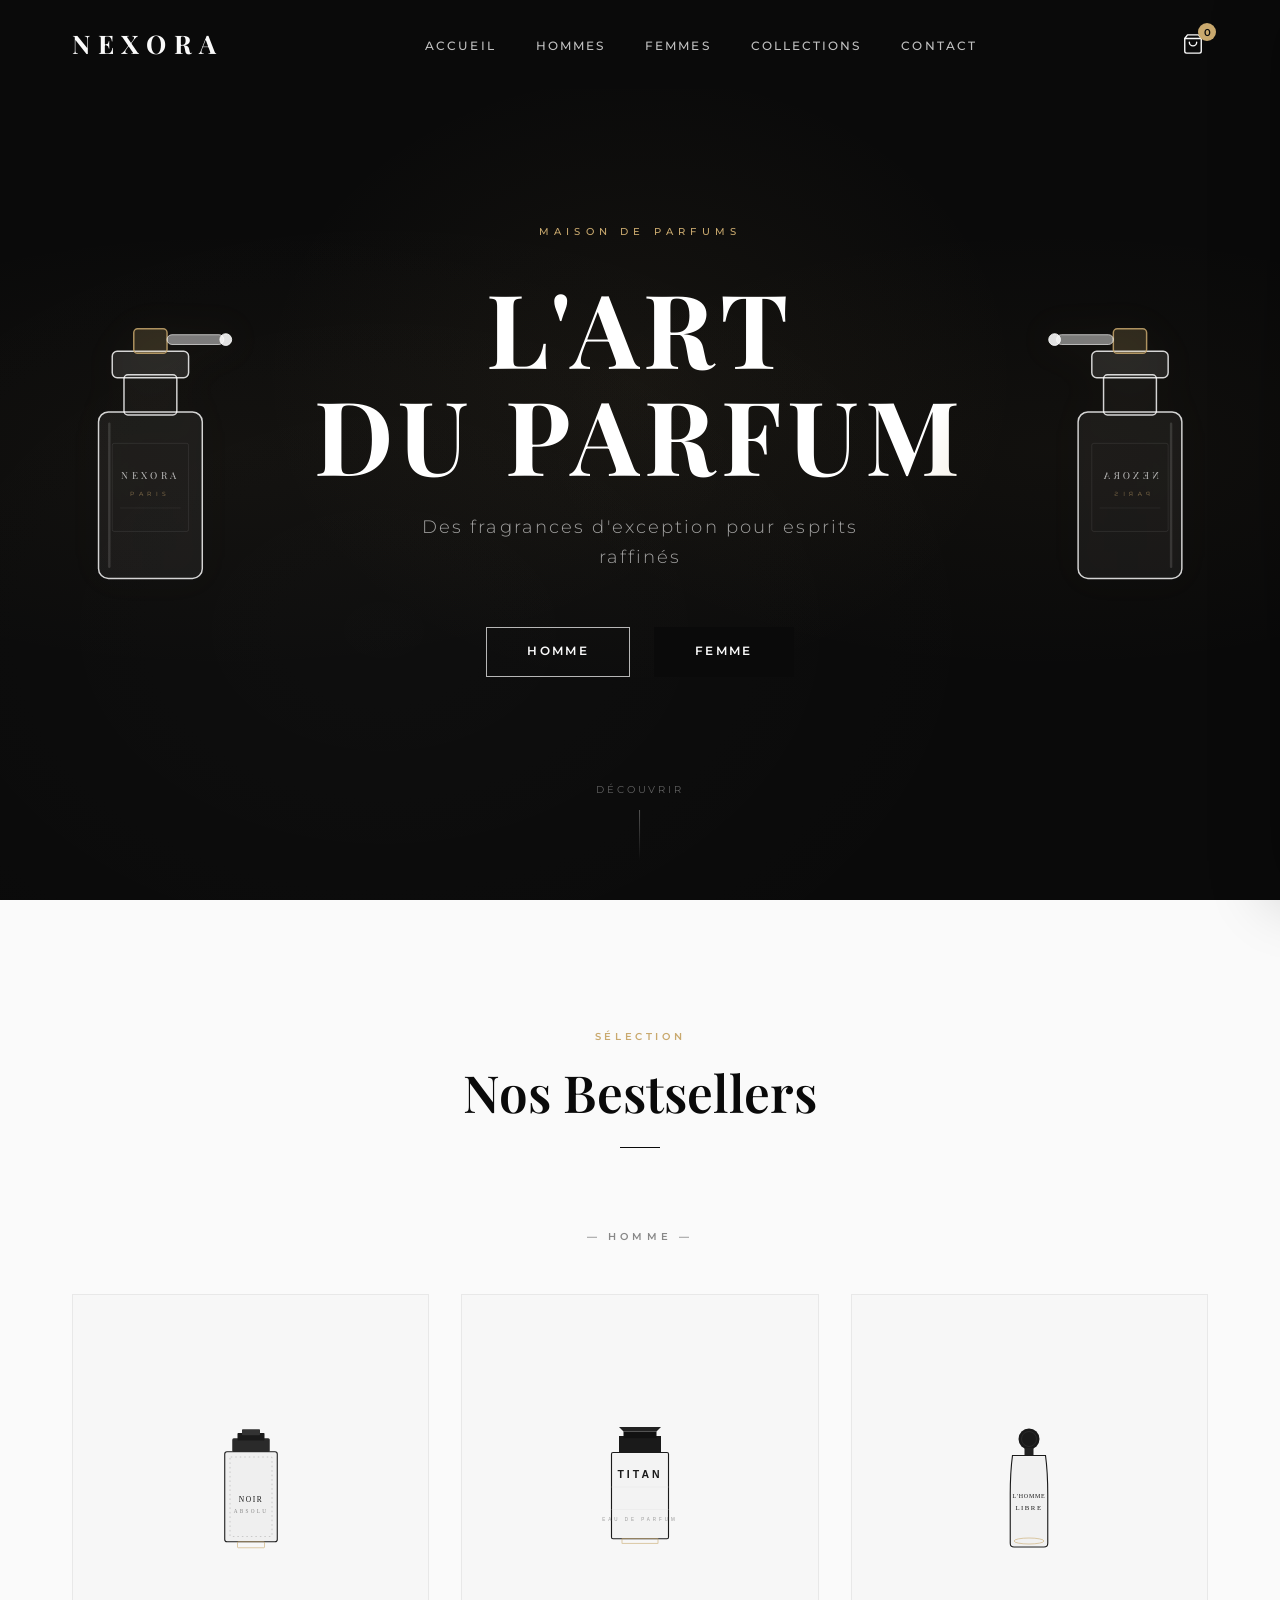
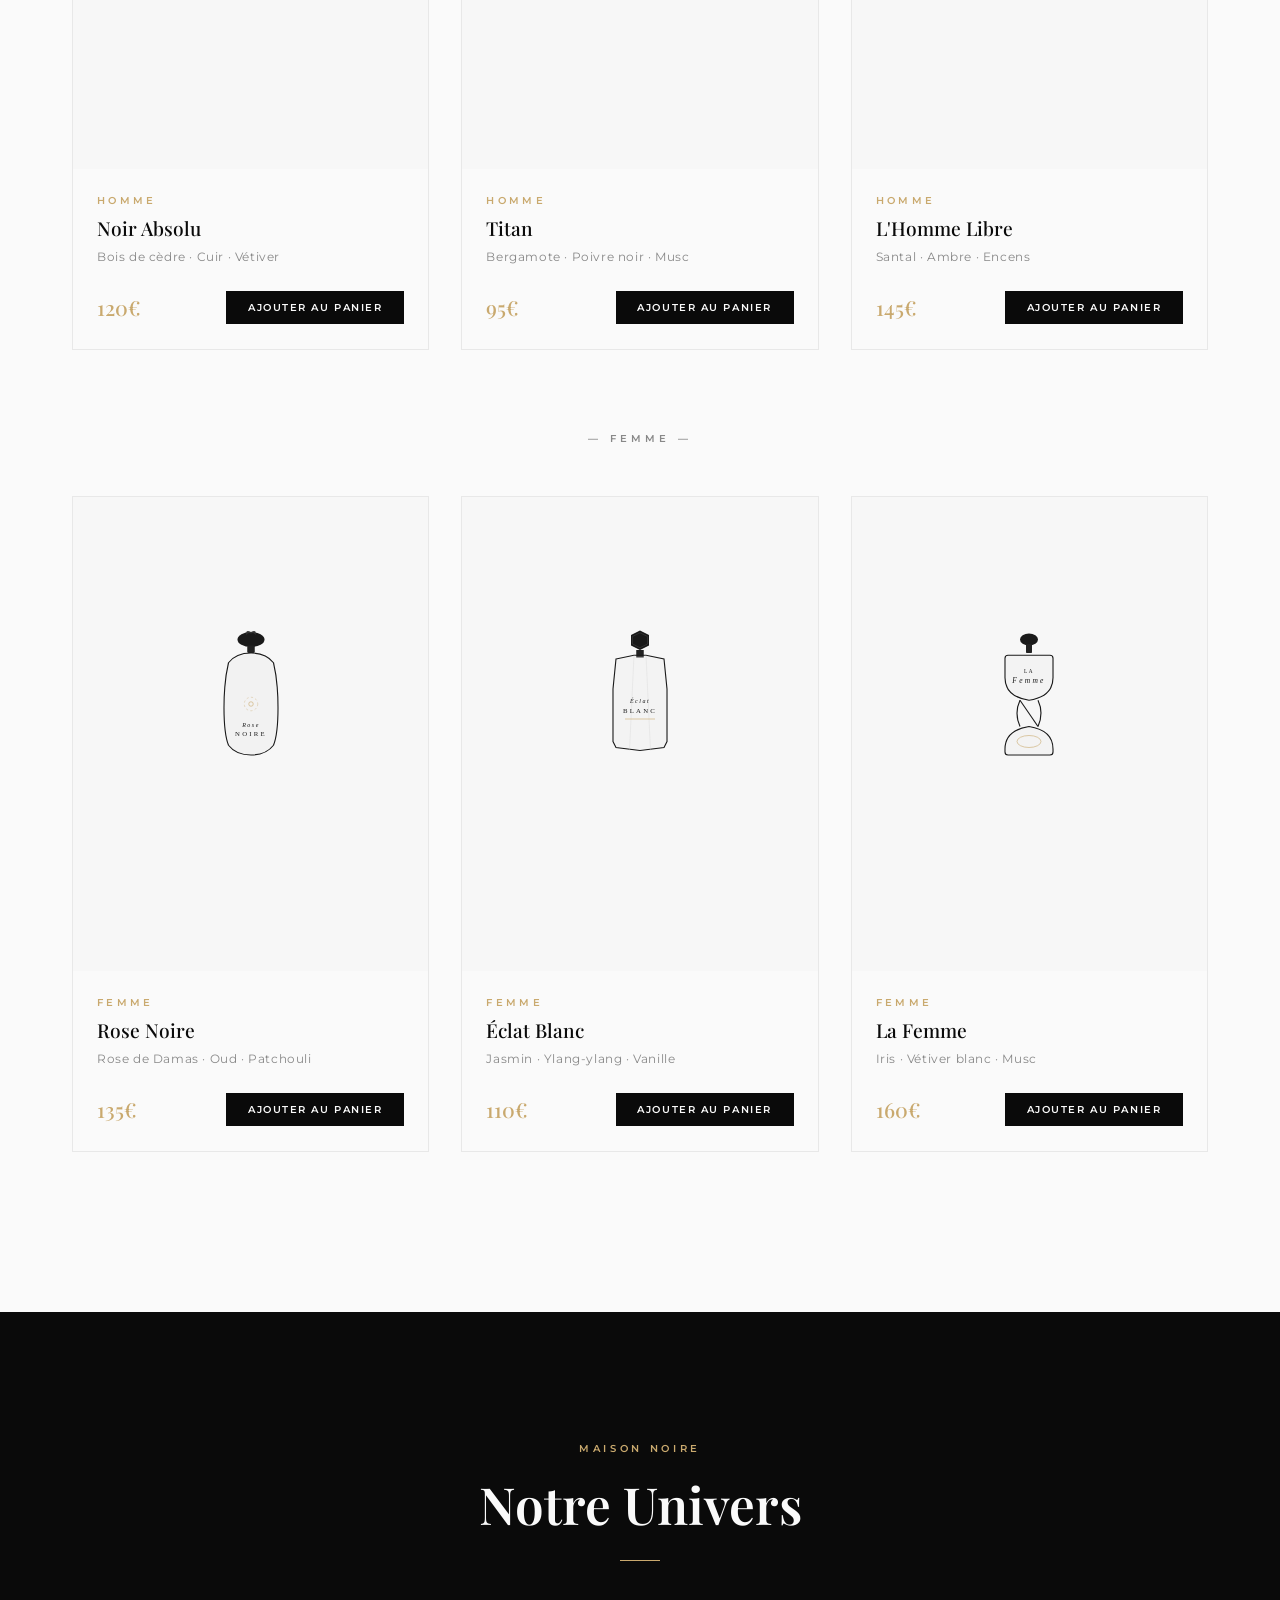
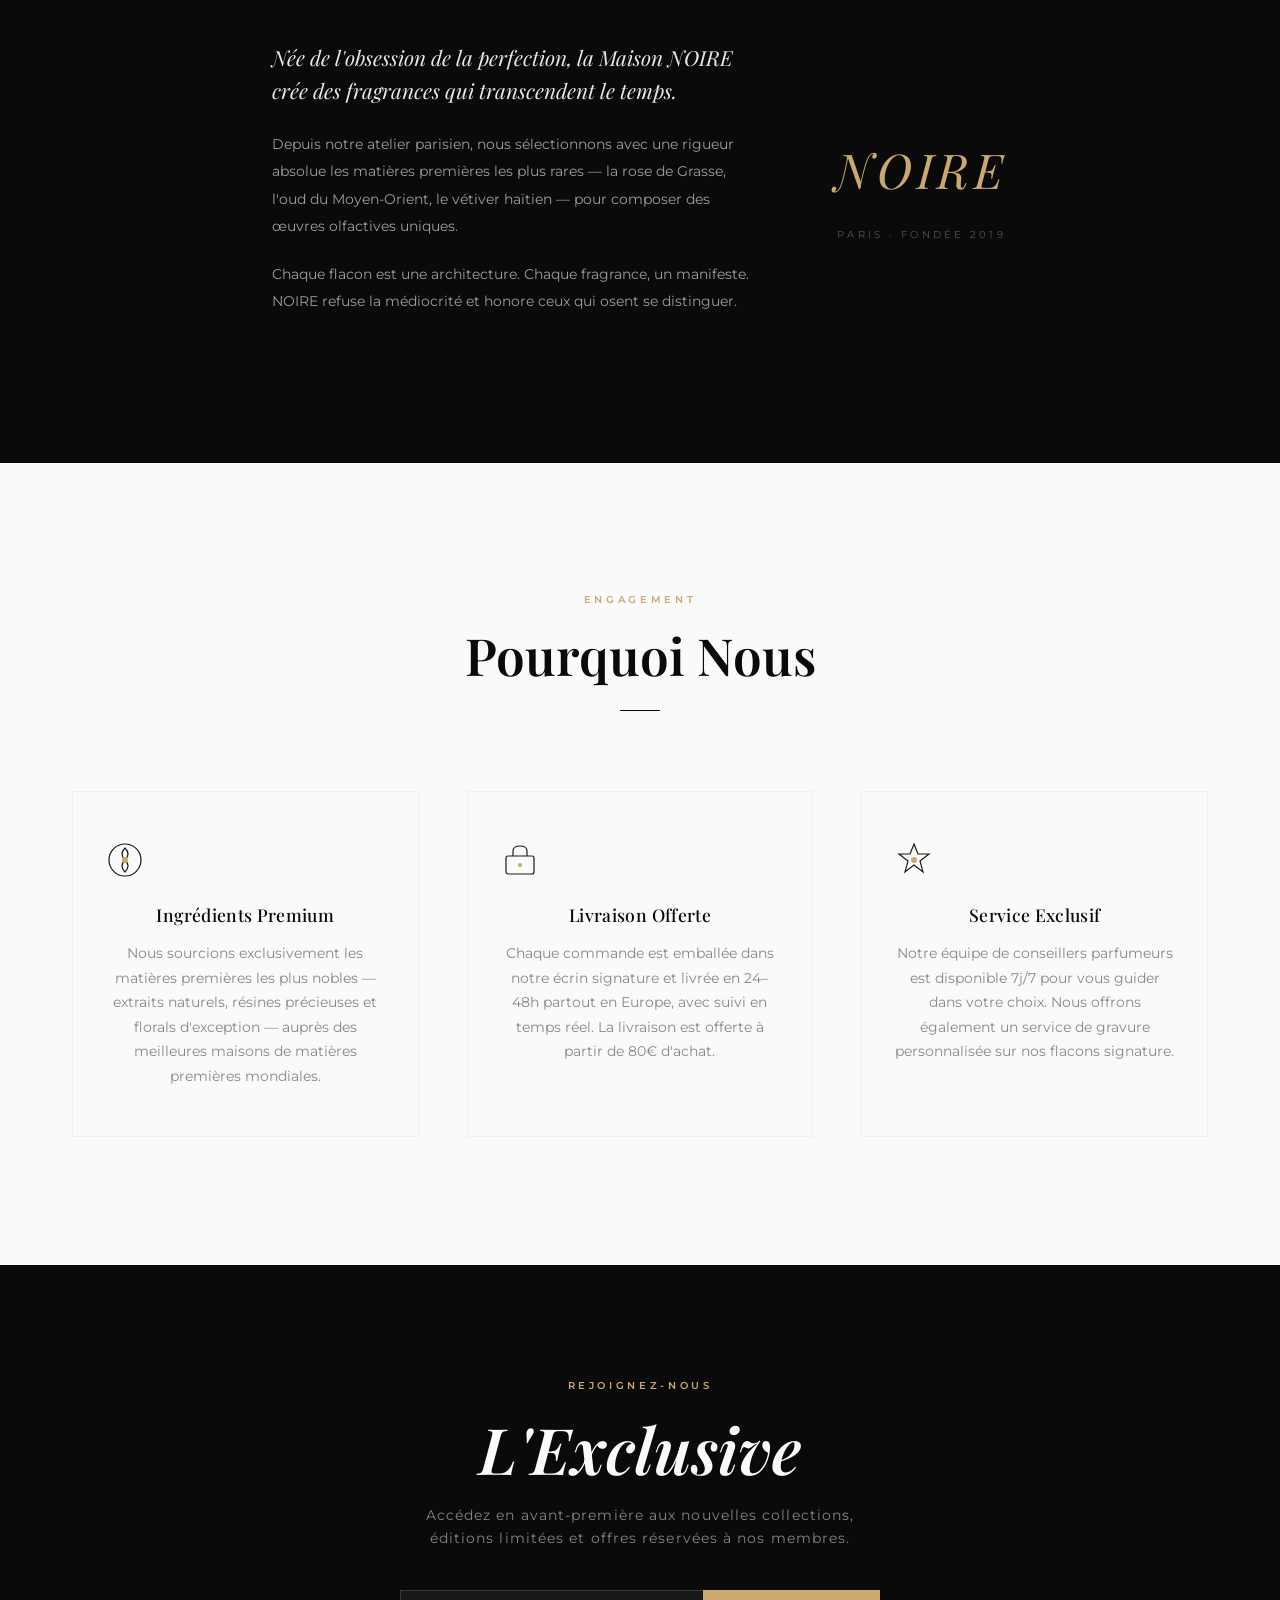
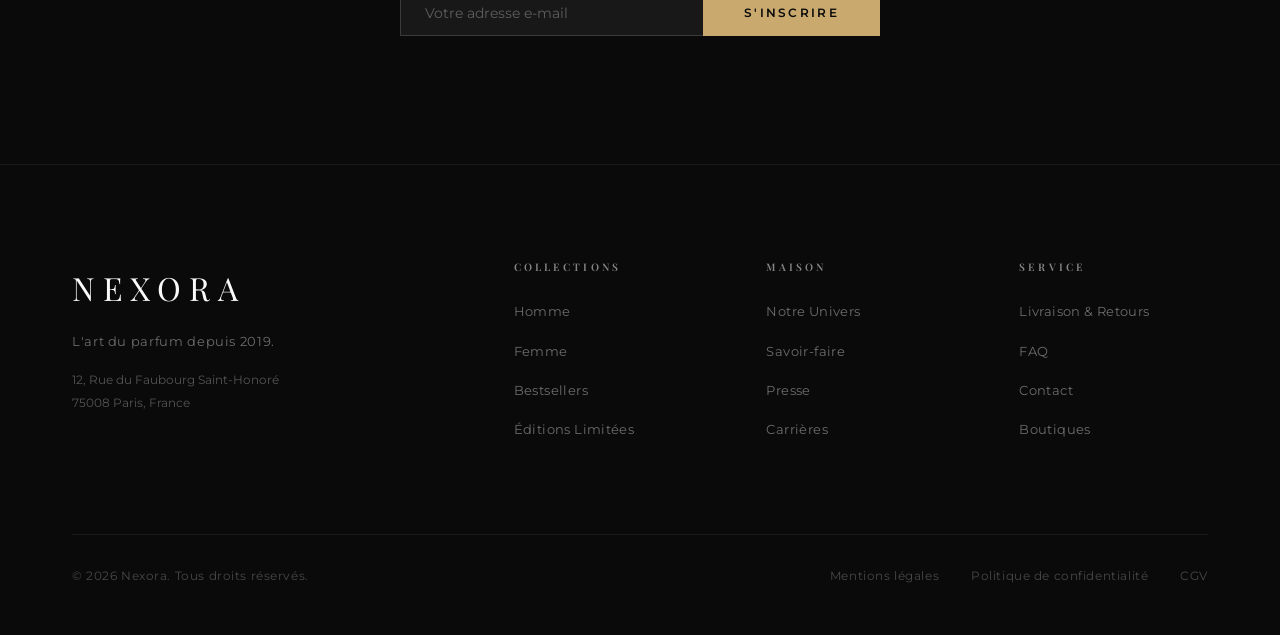
==== index.html @ 9a9c6b97 "feat: rebrand NOIRE → Nexora, hero avec flacons et brume animée Deux flacons SVG positionnés de chaq" ====
<!DOCTYPE html>
<html lang="fr">
<head>
  <meta charset="UTF-8" />
  <meta name="viewport" content="width=device-width, initial-scale=1.0" />
  <meta name="description" content="Nexora – Maison de parfums de luxe. Des fragrances d'exception pour esprits raffinés." />
  <title>Nexora – L'Art du Parfum</title>
  <link rel="stylesheet" href="styles.css" />
  <link rel="preconnect" href="https://fonts.googleapis.com" />
  <link rel="preconnect" href="https://fonts.gstatic.com" crossorigin />
  <link href="https://fonts.googleapis.com/css2?family=Playfair+Display:ital,wght@0,400;0,500;0,600;0,700;1,400;1,500&family=Montserrat:wght@300;400;500;600&display=swap" rel="stylesheet" />
</head>
<body>

  <!-- HEADER -->
  <header class="header" id="header">
    <div class="header__inner">
      <button class="hamburger" id="hamburger" aria-label="Menu">
        <span></span><span></span><span></span>
      </button>
      <a href="#" class="logo">NEXORA</a>
      <nav class="nav" id="nav">
        <ul class="nav__list">
          <li><a href="#hero" class="nav__link">Accueil</a></li>
          <li><a href="#hommes" class="nav__link">Hommes</a></li>
          <li><a href="#femmes" class="nav__link">Femmes</a></li>
          <li><a href="#univers" class="nav__link">Collections</a></li>
          <li><a href="#contact" class="nav__link">Contact</a></li>
        </ul>
      </nav>
      <button class="cart-btn" id="cartBtn" aria-label="Panier">
        <svg width="22" height="22" viewBox="0 0 24 24" fill="none" stroke="currentColor" stroke-width="1.5" stroke-linecap="round" stroke-linejoin="round">
          <path d="M6 2L3 6v14a2 2 0 002 2h14a2 2 0 002-2V6l-3-4z"/><line x1="3" y1="6" x2="21" y2="6"/><path d="M16 10a4 4 0 01-8 0"/>
        </svg>
        <span class="cart-counter" id="cartCounter">0</span>
      </button>
    </div>
  </header>

  <!-- CART SIDEBAR -->
  <div class="cart-overlay" id="cartOverlay"></div>
  <aside class="cart-sidebar" id="cartSidebar">
    <div class="cart-sidebar__header">
      <h2 class="cart-sidebar__title">Mon Panier</h2>
      <button class="cart-close" id="cartClose" aria-label="Fermer">&#10005;</button>
    </div>
    <div class="cart-sidebar__items" id="cartItems">
      <p class="cart-empty">Votre panier est vide.</p>
    </div>
    <div class="cart-sidebar__footer" id="cartFooter" style="display:none">
      <div class="cart-total">
        <span>Total</span>
        <span id="cartTotal">0€</span>
      </div>
      <button class="btn btn--filled btn--full">Commander</button>
    </div>
  </aside>

  <!-- HERO -->
  <section class="hero" id="hero">

    <!-- Flacon gauche -->
    <div class="hero__bottle hero__bottle--left" aria-hidden="true">
      <div class="hero__bottle-inner">
        <svg viewBox="0 0 170 340" xmlns="http://www.w3.org/2000/svg" fill="none" class="bottle-hero-svg">
          <!-- Corps du flacon -->
          <rect x="22" y="138" width="106" height="170" rx="10"
                fill="rgba(255,255,255,0.05)" stroke="rgba(255,255,255,0.82)" stroke-width="1.5"/>
          <!-- Reflet verre -->
          <line x1="33" y1="150" x2="33" y2="296"
                stroke="rgba(255,255,255,0.13)" stroke-width="2.5" stroke-linecap="round"/>
          <!-- Col -->
          <rect x="48" y="100" width="54" height="41" rx="4"
                fill="rgba(255,255,255,0.03)" stroke="rgba(255,255,255,0.82)" stroke-width="1.5"/>
          <!-- Bague/col bas -->
          <rect x="36" y="76" width="78" height="27" rx="5"
                fill="rgba(255,255,255,0.10)" stroke="rgba(255,255,255,0.82)" stroke-width="1.5"/>
          <!-- Pompe -->
          <rect x="58" y="53" width="34" height="25" rx="4"
                fill="rgba(201,169,110,0.18)" stroke="rgba(201,169,110,0.85)" stroke-width="1.5"/>
          <!-- Bras de pulvérisateur -->
          <rect x="92" y="59" width="58" height="10" rx="5"
                fill="rgba(255,255,255,0.45)" stroke="rgba(255,255,255,0.65)" stroke-width="1"/>
          <!-- Embout vaporisateur -->
          <circle cx="152" cy="64" r="6"
                  fill="rgba(255,255,255,0.88)" stroke="rgba(255,255,255,0.9)" stroke-width="1"/>
          <!-- Zone étiquette -->
          <rect x="36" y="170" width="78" height="90" rx="2"
                stroke="rgba(255,255,255,0.10)" stroke-width="0.8"/>
          <!-- Texte marque -->
          <text x="75" y="206" text-anchor="middle"
                font-family="'Playfair Display', serif" font-size="10"
                fill="rgba(255,255,255,0.72)" letter-spacing="3.5">NEXORA</text>
          <text x="75" y="224" text-anchor="middle"
                font-family="Montserrat, sans-serif" font-size="6"
                fill="rgba(201,169,110,0.65)" letter-spacing="4.5">PARIS</text>
          <!-- Ligne décorative -->
          <line x1="44" y1="236" x2="106" y2="236"
                stroke="rgba(255,255,255,0.07)" stroke-width="0.8"/>
        </svg>
        <!-- Particules de brume -->
        <div class="hero__mist" aria-hidden="true">
          <span class="m" style="--s:3px;--dx:95px;--dy:-18px;--d:2.2s;--t:0s;--c:rgba(201,169,110,0.85)"></span>
          <span class="m" style="--s:5px;--dx:75px;--dy:7px;--d:2.5s;--t:0.28s;--c:rgba(255,255,255,0.55)"></span>
          <span class="m" style="--s:2px;--dx:110px;--dy:-5px;--d:2.0s;--t:0.55s;--c:rgba(201,169,110,0.7)"></span>
          <span class="m" style="--s:4px;--dx:68px;--dy:16px;--d:2.6s;--t:0.82s;--c:rgba(255,255,255,0.45)"></span>
          <span class="m" style="--s:3px;--dx:120px;--dy:-12px;--d:2.3s;--t:1.1s;--c:rgba(201,169,110,0.75)"></span>
          <span class="m" style="--s:6px;--dx:82px;--dy:3px;--d:2.9s;--t:1.38s;--c:rgba(255,255,255,0.35)"></span>
          <span class="m" style="--s:2px;--dx:100px;--dy:-24px;--d:2.1s;--t:1.65s;--c:rgba(201,169,110,0.6)"></span>
          <span class="m" style="--s:4px;--dx:78px;--dy:21px;--d:2.7s;--t:1.92s;--c:rgba(255,255,255,0.5)"></span>
          <span class="m" style="--s:3px;--dx:130px;--dy:-8px;--d:2.2s;--t:0.42s;--c:rgba(201,169,110,0.65)"></span>
          <span class="m" style="--s:2px;--dx:60px;--dy:12px;--d:2.4s;--t:2.1s;--c:rgba(255,255,255,0.4)"></span>
        </div>
      </div>
    </div>

    <!-- Contenu central -->
    <div class="hero__content">
      <p class="hero__eyebrow fade-in">Maison de Parfums</p>
      <h1 class="hero__title hero__title--shine fade-in delay-1">L'ART<br>DU PARFUM</h1>
      <p class="hero__subtitle fade-in delay-2">Des fragrances d'exception pour esprits raffinés</p>
      <div class="hero__ctas fade-in delay-3">
        <a href="#hommes" class="btn btn--outlined">Homme</a>
        <a href="#femmes" class="btn btn--filled">Femme</a>
      </div>
    </div>

    <!-- Flacon droit (miroir) -->
    <div class="hero__bottle hero__bottle--right" aria-hidden="true">
      <div class="hero__bottle-inner">
        <svg viewBox="0 0 170 340" xmlns="http://www.w3.org/2000/svg" fill="none" class="bottle-hero-svg">
          <rect x="22" y="138" width="106" height="170" rx="10"
                fill="rgba(255,255,255,0.05)" stroke="rgba(255,255,255,0.82)" stroke-width="1.5"/>
          <line x1="33" y1="150" x2="33" y2="296"
                stroke="rgba(255,255,255,0.13)" stroke-width="2.5" stroke-linecap="round"/>
          <rect x="48" y="100" width="54" height="41" rx="4"
                fill="rgba(255,255,255,0.03)" stroke="rgba(255,255,255,0.82)" stroke-width="1.5"/>
          <rect x="36" y="76" width="78" height="27" rx="5"
                fill="rgba(255,255,255,0.10)" stroke="rgba(255,255,255,0.82)" stroke-width="1.5"/>
          <rect x="58" y="53" width="34" height="25" rx="4"
                fill="rgba(201,169,110,0.18)" stroke="rgba(201,169,110,0.85)" stroke-width="1.5"/>
          <rect x="92" y="59" width="58" height="10" rx="5"
                fill="rgba(255,255,255,0.45)" stroke="rgba(255,255,255,0.65)" stroke-width="1"/>
          <circle cx="152" cy="64" r="6"
                  fill="rgba(255,255,255,0.88)" stroke="rgba(255,255,255,0.9)" stroke-width="1"/>
          <rect x="36" y="170" width="78" height="90" rx="2"
                stroke="rgba(255,255,255,0.10)" stroke-width="0.8"/>
          <text x="75" y="206" text-anchor="middle"
                font-family="'Playfair Display', serif" font-size="10"
                fill="rgba(255,255,255,0.72)" letter-spacing="3.5">NEXORA</text>
          <text x="75" y="224" text-anchor="middle"
                font-family="Montserrat, sans-serif" font-size="6"
                fill="rgba(201,169,110,0.65)" letter-spacing="4.5">PARIS</text>
          <line x1="44" y1="236" x2="106" y2="236"
                stroke="rgba(255,255,255,0.07)" stroke-width="0.8"/>
        </svg>
        <div class="hero__mist" aria-hidden="true">
          <span class="m" style="--s:3px;--dx:95px;--dy:-18px;--d:2.2s;--t:0.14s;--c:rgba(201,169,110,0.85)"></span>
          <span class="m" style="--s:5px;--dx:75px;--dy:7px;--d:2.5s;--t:0.42s;--c:rgba(255,255,255,0.55)"></span>
          <span class="m" style="--s:2px;--dx:110px;--dy:-5px;--d:2.0s;--t:0.69s;--c:rgba(201,169,110,0.7)"></span>
          <span class="m" style="--s:4px;--dx:68px;--dy:16px;--d:2.6s;--t:0.96s;--c:rgba(255,255,255,0.45)"></span>
          <span class="m" style="--s:3px;--dx:120px;--dy:-12px;--d:2.3s;--t:1.23s;--c:rgba(201,169,110,0.75)"></span>
          <span class="m" style="--s:6px;--dx:82px;--dy:3px;--d:2.9s;--t:1.5s;--c:rgba(255,255,255,0.35)"></span>
          <span class="m" style="--s:2px;--dx:100px;--dy:-24px;--d:2.1s;--t:1.78s;--c:rgba(201,169,110,0.6)"></span>
          <span class="m" style="--s:4px;--dx:78px;--dy:21px;--d:2.7s;--t:0.07s;--c:rgba(255,255,255,0.5)"></span>
          <span class="m" style="--s:3px;--dx:130px;--dy:-8px;--d:2.2s;--t:0.56s;--c:rgba(201,169,110,0.65)"></span>
          <span class="m" style="--s:2px;--dx:60px;--dy:12px;--d:2.4s;--t:2.0s;--c:rgba(255,255,255,0.4)"></span>
        </div>
      </div>
    </div>

    <div class="hero__scroll-indicator">
      <span>Découvrir</span>
      <div class="scroll-line"></div>
    </div>
  </section>

  <!-- BESTSELLERS -->
  <section class="section section--white" id="bestsellers">
    <div class="container">
      <div class="section-header animate-on-scroll">
        <p class="section-eyebrow">Sélection</p>
        <h2 class="section-title">Nos Bestsellers</h2>
        <div class="title-divider"></div>
      </div>

      <!-- HOMME -->
      <div class="category-label animate-on-scroll" id="hommes">
        <span>— Homme —</span>
      </div>
      <div class="products-grid">

        <article class="product-card animate-on-scroll" data-id="1">
          <div class="product-card__image">
            <svg viewBox="0 0 160 280" xmlns="http://www.w3.org/2000/svg" class="bottle-svg">
              <!-- Noir Absolu: tall rectangular flacon with angular cap -->
              <rect x="55" y="15" width="50" height="18" rx="2" fill="#2a2a2a"/>
              <rect x="62" y="8" width="36" height="10" rx="1" fill="#1a1a1a"/>
              <rect x="68" y="3" width="24" height="8" rx="1" fill="#333"/>
              <rect x="45" y="33" width="70" height="120" rx="3" fill="none" stroke="#1a1a1a" stroke-width="1.5"/>
              <rect x="46" y="34" width="68" height="118" rx="2" fill="rgba(200,200,200,0.18)"/>
              <rect x="52" y="40" width="56" height="106" rx="1" fill="none" stroke="#888" stroke-width="0.5" stroke-dasharray="2,4"/>
              <text x="80" y="100" text-anchor="middle" font-family="serif" font-size="10" fill="#1a1a1a" letter-spacing="2">NOIR</text>
              <text x="80" y="115" text-anchor="middle" font-family="serif" font-size="7" fill="#888" letter-spacing="3">ABSOLU</text>
              <rect x="62" y="153" width="36" height="8" rx="1" fill="none" stroke="#c9a96e" stroke-width="0.8"/>
            </svg>
          </div>
          <div class="product-card__body">
            <p class="product-card__category">Homme</p>
            <h3 class="product-card__name">Noir Absolu</h3>
            <p class="product-card__notes">Bois de cèdre · Cuir · Vétiver</p>
            <div class="product-card__footer">
              <span class="product-card__price">120€</span>
              <button class="btn btn--filled btn--sm add-to-cart" data-id="1" data-name="Noir Absolu" data-price="120" data-category="Homme">Ajouter au panier</button>
            </div>
          </div>
        </article>

        <article class="product-card animate-on-scroll" data-id="2">
          <div class="product-card__image">
            <svg viewBox="0 0 160 280" xmlns="http://www.w3.org/2000/svg" class="bottle-svg">
              <!-- Titan: wider, more architectural bottle with thick cap -->
              <rect x="52" y="12" width="56" height="22" rx="0" fill="#1a1a1a"/>
              <rect x="58" y="6" width="44" height="9" rx="0" fill="#111"/>
              <polygon points="58,6 102,6 108,0 52,0" fill="#222"/>
              <rect x="42" y="34" width="76" height="115" rx="2" fill="none" stroke="#1a1a1a" stroke-width="1.5"/>
              <rect x="43" y="35" width="74" height="113" rx="1" fill="rgba(220,220,220,0.15)"/>
              <line x1="42" y1="80" x2="118" y2="80" stroke="#e0e0e0" stroke-width="0.5"/>
              <line x1="42" y1="110" x2="118" y2="110" stroke="#e0e0e0" stroke-width="0.5"/>
              <text x="80" y="68" text-anchor="middle" font-family="sans-serif" font-size="14" fill="#1a1a1a" letter-spacing="4" font-weight="600">TITAN</text>
              <text x="80" y="125" text-anchor="middle" font-family="sans-serif" font-size="6" fill="#999" letter-spacing="4">EAU DE PARFUM</text>
              <rect x="56" y="149" width="48" height="6" rx="0" fill="none" stroke="#c9a96e" stroke-width="0.8"/>
            </svg>
          </div>
          <div class="product-card__body">
            <p class="product-card__category">Homme</p>
            <h3 class="product-card__name">Titan</h3>
            <p class="product-card__notes">Bergamote · Poivre noir · Musc</p>
            <div class="product-card__footer">
              <span class="product-card__price">95€</span>
              <button class="btn btn--filled btn--sm add-to-cart" data-id="2" data-name="Titan" data-price="95" data-category="Homme">Ajouter au panier</button>
            </div>
          </div>
        </article>

        <article class="product-card animate-on-scroll" data-id="3">
          <div class="product-card__image">
            <svg viewBox="0 0 160 280" xmlns="http://www.w3.org/2000/svg" class="bottle-svg">
              <!-- L'Homme Libre: tall slender bottle with spherical cap -->
              <circle cx="80" cy="16" r="14" fill="#1a1a1a"/>
              <circle cx="80" cy="16" r="10" fill="none" stroke="#333" stroke-width="0.8"/>
              <rect x="74" y="28" width="12" height="10" rx="0" fill="#222"/>
              <path d="M58 38 Q55 60 55 90 L55 155 Q55 160 60 160 L100 160 Q105 160 105 155 L105 90 Q105 60 102 38 Z" fill="none" stroke="#1a1a1a" stroke-width="1.5"/>
              <path d="M59 39 Q56 61 56 90 L56 154 Q56 159 61 159 L99 159 Q104 159 104 154 L104 90 Q104 61 101 39 Z" fill="rgba(210,210,210,0.16)"/>
              <text x="80" y="95" text-anchor="middle" font-family="serif" font-size="8" fill="#1a1a1a" letter-spacing="1">L'HOMME</text>
              <text x="80" y="110" text-anchor="middle" font-family="serif" font-size="9" fill="#1a1a1a" letter-spacing="2">LIBRE</text>
              <ellipse cx="80" cy="152" rx="20" ry="4" fill="none" stroke="#c9a96e" stroke-width="0.8"/>
            </svg>
          </div>
          <div class="product-card__body">
            <p class="product-card__category">Homme</p>
            <h3 class="product-card__name">L'Homme Libre</h3>
            <p class="product-card__notes">Santal · Ambre · Encens</p>
            <div class="product-card__footer">
              <span class="product-card__price">145€</span>
              <button class="btn btn--filled btn--sm add-to-cart" data-id="3" data-name="L'Homme Libre" data-price="145" data-category="Homme">Ajouter au panier</button>
            </div>
          </div>
        </article>
      </div>

      <!-- FEMME -->
      <div class="category-label animate-on-scroll" id="femmes">
        <span>— Femme —</span>
      </div>
      <div class="products-grid">

        <article class="product-card animate-on-scroll" data-id="4">
          <div class="product-card__image">
            <svg viewBox="0 0 160 280" xmlns="http://www.w3.org/2000/svg" class="bottle-svg">
              <!-- Rose Noire: rounded feminine flacon with floral cap motif -->
              <ellipse cx="80" cy="14" rx="18" ry="10" fill="#1a1a1a"/>
              <path d="M80 4 Q88 0 86 8 Q84 4 80 6 Q76 4 74 8 Q72 0 80 4Z" fill="#333"/>
              <rect x="75" y="22" width="10" height="10" rx="2" fill="#222"/>
              <path d="M50 45 Q44 70 44 105 Q44 140 50 155 Q60 168 80 168 Q100 168 110 155 Q116 140 116 105 Q116 70 110 45 Q100 32 80 32 Q60 32 50 45Z" fill="none" stroke="#1a1a1a" stroke-width="1.5"/>
              <path d="M51 46 Q45 71 45 105 Q45 139 51 154 Q61 167 80 167 Q99 167 109 154 Q115 139 115 105 Q115 71 109 46 Q99 33 80 33 Q61 33 51 46Z" fill="rgba(215,215,215,0.15)"/>
              <!-- floral motif -->
              <circle cx="80" cy="100" r="3" fill="none" stroke="#c9a96e" stroke-width="0.8"/>
              <circle cx="80" cy="100" r="9" fill="none" stroke="#c9a96e" stroke-width="0.5" stroke-dasharray="3,3"/>
              <text x="80" y="130" text-anchor="middle" font-family="serif" font-size="8" fill="#1a1a1a" letter-spacing="2" font-style="italic">Rose</text>
              <text x="80" y="143" text-anchor="middle" font-family="serif" font-size="9" fill="#1a1a1a" letter-spacing="3">NOIRE</text>
            </svg>
          </div>
          <div class="product-card__body">
            <p class="product-card__category">Femme</p>
            <h3 class="product-card__name">Rose Noire</h3>
            <p class="product-card__notes">Rose de Damas · Oud · Patchouli</p>
            <div class="product-card__footer">
              <span class="product-card__price">135€</span>
              <button class="btn btn--filled btn--sm add-to-cart" data-id="4" data-name="Rose Noire" data-price="135" data-category="Femme">Ajouter au panier</button>
            </div>
          </div>
        </article>

        <article class="product-card animate-on-scroll" data-id="5">
          <div class="product-card__image">
            <svg viewBox="0 0 160 280" xmlns="http://www.w3.org/2000/svg" class="bottle-svg">
              <!-- Éclat Blanc: hexagonal/faceted bottle, art deco -->
              <polygon points="80,2 92,8 92,22 80,28 68,22 68,8" fill="#1a1a1a"/>
              <polygon points="80,5 90,10 90,20 80,25 70,20 70,10" fill="none" stroke="#555" stroke-width="0.5"/>
              <rect x="75" y="28" width="10" height="10" rx="0" fill="#222"/>
              <!-- faceted body -->
              <polygon points="48,40 72,35 88,35 112,40 116,80 116,150 112,158 80,162 48,158 44,150 44,80" fill="none" stroke="#1a1a1a" stroke-width="1.5"/>
              <polygon points="49,41 72,36 88,36 111,41 115,81 115,149 111,157 80,161 49,157 45,149 45,81" fill="rgba(215,215,215,0.14)"/>
              <!-- facet lines -->
              <line x1="72" y1="35" x2="66" y2="162" stroke="#ccc" stroke-width="0.4"/>
              <line x1="88" y1="35" x2="94" y2="162" stroke="#ccc" stroke-width="0.4"/>
              <text x="80" y="98" text-anchor="middle" font-family="serif" font-size="8" fill="#1a1a1a" letter-spacing="2" font-style="italic">Éclat</text>
              <text x="80" y="112" text-anchor="middle" font-family="serif" font-size="9" fill="#1a1a1a" letter-spacing="3">BLANC</text>
              <line x1="60" y1="120" x2="100" y2="120" stroke="#c9a96e" stroke-width="0.8"/>
            </svg>
          </div>
          <div class="product-card__body">
            <p class="product-card__category">Femme</p>
            <h3 class="product-card__name">Éclat Blanc</h3>
            <p class="product-card__notes">Jasmin · Ylang-ylang · Vanille</p>
            <div class="product-card__footer">
              <span class="product-card__price">110€</span>
              <button class="btn btn--filled btn--sm add-to-cart" data-id="5" data-name="Éclat Blanc" data-price="110" data-category="Femme">Ajouter au panier</button>
            </div>
          </div>
        </article>

        <article class="product-card animate-on-scroll" data-id="6">
          <div class="product-card__image">
            <svg viewBox="0 0 160 280" xmlns="http://www.w3.org/2000/svg" class="bottle-svg">
              <!-- La Femme: hourglass silhouette, very elegant -->
              <ellipse cx="80" cy="14" rx="12" ry="8" fill="#1a1a1a"/>
              <rect x="76" y="20" width="8" height="12" rx="1" fill="#222"/>
              <!-- hourglass shape -->
              <path d="M52 35 L108 35 Q112 35 112 39 L112 65 Q112 90 80 95 Q48 90 48 65 L48 39 Q48 35 52 35Z" fill="none" stroke="#1a1a1a" stroke-width="1.5"/>
              <path d="M48 160 Q48 135 80 130 Q112 135 112 160 L112 164 Q112 168 108 168 L52 168 Q48 168 48 164Z" fill="none" stroke="#1a1a1a" stroke-width="1.5"/>
              <path d="M53 36 L107 36 Q111 36 111 40 L111 65 Q111 89 80 94 Q49 89 49 65 L49 40 Q49 36 53 36Z" fill="rgba(215,215,215,0.14)"/>
              <path d="M49 161 Q49 136 80 131 Q111 136 111 161 L111 163 Q111 167 107 167 L53 167 Q49 167 49 163Z" fill="rgba(215,215,215,0.14)"/>
              <!-- waist connecting line -->
              <line x1="68" y1="95" x2="92" y2="130" stroke="#1a1a1a" stroke-width="1.5"/>
              <line x1="68" y1="95" x2="62" y2="130" stroke="none"/>
              <path d="M68 95 Q60 112 68 130" fill="none" stroke="#1a1a1a" stroke-width="1.5"/>
              <path d="M92 95 Q100 112 92 130" fill="none" stroke="#1a1a1a" stroke-width="1.5"/>
              <text x="80" y="58" text-anchor="middle" font-family="serif" font-size="7" fill="#1a1a1a" letter-spacing="2">LA</text>
              <text x="80" y="72" text-anchor="middle" font-family="serif" font-size="10" fill="#1a1a1a" letter-spacing="3" font-style="italic">Femme</text>
              <ellipse cx="80" cy="150" rx="16" ry="8" fill="none" stroke="#c9a96e" stroke-width="0.8"/>
            </svg>
          </div>
          <div class="product-card__body">
            <p class="product-card__category">Femme</p>
            <h3 class="product-card__name">La Femme</h3>
            <p class="product-card__notes">Iris · Vétiver blanc · Musc</p>
            <div class="product-card__footer">
              <span class="product-card__price">160€</span>
              <button class="btn btn--filled btn--sm add-to-cart" data-id="6" data-name="La Femme" data-price="160" data-category="Femme">Ajouter au panier</button>
            </div>
          </div>
        </article>

      </div>
    </div>
  </section>

  <!-- NOTRE UNIVERS -->
  <section class="section section--dark" id="univers">
    <div class="container container--narrow">
      <div class="section-header animate-on-scroll">
        <p class="section-eyebrow section-eyebrow--light">Maison NOIRE</p>
        <h2 class="section-title section-title--light">Notre Univers</h2>
        <div class="title-divider title-divider--gold"></div>
      </div>
      <div class="univers-content animate-on-scroll">
        <div class="univers-text">
          <p class="lead-text">Née de l'obsession de la perfection, la Maison NOIRE crée des fragrances qui transcendent le temps.</p>
          <p>Depuis notre atelier parisien, nous sélectionnons avec une rigueur absolue les matières premières les plus rares — la rose de Grasse, l'oud du Moyen-Orient, le vétiver haïtien — pour composer des œuvres olfactives uniques.</p>
          <p>Chaque flacon est une architecture. Chaque fragrance, un manifeste. NOIRE refuse la médiocrité et honore ceux qui osent se distinguer.</p>
        </div>
        <div class="univers-signature">
          <span class="signature-text">NOIRE</span>
          <span class="signature-sub">Paris · Fondée 2019</span>
        </div>
      </div>
    </div>
  </section>

  <!-- POURQUOI NOUS -->
  <section class="section section--white" id="pourquoi">
    <div class="container">
      <div class="section-header animate-on-scroll">
        <p class="section-eyebrow">Engagement</p>
        <h2 class="section-title">Pourquoi Nous</h2>
        <div class="title-divider"></div>
      </div>
      <div class="features-grid">
        <div class="feature-card animate-on-scroll">
          <div class="feature-icon">
            <svg width="40" height="40" viewBox="0 0 40 40" fill="none" stroke="#1a1a1a" stroke-width="1.2">
              <circle cx="20" cy="20" r="16"/>
              <path d="M20 8 Q26 14 20 20 Q14 14 20 8Z"/>
              <path d="M20 20 Q26 26 20 32 Q14 26 20 20Z"/>
              <circle cx="20" cy="20" r="3" fill="#c9a96e" stroke="none"/>
            </svg>
          </div>
          <h3 class="feature-title">Ingrédients Premium</h3>
          <p class="feature-text">Nous sourcions exclusivement les matières premières les plus nobles — extraits naturels, résines précieuses et florals d'exception — auprès des meilleures maisons de matières premières mondiales.</p>
        </div>
        <div class="feature-card animate-on-scroll">
          <div class="feature-icon">
            <svg width="40" height="40" viewBox="0 0 40 40" fill="none" stroke="#1a1a1a" stroke-width="1.2">
              <rect x="6" y="16" width="28" height="18" rx="2"/>
              <path d="M13 16 L13 11 Q13 6 20 6 Q27 6 27 11 L27 16"/>
              <circle cx="20" cy="25" r="2" fill="#c9a96e" stroke="none"/>
            </svg>
          </div>
          <h3 class="feature-title">Livraison Offerte</h3>
          <p class="feature-text">Chaque commande est emballée dans notre écrin signature et livrée en 24–48h partout en Europe, avec suivi en temps réel. La livraison est offerte à partir de 80€ d'achat.</p>
        </div>
        <div class="feature-card animate-on-scroll">
          <div class="feature-icon">
            <svg width="40" height="40" viewBox="0 0 40 40" fill="none" stroke="#1a1a1a" stroke-width="1.2">
              <path d="M20 4 L24 14 L35 14 L26 21 L29 32 L20 25 L11 32 L14 21 L5 14 L16 14 Z"/>
              <circle cx="20" cy="20" r="3" fill="#c9a96e" stroke="none"/>
            </svg>
          </div>
          <h3 class="feature-title">Service Exclusif</h3>
          <p class="feature-text">Notre équipe de conseillers parfumeurs est disponible 7j/7 pour vous guider dans votre choix. Nous offrons également un service de gravure personnalisée sur nos flacons signature.</p>
        </div>
      </div>
    </div>
  </section>

  <!-- NEWSLETTER -->
  <section class="newsletter" id="newsletter">
    <div class="container container--narrow">
      <div class="newsletter__inner animate-on-scroll">
        <p class="section-eyebrow section-eyebrow--light">Rejoignez-nous</p>
        <h2 class="newsletter__title">L'Exclusive</h2>
        <p class="newsletter__subtitle">Accédez en avant-première aux nouvelles collections, éditions limitées et offres réservées à nos membres.</p>
        <form class="newsletter__form" id="newsletterForm">
          <input type="email" class="newsletter__input" placeholder="Votre adresse e-mail" required aria-label="Email"/>
          <button type="submit" class="btn btn--gold">S'inscrire</button>
        </form>
        <p class="newsletter__success" id="newsletterSuccess">Merci ! Vous faites désormais partie de l'Exclusive.</p>
      </div>
    </div>
  </section>

  <!-- FOOTER -->
  <footer class="footer" id="contact">
    <div class="container">
      <div class="footer__grid">
        <div class="footer__brand">
          <span class="footer__logo">NEXORA</span>
          <p class="footer__tagline">L'art du parfum depuis 2019.</p>
          <p class="footer__address">12, Rue du Faubourg Saint-Honoré<br/>75008 Paris, France</p>
        </div>
        <div class="footer__col">
          <h4 class="footer__heading">Collections</h4>
          <ul class="footer__list">
            <li><a href="#hommes">Homme</a></li>
            <li><a href="#femmes">Femme</a></li>
            <li><a href="#bestsellers">Bestsellers</a></li>
            <li><a href="#">Éditions Limitées</a></li>
          </ul>
        </div>
        <div class="footer__col">
          <h4 class="footer__heading">Maison</h4>
          <ul class="footer__list">
            <li><a href="#univers">Notre Univers</a></li>
            <li><a href="#">Savoir-faire</a></li>
            <li><a href="#">Presse</a></li>
            <li><a href="#">Carrières</a></li>
          </ul>
        </div>
        <div class="footer__col">
          <h4 class="footer__heading">Service</h4>
          <ul class="footer__list">
            <li><a href="#">Livraison &amp; Retours</a></li>
            <li><a href="#">FAQ</a></li>
            <li><a href="#">Contact</a></li>
            <li><a href="#">Boutiques</a></li>
          </ul>
        </div>
      </div>
      <div class="footer__bottom">
        <p>&copy; 2026 Nexora. Tous droits réservés.</p>
        <div class="footer__legal">
          <a href="#">Mentions légales</a>
          <a href="#">Politique de confidentialité</a>
          <a href="#">CGV</a>
        </div>
      </div>
    </div>
  </footer>

  <!-- TOAST -->
  <div class="toast" id="toast"></div>

  <script src="script.js"></script>
</body>
</html>
---- styles.css ----
@import url('https://fonts.googleapis.com/css2?family=Playfair+Display:ital,wght@0,400;0,500;0,600;0,700;1,400;1,500&family=Montserrat:wght@300;400;500;600&display=swap');

:root {
  --black: #0a0a0a;
  --white: #fafafa;
  --gray-light: #f0f0f0;
  --gray-mid: #888;
  --gold: #c9a96e;
  --gold-dark: #a8834a;
  --transition: 0.35s cubic-bezier(0.4, 0, 0.2, 1);
  --shadow-card: 0 8px 40px rgba(0,0,0,0.10);
  --shadow-card-hover: 0 20px 60px rgba(0,0,0,0.18);
}

*, *::before, *::after { box-sizing: border-box; margin: 0; padding: 0; }

html { scroll-behavior: smooth; font-size: 16px; }

body {
  font-family: 'Montserrat', sans-serif;
  font-weight: 400;
  background: var(--white);
  color: var(--black);
  line-height: 1.7;
  overflow-x: hidden;
}

img, svg { display: block; max-width: 100%; }
a { text-decoration: none; color: inherit; }
ul { list-style: none; }
button { cursor: pointer; border: none; background: none; font-family: inherit; }

/* ── TYPOGRAPHY ─────────────────────────────────────────── */
h1,h2,h3,h4 { font-family: 'Playfair Display', serif; line-height: 1.2; }
h1 { font-size: clamp(3rem, 8vw, 7rem); font-weight: 700; letter-spacing: 0.06em; }
h2 { font-size: clamp(2rem, 4vw, 3.2rem); font-weight: 600; }
h3 { font-size: 1.25rem; font-weight: 500; }

/* ── LAYOUT ─────────────────────────────────────────────── */
.container { max-width: 1200px; margin: 0 auto; padding: 0 2rem; }
.container--narrow { max-width: 800px; }

/* ── HEADER ─────────────────────────────────────────────── */
.header {
  position: fixed; top: 0; left: 0; right: 0; z-index: 1000;
  background: var(--black);
  backdrop-filter: blur(10px);
  -webkit-backdrop-filter: blur(10px);
  transition: background var(--transition), border-bottom var(--transition);
  border-bottom: 1px solid transparent;
}
.header.scrolled { border-bottom-color: rgba(255,255,255,0.1); }

.header__inner {
  display: flex; align-items: center; justify-content: space-between;
  max-width: 1200px; margin: 0 auto; padding: 1.4rem 2rem;
}

.logo {
  font-family: 'Playfair Display', serif;
  font-size: 1.6rem; font-weight: 700; letter-spacing: 0.3em;
  color: var(--white); text-transform: uppercase;
  transition: color var(--transition);
}
.logo:hover { color: var(--gold); }

.nav__list { display: flex; gap: 2.5rem; }
.nav__link {
  font-size: 0.72rem; font-weight: 500; letter-spacing: 0.18em;
  text-transform: uppercase; color: rgba(255,255,255,0.75);
  transition: color var(--transition);
  position: relative;
}
.nav__link::after {
  content: ''; position: absolute; bottom: -3px; left: 0; right: 100%;
  height: 1px; background: var(--gold); transition: right var(--transition);
}
.nav__link:hover { color: var(--white); }
.nav__link:hover::after { right: 0; }

.cart-btn {
  position: relative; color: var(--white);
  transition: color var(--transition);
  padding: 4px;
}
.cart-btn:hover { color: var(--gold); }
.cart-counter {
  position: absolute; top: -6px; right: -8px;
  background: var(--gold); color: var(--black);
  font-size: 0.6rem; font-weight: 600; letter-spacing: 0;
  width: 18px; height: 18px; border-radius: 50%;
  display: flex; align-items: center; justify-content: center;
  transition: transform 0.2s;
}
.cart-counter.bump { transform: scale(1.4); }

.hamburger {
  display: none; flex-direction: column; gap: 5px;
  padding: 4px; z-index: 1100;
}
.hamburger span {
  display: block; width: 22px; height: 1.5px; background: var(--white);
  transition: var(--transition);
}
.hamburger.active span:nth-child(1) { transform: rotate(45deg) translate(4.5px, 4.5px); }
.hamburger.active span:nth-child(2) { opacity: 0; }
.hamburger.active span:nth-child(3) { transform: rotate(-45deg) translate(4.5px, -4.5px); }

/* ── CART SIDEBAR ───────────────────────────────────────── */
.cart-overlay {
  position: fixed; inset: 0; background: rgba(0,0,0,0.55);
  z-index: 1200; opacity: 0; pointer-events: none;
  transition: opacity var(--transition);
  backdrop-filter: blur(2px);
}
.cart-overlay.active { opacity: 1; pointer-events: all; }

.cart-sidebar {
  position: fixed; top: 0; right: 0; bottom: 0;
  width: 420px; max-width: 95vw;
  background: var(--white); z-index: 1300;
  transform: translateX(100%); transition: transform 0.45s cubic-bezier(0.4,0,0.2,1);
  display: flex; flex-direction: column;
  box-shadow: -10px 0 60px rgba(0,0,0,0.2);
}
.cart-sidebar.open { transform: translateX(0); }

.cart-sidebar__header {
  display: flex; align-items: center; justify-content: space-between;
  padding: 2rem 2rem 1.5rem; border-bottom: 1px solid var(--gray-light);
}
.cart-sidebar__title { font-family: 'Playfair Display', serif; font-size: 1.5rem; letter-spacing: 0.05em; }
.cart-close { font-size: 1.1rem; color: var(--gray-mid); transition: color var(--transition); padding: 4px; }
.cart-close:hover { color: var(--black); }

.cart-sidebar__items { flex: 1; overflow-y: auto; padding: 1.5rem 2rem; }
.cart-empty { color: var(--gray-mid); font-size: 0.875rem; text-align: center; padding: 3rem 0; letter-spacing: 0.05em; }

.cart-item {
  display: flex; align-items: flex-start; gap: 1rem;
  padding: 1.25rem 0; border-bottom: 1px solid var(--gray-light);
}
.cart-item__info { flex: 1; }
.cart-item__name { font-family: 'Playfair Display', serif; font-size: 1rem; margin-bottom: 0.2rem; }
.cart-item__cat { font-size: 0.7rem; letter-spacing: 0.12em; text-transform: uppercase; color: var(--gray-mid); margin-bottom: 0.4rem; }
.cart-item__price { font-size: 0.9rem; font-weight: 600; color: var(--gold); }
.cart-item__remove { font-size: 0.75rem; color: var(--gray-mid); letter-spacing: 0.08em; text-transform: uppercase; margin-top: 0.6rem; transition: color var(--transition); background: none; border: none; cursor: pointer; padding: 0; font-family: inherit; }
.cart-item__remove:hover { color: var(--black); }

.cart-sidebar__footer { padding: 1.5rem 2rem 2rem; border-top: 1px solid var(--gray-light); }
.cart-total { display: flex; justify-content: space-between; align-items: center; margin-bottom: 1.25rem; }
.cart-total span:first-child { font-size: 0.8rem; letter-spacing: 0.15em; text-transform: uppercase; color: var(--gray-mid); }
.cart-total span:last-child { font-family: 'Playfair Display', serif; font-size: 1.5rem; color: var(--gold); }

/* ── BUTTONS ─────────────────────────────────────────────── */
.btn {
  display: inline-flex; align-items: center; justify-content: center;
  padding: 0.875rem 2.5rem;
  font-family: 'Montserrat', sans-serif; font-size: 0.72rem; font-weight: 600;
  letter-spacing: 0.2em; text-transform: uppercase;
  transition: background var(--transition), color var(--transition), border-color var(--transition), transform 0.2s;
  border: 1px solid transparent;
  white-space: nowrap;
}
.btn:hover { transform: translateY(-1px); }
.btn:active { transform: translateY(0); }

.btn--filled { background: var(--black); color: var(--white); border-color: var(--black); }
.btn--filled:hover { background: var(--white); color: var(--black); }

.btn--outlined { background: transparent; color: var(--white); border-color: rgba(255,255,255,0.7); }
.btn--outlined:hover { background: var(--white); color: var(--black); border-color: var(--white); }

.btn--gold { background: var(--gold); color: var(--black); border-color: var(--gold); font-weight: 600; }
.btn--gold:hover { background: var(--gold-dark); border-color: var(--gold-dark); }

.btn--sm { padding: 0.55rem 1.3rem; font-size: 0.65rem; letter-spacing: 0.15em; }
.btn--full { width: 100%; }

/* ── SECTIONS ────────────────────────────────────────────── */
.section { padding: 8rem 0; }
.section--white { background: var(--white); color: var(--black); }
.section--dark { background: var(--black); color: var(--white); }

.section-header { text-align: center; margin-bottom: 5rem; }
.section-eyebrow {
  font-size: 0.65rem; font-weight: 600; letter-spacing: 0.35em; text-transform: uppercase;
  color: var(--gold); margin-bottom: 1rem; display: block;
}
.section-eyebrow--light { color: var(--gold); }
.section-title { margin-bottom: 1.5rem; }
.section-title--light { color: var(--white); }
.title-divider {
  width: 40px; height: 1px; background: var(--black); margin: 0 auto;
}
.title-divider--gold { background: var(--gold); }

/* ── HERO ─────────────────────────────────────────────────── */
.hero {
  min-height: 100vh; background: var(--black);
  display: flex; flex-direction: column;
  align-items: center; justify-content: center;
  text-align: center; position: relative;
  overflow: hidden;
  padding: 0 2rem;
}
.hero::before {
  content: '';
  position: absolute; inset: 0;
  background:
    radial-gradient(ellipse at 50% 42%, rgba(201,169,110,0.06) 0%, transparent 42%),
    radial-gradient(ellipse at 18% 50%, rgba(201,169,110,0.04) 0%, transparent 35%),
    radial-gradient(ellipse at 82% 50%, rgba(201,169,110,0.04) 0%, transparent 35%),
    radial-gradient(ellipse at 30% 70%, rgba(255,255,255,0.02) 0%, transparent 50%);
  pointer-events: none;
}

/* ── HERO BOTTLES ─────────────────────────────────────────── */
.hero__bottle {
  position: absolute;
  top: 50%;
  width: clamp(120px, 13vw, 195px);
  z-index: 1;
  pointer-events: none;
  opacity: 0;
  animation: bottleFadeIn 1.4s cubic-bezier(0.4,0,0.2,1) 0.8s forwards;
}
.hero__bottle--left  { left: clamp(1.5rem, 6%, 90px);  transform: translateY(-52%); }
.hero__bottle--right { right: clamp(1.5rem, 6%, 90px); transform: translateY(-52%) scaleX(-1); }

@keyframes bottleFadeIn {
  from { opacity: 0; transform: translateY(-48%); }
  to   { opacity: 1; transform: translateY(-52%); }
}
.hero__bottle--right { animation-name: bottleFadeInRight; }
@keyframes bottleFadeInRight {
  from { opacity: 0; transform: translateY(-48%) scaleX(-1); }
  to   { opacity: 1; transform: translateY(-52%) scaleX(-1); }
}

.hero__bottle-inner { position: relative; }
.bottle-hero-svg    { width: 100%; height: auto; filter: drop-shadow(0 0 18px rgba(201,169,110,0.12)); }

/* ── SPRAY MIST ──────────────────────────────────────────── */
.hero__mist {
  position: absolute;
  /* nozzle tip: cx=152,cy=64 in viewBox 0 0 170 340 → ~89.4% / 18.8% */
  top: 18.5%;
  left: 89%;
  pointer-events: none;
}

.m {
  position: absolute;
  top: 0; left: 0;
  width: var(--s, 4px);
  height: var(--s, 4px);
  border-radius: 50%;
  background: var(--c, rgba(201,169,110,0.8));
  animation: sprayMist var(--d, 2.3s) var(--t, 0s) ease-out infinite;
  opacity: 0;
}

@keyframes sprayMist {
  0%   { transform: translate(0, 0) scale(1);    opacity: 0.9; }
  12%  { opacity: 0.85; }
  100% { transform: translate(var(--dx, 85px), var(--dy, 0px)) scale(0.08); opacity: 0; }
}

/* ── HERO CONTENT ─────────────────────────────────────────── */
.hero__content { position: relative; z-index: 2; max-width: 820px; }

.hero__eyebrow {
  font-size: 0.65rem; font-weight: 500; letter-spacing: 0.5em; text-transform: uppercase;
  color: var(--gold); margin-bottom: 2rem; display: block;
}

/* Title with shimmer sweep */
.hero__title {
  color: var(--white);
  margin-bottom: 1.5rem;
  line-height: 1.05;
}
.hero__title--shine {
  background: linear-gradient(
    112deg,
    #ffffff 0%, #ffffff 32%,
    #c9a96e 50%,
    #ffffff 68%, #ffffff 100%
  );
  background-size: 280% 100%;
  background-position: 150% 0;
  -webkit-background-clip: text;
  background-clip: text;
  -webkit-text-fill-color: transparent;
  color: transparent;
  /* chain: initial fade-up + periodic shimmer */
  animation:
    fadeUp   1s   cubic-bezier(0.4,0,0.2,1) 0.25s forwards,
    shimmerSweep 5.5s ease-in-out 3.2s infinite;
}
@keyframes shimmerSweep {
  0%, 100% { background-position: 150% 0; }
  48%, 52% { background-position: -50% 0; }
}

.hero__subtitle {
  font-size: clamp(0.9rem, 2vw, 1.1rem); font-weight: 300; letter-spacing: 0.12em;
  color: rgba(255,255,255,0.6); margin-bottom: 3.5rem; max-width: 500px; margin-left: auto; margin-right: auto;
}
.hero__ctas { display: flex; gap: 1.5rem; justify-content: center; flex-wrap: wrap; }

.hero__scroll-indicator {
  position: absolute; bottom: 2.5rem; left: 50%; transform: translateX(-50%);
  display: flex; flex-direction: column; align-items: center; gap: 0.75rem;
  color: rgba(255,255,255,0.35); font-size: 0.6rem; letter-spacing: 0.3em; text-transform: uppercase;
}
.scroll-line {
  width: 1px; height: 50px;
  background: linear-gradient(to bottom, rgba(255,255,255,0.3), transparent);
  animation: scrollPulse 2s ease-in-out infinite;
}
@keyframes scrollPulse { 0%,100% { opacity: 0.3; transform: scaleY(1); } 50% { opacity: 1; transform: scaleY(1.2); } }

/* HERO ANIMATIONS */
.fade-in { opacity: 0; transform: translateY(30px); animation: fadeUp 1s cubic-bezier(0.4,0,0.2,1) forwards; }
.delay-1 { animation-delay: 0.25s; }
.delay-2 { animation-delay: 0.5s; }
.delay-3 { animation-delay: 0.75s; }
@keyframes fadeUp { to { opacity: 1; transform: translateY(0); } }

/* ── CATEGORY LABEL ──────────────────────────────────────── */
.category-label {
  text-align: center; margin: 0 0 3rem;
  font-size: 0.65rem; font-weight: 600; letter-spacing: 0.4em; text-transform: uppercase;
  color: var(--gray-mid);
}
.category-label + .category-label, .products-grid + .category-label { margin-top: 5rem; }

/* ── PRODUCTS GRID ───────────────────────────────────────── */
.products-grid {
  display: grid; grid-template-columns: repeat(3, 1fr); gap: 2rem;
  margin-bottom: 2rem;
}

.product-card {
  background: var(--white); border: 1px solid #e8e8e8;
  transition: transform var(--transition), box-shadow var(--transition), border-color var(--transition);
  overflow: hidden;
}
.product-card:hover {
  transform: translateY(-6px);
  box-shadow: var(--shadow-card-hover);
  border-color: #ccc;
}

.product-card__image {
  background: #f7f7f7; aspect-ratio: 3/4;
  display: flex; align-items: center; justify-content: center;
  overflow: hidden; padding: 2rem;
  transition: background var(--transition);
}
.product-card:hover .product-card__image { background: #f0f0f0; }
.bottle-svg { width: 100%; max-width: 120px; height: auto; }

.product-card__body { padding: 1.5rem; }
.product-card__category {
  font-size: 0.6rem; font-weight: 600; letter-spacing: 0.35em; text-transform: uppercase;
  color: var(--gold); margin-bottom: 0.5rem;
}
.product-card__name { font-family: 'Playfair Display', serif; font-size: 1.2rem; margin-bottom: 0.5rem; }
.product-card__notes {
  font-size: 0.75rem; color: var(--gray-mid); letter-spacing: 0.05em;
  margin-bottom: 1.5rem; line-height: 1.5;
}
.product-card__footer { display: flex; align-items: center; justify-content: space-between; gap: 1rem; }
.product-card__price { font-family: 'Playfair Display', serif; font-size: 1.3rem; color: var(--gold); font-weight: 500; }

/* ── NOTRE UNIVERS ───────────────────────────────────────── */
.univers-content { display: grid; grid-template-columns: 1fr auto; gap: 5rem; align-items: center; }
.univers-text { }
.univers-text .lead-text {
  font-family: 'Playfair Display', serif; font-size: 1.3rem; font-style: italic;
  color: rgba(255,255,255,0.9); margin-bottom: 1.5rem; line-height: 1.6;
}
.univers-text p { color: rgba(255,255,255,0.6); margin-bottom: 1.25rem; font-size: 0.9rem; line-height: 1.9; }
.univers-signature { text-align: center; }
.signature-text {
  display: block; font-family: 'Playfair Display', serif; font-size: 3rem; font-style: italic;
  color: var(--gold); letter-spacing: 0.1em; margin-bottom: 0.5rem;
}
.signature-sub { font-size: 0.65rem; letter-spacing: 0.3em; text-transform: uppercase; color: rgba(255,255,255,0.3); }

/* ── FEATURES ────────────────────────────────────────────── */
.features-grid { display: grid; grid-template-columns: repeat(3, 1fr); gap: 3rem; }
.feature-card { text-align: center; padding: 3rem 2rem; border: 1px solid var(--gray-light); transition: border-color var(--transition), transform var(--transition); }
.feature-card:hover { border-color: var(--gold); transform: translateY(-4px); }
.feature-icon { margin: 0 auto 1.5rem; }
.feature-title { font-family: 'Playfair Display', serif; font-size: 1.1rem; margin-bottom: 1rem; letter-spacing: 0.02em; }
.feature-text { font-size: 0.85rem; color: var(--gray-mid); line-height: 1.8; }

/* ── NEWSLETTER ──────────────────────────────────────────── */
.newsletter { background: var(--black); padding: 7rem 0; }
.newsletter__inner { text-align: center; }
.newsletter__title { font-family: 'Playfair Display', serif; font-size: clamp(2.5rem, 5vw, 4rem); color: var(--white); margin-bottom: 1rem; font-style: italic; }
.newsletter__subtitle { color: rgba(255,255,255,0.5); font-size: 0.85rem; letter-spacing: 0.08em; margin-bottom: 2.5rem; max-width: 480px; margin-left: auto; margin-right: auto; }
.newsletter__form { display: flex; gap: 0; max-width: 480px; margin: 0 auto 1rem; }
.newsletter__input {
  flex: 1; padding: 0.875rem 1.5rem; background: rgba(255,255,255,0.06);
  border: 1px solid rgba(255,255,255,0.15); border-right: none;
  color: var(--white); font-family: 'Montserrat', sans-serif; font-size: 0.85rem;
  outline: none; transition: border-color var(--transition);
}
.newsletter__input::placeholder { color: rgba(255,255,255,0.3); }
.newsletter__input:focus { border-color: var(--gold); }
.newsletter__success { color: var(--gold); font-size: 0.8rem; letter-spacing: 0.1em; display: none; }
.newsletter__success.visible { display: block; }

/* ── FOOTER ──────────────────────────────────────────────── */
.footer { background: var(--black); border-top: 1px solid rgba(255,255,255,0.07); padding: 6rem 0 3rem; }
.footer__grid { display: grid; grid-template-columns: 2fr 1fr 1fr 1fr; gap: 4rem; margin-bottom: 5rem; }
.footer__logo { font-family: 'Playfair Display', serif; font-size: 2rem; letter-spacing: 0.25em; color: var(--white); display: block; margin-bottom: 1rem; }
.footer__tagline { font-size: 0.8rem; color: rgba(255,255,255,0.4); letter-spacing: 0.05em; margin-bottom: 1rem; }
.footer__address { font-size: 0.78rem; color: rgba(255,255,255,0.3); line-height: 1.8; font-style: normal; }
.footer__heading { font-size: 0.65rem; font-weight: 600; letter-spacing: 0.3em; text-transform: uppercase; color: rgba(255,255,255,0.5); margin-bottom: 1.5rem; }
.footer__list li { margin-bottom: 0.75rem; }
.footer__list a { font-size: 0.82rem; color: rgba(255,255,255,0.4); transition: color var(--transition); letter-spacing: 0.03em; }
.footer__list a:hover { color: var(--gold); }
.footer__bottom {
  display: flex; align-items: center; justify-content: space-between;
  padding-top: 2rem; border-top: 1px solid rgba(255,255,255,0.07);
  font-size: 0.72rem; color: rgba(255,255,255,0.25); letter-spacing: 0.05em;
}
.footer__legal { display: flex; gap: 2rem; }
.footer__legal a { color: rgba(255,255,255,0.25); transition: color var(--transition); }
.footer__legal a:hover { color: rgba(255,255,255,0.6); }

/* ── TOAST ───────────────────────────────────────────────── */
.toast {
  position: fixed; bottom: 2rem; right: 2rem; z-index: 9999;
  background: var(--black); color: var(--white);
  padding: 1rem 1.5rem; font-size: 0.8rem; letter-spacing: 0.08em;
  border-left: 3px solid var(--gold);
  transform: translateY(120%); opacity: 0;
  transition: transform 0.4s cubic-bezier(0.4,0,0.2,1), opacity 0.4s;
  max-width: 320px;
}
.toast.show { transform: translateY(0); opacity: 1; }

/* ── SCROLL ANIMATIONS ───────────────────────────────────── */
.animate-on-scroll {
  opacity: 0; transform: translateY(28px);
  transition: opacity 0.7s cubic-bezier(0.4,0,0.2,1), transform 0.7s cubic-bezier(0.4,0,0.2,1);
}
.animate-on-scroll.visible { opacity: 1; transform: translateY(0); }
.animate-on-scroll:nth-child(2) { transition-delay: 0.1s; }
.animate-on-scroll:nth-child(3) { transition-delay: 0.2s; }
.animate-on-scroll:nth-child(4) { transition-delay: 0.05s; }

/* ── RESPONSIVE ──────────────────────────────────────────── */
@media (max-width: 1024px) {
  .footer__grid { grid-template-columns: 1fr 1fr; gap: 3rem; }
  .univers-content { grid-template-columns: 1fr; gap: 3rem; text-align: center; }
  .univers-signature { order: -1; }
}

@media (max-width: 768px) {
  .hamburger { display: flex; }
  .nav {
    position: fixed; top: 0; left: 0; right: 0; bottom: 0;
    background: var(--black); z-index: 1050;
    display: flex; align-items: center; justify-content: center;
    transform: translateX(-100%); transition: transform var(--transition);
  }
  .nav.open { transform: translateX(0); }
  .nav__list { flex-direction: column; gap: 2.5rem; text-align: center; }
  .nav__link { font-size: 1rem; letter-spacing: 0.2em; }
  .products-grid { grid-template-columns: 1fr 1fr; }
  .features-grid { grid-template-columns: 1fr; gap: 1.5rem; }
  .footer__grid { grid-template-columns: 1fr 1fr; }
  .newsletter__form { flex-direction: column; }
  .newsletter__input { border-right: 1px solid rgba(255,255,255,0.15); border-bottom: none; }
  .hero__ctas { flex-direction: column; align-items: center; }
  .footer__bottom { flex-direction: column; gap: 1rem; text-align: center; }
  .footer__legal { flex-wrap: wrap; justify-content: center; gap: 1rem; }
  /* Réduire les flacons sur tablette */
  .hero__bottle { width: clamp(90px, 11vw, 140px); opacity: 0.7; }
}

@media (max-width: 640px) {
  /* Cacher les flacons sur mobile */
  .hero__bottle { display: none; }
}

@media (max-width: 480px) {
  .products-grid { grid-template-columns: 1fr; }
  .footer__grid { grid-template-columns: 1fr; }
  .section { padding: 5rem 0; }
  .header__inner { padding: 1.2rem 1.25rem; }
  .container { padding: 0 1.25rem; }
}
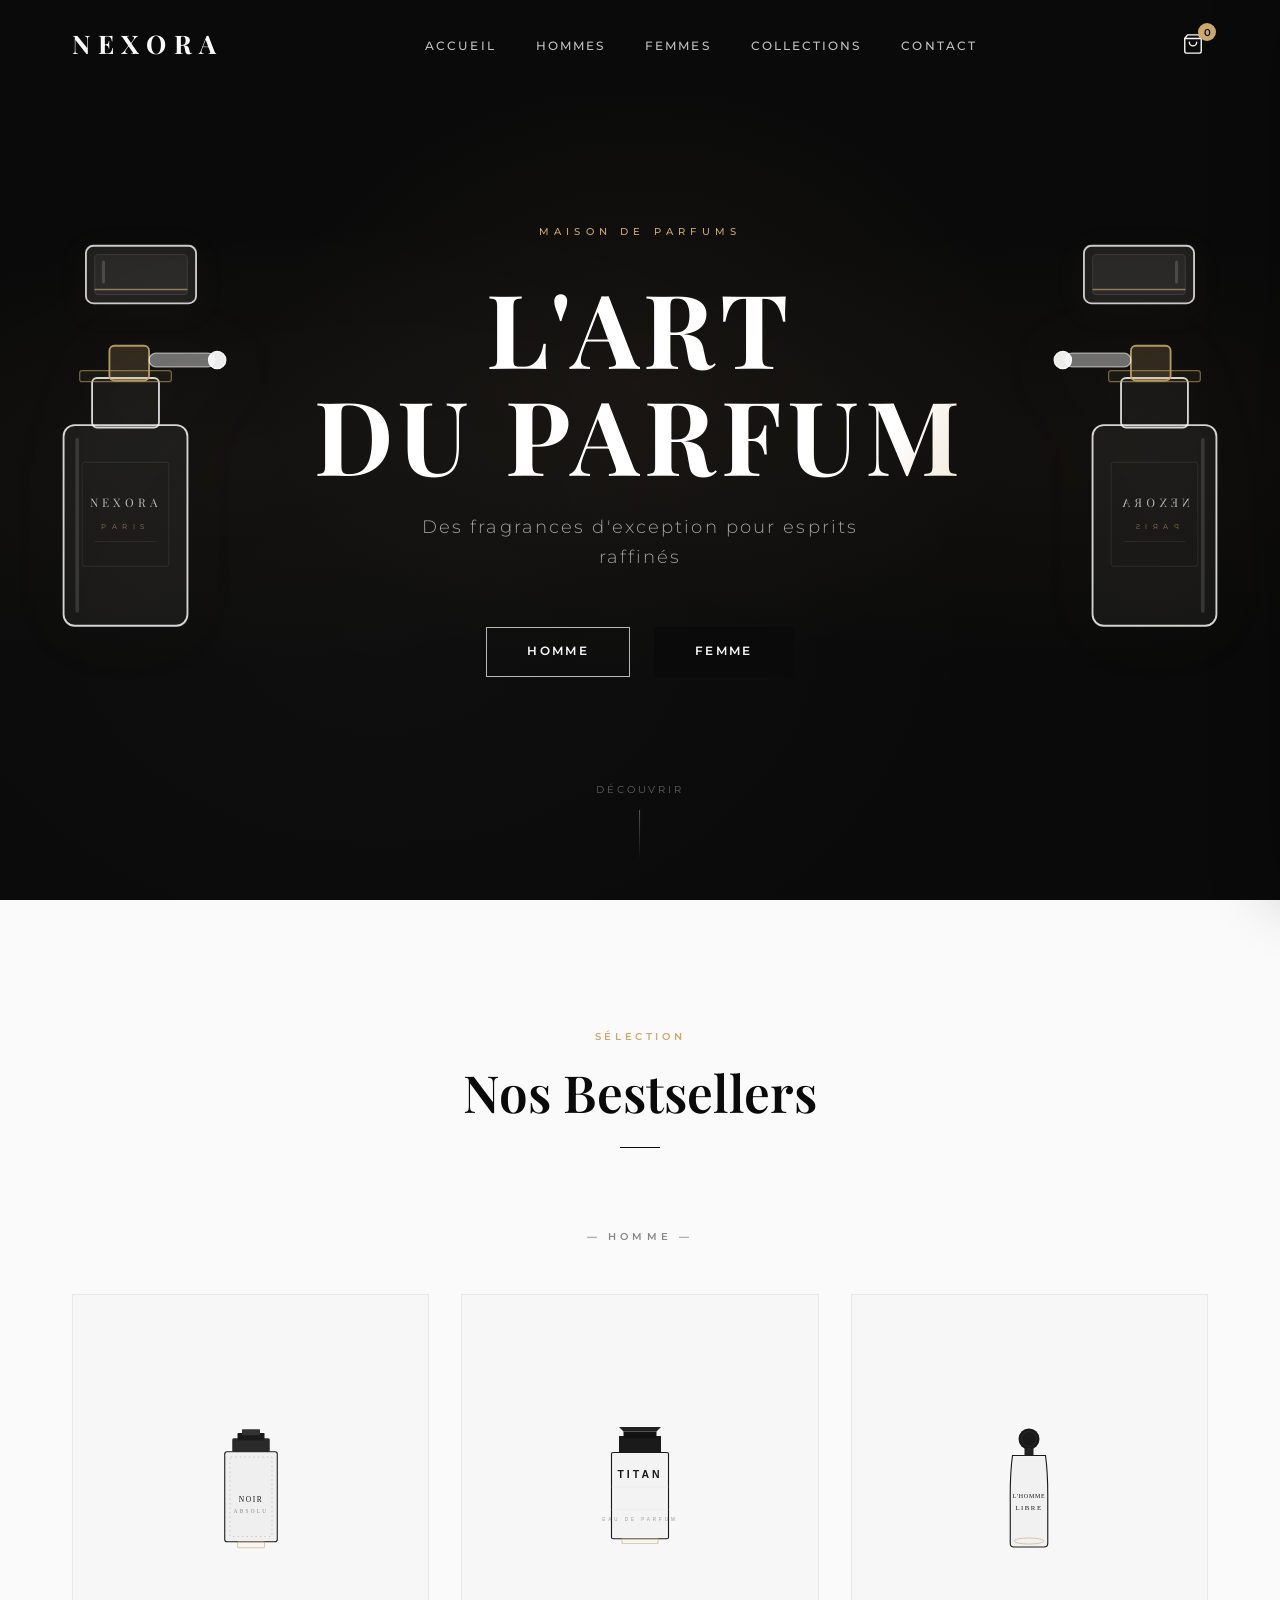
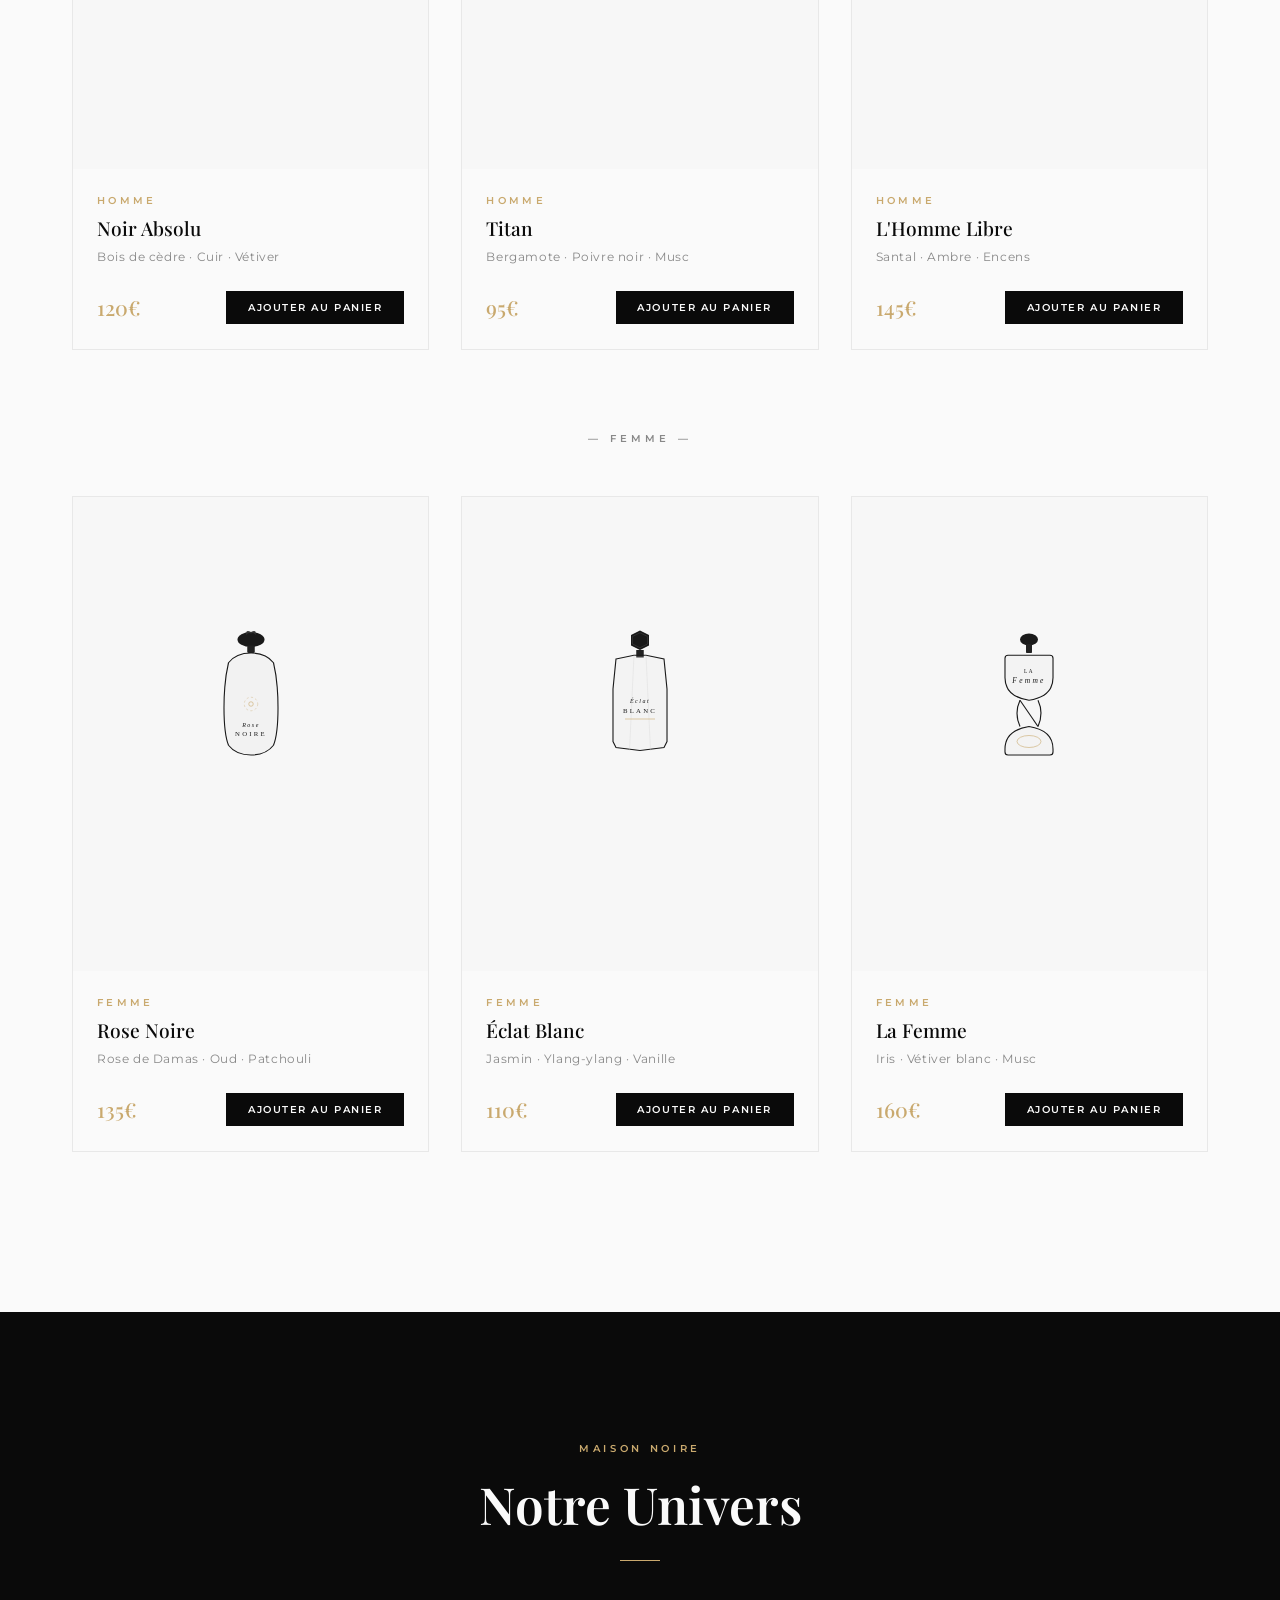
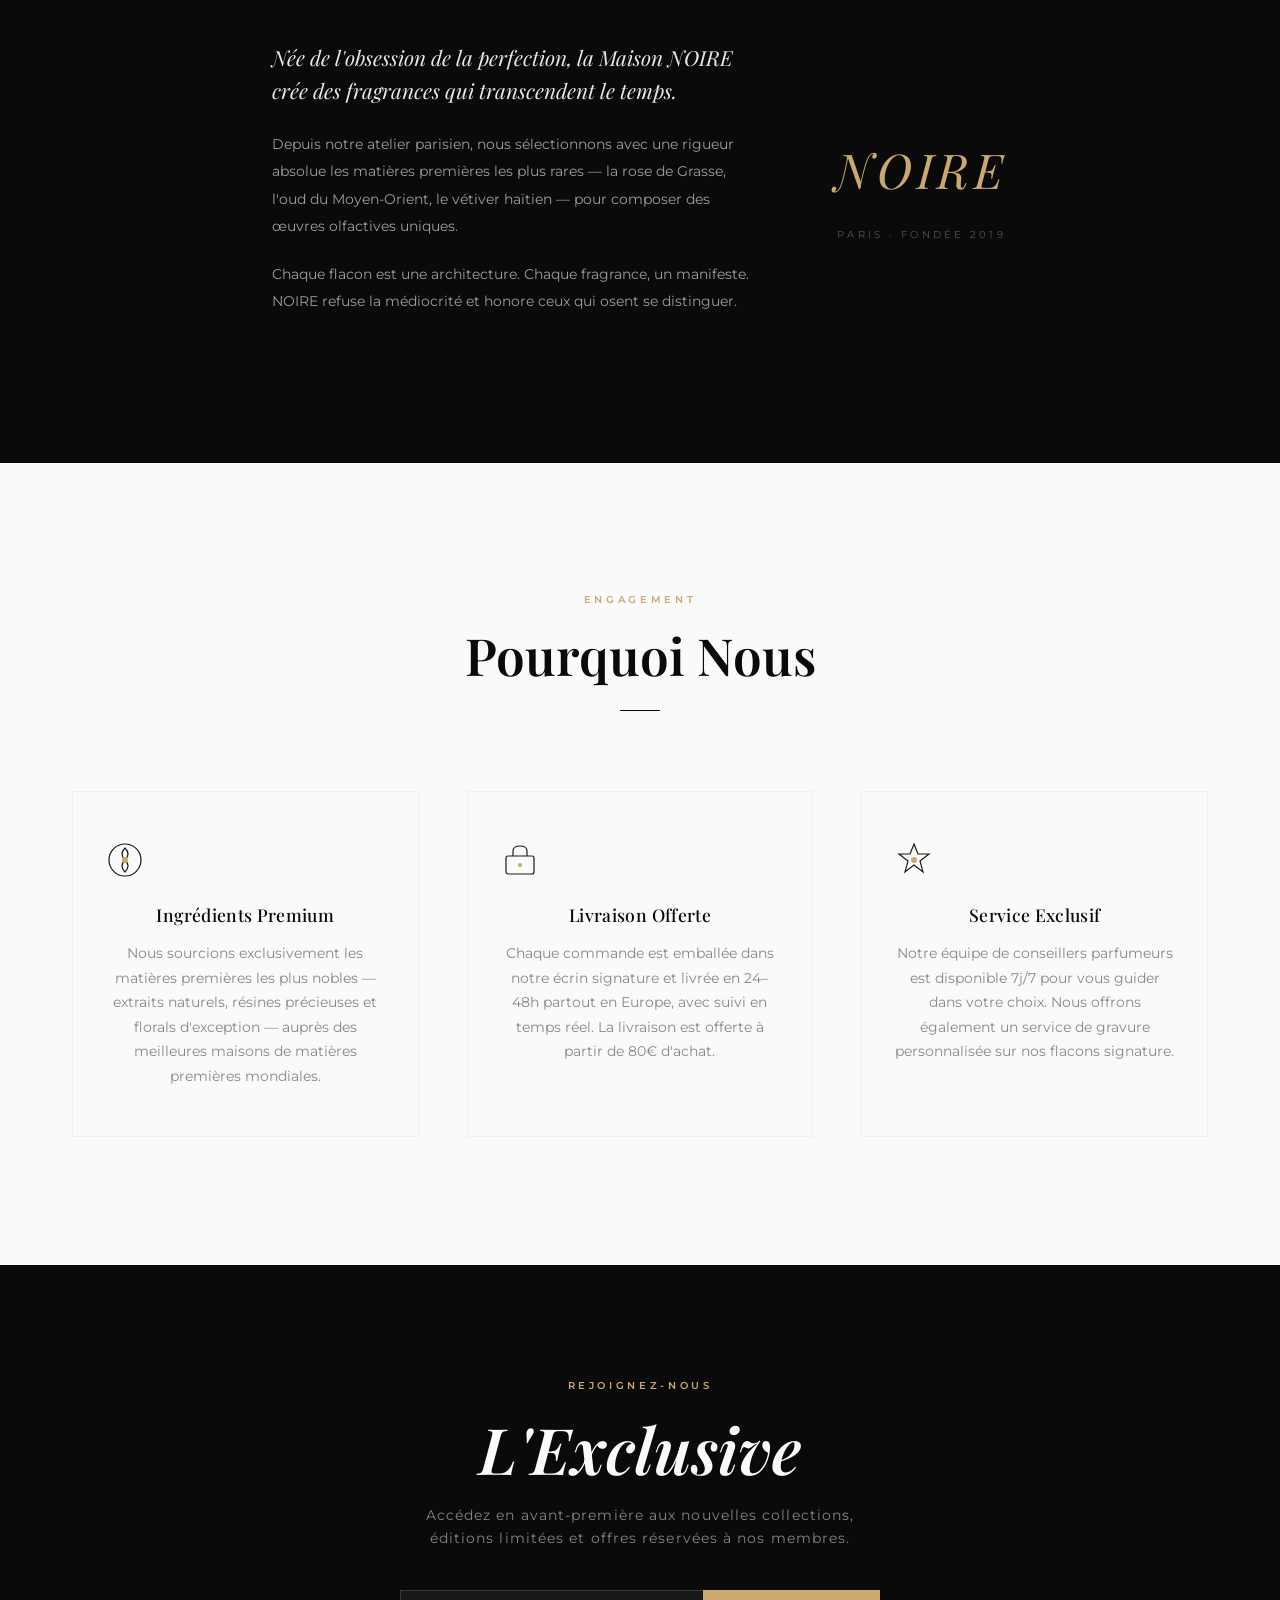
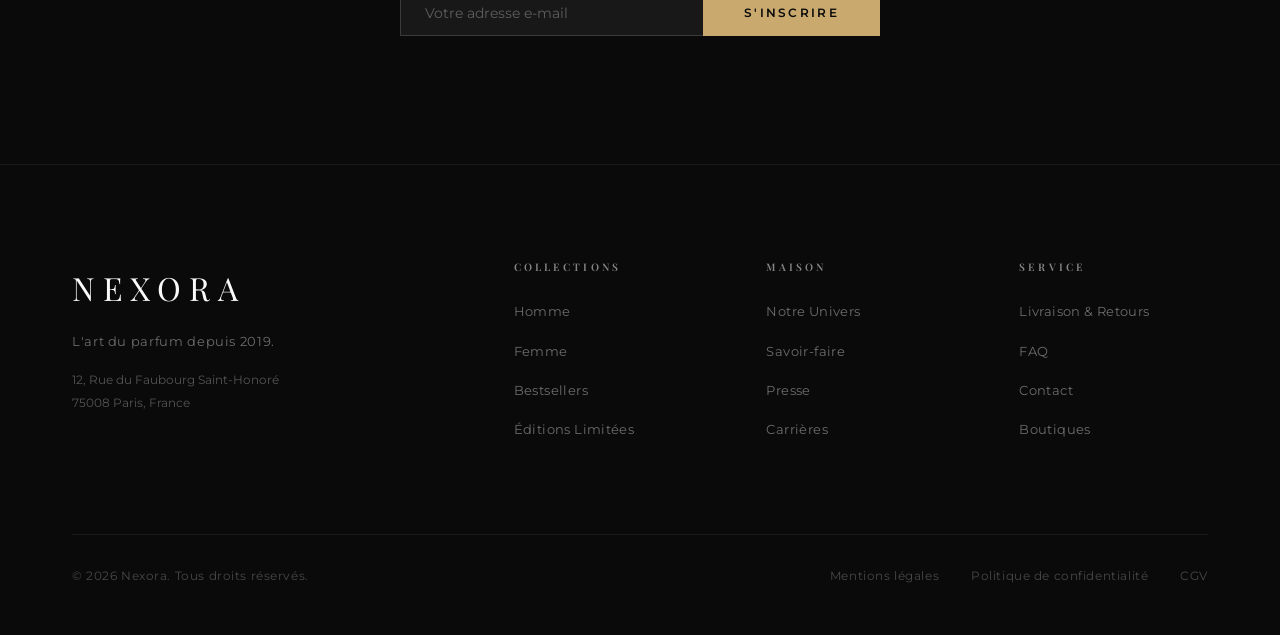
==== commit dd088591: "feat: hero redesign — flacons décomposés + spray en éventail + mistTouch Bouchon séparé du corps ave" ====
--- a/index.html
+++ b/index.html
@@ -59,62 +59,99 @@
   <!-- HERO -->
   <section class="hero" id="hero">
 
-    <!-- Flacon gauche -->
-    <div class="hero__bottle hero__bottle--left" aria-hidden="true">
-      <div class="hero__bottle-inner">
-        <svg viewBox="0 0 170 340" xmlns="http://www.w3.org/2000/svg" fill="none" class="bottle-hero-svg">
-          <!-- Corps du flacon -->
-          <rect x="22" y="138" width="106" height="170" rx="10"
-                fill="rgba(255,255,255,0.05)" stroke="rgba(255,255,255,0.82)" stroke-width="1.5"/>
-          <!-- Reflet verre -->
-          <line x1="33" y1="150" x2="33" y2="296"
-                stroke="rgba(255,255,255,0.13)" stroke-width="2.5" stroke-linecap="round"/>
-          <!-- Col -->
-          <rect x="48" y="100" width="54" height="41" rx="4"
-                fill="rgba(255,255,255,0.03)" stroke="rgba(255,255,255,0.82)" stroke-width="1.5"/>
-          <!-- Bague/col bas -->
-          <rect x="36" y="76" width="78" height="27" rx="5"
-                fill="rgba(255,255,255,0.10)" stroke="rgba(255,255,255,0.82)" stroke-width="1.5"/>
-          <!-- Pompe -->
-          <rect x="58" y="53" width="34" height="25" rx="4"
-                fill="rgba(201,169,110,0.18)" stroke="rgba(201,169,110,0.85)" stroke-width="1.5"/>
-          <!-- Bras de pulvérisateur -->
-          <rect x="92" y="59" width="58" height="10" rx="5"
-                fill="rgba(255,255,255,0.45)" stroke="rgba(255,255,255,0.65)" stroke-width="1"/>
-          <!-- Embout vaporisateur -->
-          <circle cx="152" cy="64" r="6"
-                  fill="rgba(255,255,255,0.88)" stroke="rgba(255,255,255,0.9)" stroke-width="1"/>
-          <!-- Zone étiquette -->
-          <rect x="36" y="170" width="78" height="90" rx="2"
-                stroke="rgba(255,255,255,0.10)" stroke-width="0.8"/>
-          <!-- Texte marque -->
-          <text x="75" y="206" text-anchor="middle"
-                font-family="'Playfair Display', serif" font-size="10"
-                fill="rgba(255,255,255,0.72)" letter-spacing="3.5">NEXORA</text>
-          <text x="75" y="224" text-anchor="middle"
-                font-family="Montserrat, sans-serif" font-size="6"
-                fill="rgba(201,169,110,0.65)" letter-spacing="4.5">PARIS</text>
-          <!-- Ligne décorative -->
-          <line x1="44" y1="236" x2="106" y2="236"
-                stroke="rgba(255,255,255,0.07)" stroke-width="0.8"/>
-        </svg>
-        <!-- Particules de brume -->
-        <div class="hero__mist" aria-hidden="true">
-          <span class="m" style="--s:3px;--dx:95px;--dy:-18px;--d:2.2s;--t:0s;--c:rgba(201,169,110,0.85)"></span>
-          <span class="m" style="--s:5px;--dx:75px;--dy:7px;--d:2.5s;--t:0.28s;--c:rgba(255,255,255,0.55)"></span>
-          <span class="m" style="--s:2px;--dx:110px;--dy:-5px;--d:2.0s;--t:0.55s;--c:rgba(201,169,110,0.7)"></span>
-          <span class="m" style="--s:4px;--dx:68px;--dy:16px;--d:2.6s;--t:0.82s;--c:rgba(255,255,255,0.45)"></span>
-          <span class="m" style="--s:3px;--dx:120px;--dy:-12px;--d:2.3s;--t:1.1s;--c:rgba(201,169,110,0.75)"></span>
-          <span class="m" style="--s:6px;--dx:82px;--dy:3px;--d:2.9s;--t:1.38s;--c:rgba(255,255,255,0.35)"></span>
-          <span class="m" style="--s:2px;--dx:100px;--dy:-24px;--d:2.1s;--t:1.65s;--c:rgba(201,169,110,0.6)"></span>
-          <span class="m" style="--s:4px;--dx:78px;--dy:21px;--d:2.7s;--t:1.92s;--c:rgba(255,255,255,0.5)"></span>
-          <span class="m" style="--s:3px;--dx:130px;--dy:-8px;--d:2.2s;--t:0.42s;--c:rgba(201,169,110,0.65)"></span>
-          <span class="m" style="--s:2px;--dx:60px;--dy:12px;--d:2.4s;--t:2.1s;--c:rgba(255,255,255,0.4)"></span>
-        </div>
-      </div>
-    </div>
-
-    <!-- Contenu central -->
+    <!-- ══ CLUSTER GAUCHE — flacon décomposé ══ -->
+    <div class="hero__cluster hero__cluster--left" aria-hidden="true">
+      <div class="cluster__scene">
+
+        <!-- Bouchon flottant (séparé du corps) -->
+        <div class="cluster__cap">
+          <svg viewBox="0 0 92 50" fill="none" xmlns="http://www.w3.org/2000/svg">
+            <rect x="2" y="2" width="88" height="46" rx="6"
+                  fill="rgba(255,255,255,0.08)" stroke="rgba(255,255,255,0.78)" stroke-width="1.5"/>
+            <rect x="9" y="9" width="74" height="32" rx="3"
+                  fill="rgba(255,255,255,0.04)" stroke="rgba(255,255,255,0.10)" stroke-width="0.8"/>
+            <line x1="9"  y1="37" x2="83" y2="37"
+                  stroke="rgba(201,169,110,0.65)" stroke-width="1.2"/>
+            <line x1="16" y1="15" x2="16" y2="31"
+                  stroke="rgba(255,255,255,0.15)" stroke-width="2.5" stroke-linecap="round"/>
+          </svg>
+        </div>
+
+        <!-- Corps du flacon (sans bouchon, nozzle → droite) -->
+        <div class="cluster__body">
+          <svg viewBox="0 0 155 295" fill="none" xmlns="http://www.w3.org/2000/svg">
+            <!-- Corps -->
+            <rect x="15" y="108" width="100" height="162" rx="9"
+                  fill="rgba(255,255,255,0.05)" stroke="rgba(255,255,255,0.82)" stroke-width="1.5"/>
+            <!-- Reflet verre -->
+            <line x1="26" y1="120" x2="26" y2="258"
+                  stroke="rgba(255,255,255,0.13)" stroke-width="3" stroke-linecap="round"/>
+            <!-- Col -->
+            <rect x="38" y="70" width="54" height="40" rx="4"
+                  fill="rgba(255,255,255,0.04)" stroke="rgba(255,255,255,0.82)" stroke-width="1.5"/>
+            <!-- Trace bouchon retiré (ligne dorée) -->
+            <rect x="28" y="64" width="74" height="9" rx="2"
+                  fill="rgba(201,169,110,0.06)" stroke="rgba(201,169,110,0.55)" stroke-width="1"/>
+            <!-- Pompe (or) -->
+            <rect x="52" y="44" width="32" height="28" rx="4"
+                  fill="rgba(201,169,110,0.18)" stroke="rgba(201,169,110,0.88)" stroke-width="1.5"/>
+            <!-- Bras nozzle -->
+            <rect x="84" y="50" width="53" height="11" rx="5.5"
+                  fill="rgba(255,255,255,0.40)" stroke="rgba(255,255,255,0.58)" stroke-width="1"/>
+            <!-- Embout nozzle -->
+            <circle cx="139" cy="55.5" r="7"
+                    fill="rgba(255,255,255,0.92)" stroke="rgba(255,255,255,0.95)" stroke-width="1"/>
+            <!-- Étiquette -->
+            <rect x="30" y="138" width="70" height="84" rx="2"
+                  stroke="rgba(255,255,255,0.09)" stroke-width="0.8"/>
+            <text x="65" y="174" text-anchor="middle"
+                  font-family="'Playfair Display',serif" font-size="9.5"
+                  fill="rgba(255,255,255,0.70)" letter-spacing="3.5">NEXORA</text>
+            <text x="65" y="192" text-anchor="middle"
+                  font-family="Montserrat,sans-serif" font-size="5.5"
+                  fill="rgba(201,169,110,0.65)" letter-spacing="4.5">PARIS</text>
+            <line x1="40" y1="202" x2="90" y2="202"
+                  stroke="rgba(255,255,255,0.07)" stroke-width="0.8"/>
+          </svg>
+        </div>
+
+        <!-- Rayons de spray en éventail + brume -->
+        <div class="cluster__spray">
+          <div class="spray-ray" style="--a:-30deg;--w:145px;--d:1.9s;--t:0s"></div>
+          <div class="spray-ray" style="--a:-20deg;--w:162px;--d:2.1s;--t:0.20s"></div>
+          <div class="spray-ray" style="--a:-10deg;--w:172px;--d:2.0s;--t:0.40s"></div>
+          <div class="spray-ray" style="--a:0deg;  --w:178px;--d:2.2s;--t:0.60s"></div>
+          <div class="spray-ray" style="--a:10deg; --w:172px;--d:2.0s;--t:0.80s"></div>
+          <div class="spray-ray" style="--a:20deg; --w:162px;--d:2.1s;--t:1.0s"></div>
+          <div class="spray-ray" style="--a:30deg; --w:145px;--d:1.9s;--t:1.2s"></div>
+          <!-- brume -->
+          <span class="mp" style="--s:4px;--dx:165px;--dy:-24px;--d:2.4s;--t:0s;   --c:rgba(201,169,110,0.9)"></span>
+          <span class="mp" style="--s:7px;--dx:140px;--dy:9px;  --d:2.7s;--t:0.25s;--c:rgba(255,255,255,0.5)"></span>
+          <span class="mp" style="--s:3px;--dx:180px;--dy:-7px; --d:2.2s;--t:0.50s;--c:rgba(201,169,110,0.75)"></span>
+          <span class="mp" style="--s:5px;--dx:125px;--dy:24px; --d:2.9s;--t:0.75s;--c:rgba(255,255,255,0.42)"></span>
+          <span class="mp" style="--s:3px;--dx:195px;--dy:-16px;--d:2.3s;--t:1.0s; --c:rgba(201,169,110,0.80)"></span>
+          <span class="mp" style="--s:8px;--dx:118px;--dy:5px;  --d:3.1s;--t:1.25s;--c:rgba(255,255,255,0.30)"></span>
+          <span class="mp" style="--s:3px;--dx:205px;--dy:-32px;--d:2.5s;--t:1.5s; --c:rgba(201,169,110,0.65)"></span>
+          <span class="mp" style="--s:5px;--dx:148px;--dy:32px; --d:2.8s;--t:0.12s;--c:rgba(255,255,255,0.45)"></span>
+          <span class="mp" style="--s:4px;--dx:215px;--dy:10px; --d:2.3s;--t:1.7s; --c:rgba(201,169,110,0.70)"></span>
+          <span class="mp" style="--s:6px;--dx:130px;--dy:-18px;--d:3.0s;--t:0.38s;--c:rgba(255,255,255,0.36)"></span>
+          <span class="mp" style="--s:2px;--dx:190px;--dy:18px; --d:2.1s;--t:0.88s;--c:rgba(201,169,110,0.85)"></span>
+          <span class="mp" style="--s:4px;--dx:155px;--dy:-40px;--d:2.6s;--t:2.0s; --c:rgba(255,255,255,0.40)"></span>
+        </div>
+
+        <!-- Fragments dorés flottants -->
+        <div class="cluster__frags">
+          <span class="cfrag" style="--x:6px;  --y:-28px;--fs:5px;--fd:3.8s;--ft:0s"></span>
+          <span class="cfrag" style="--x:-18px;--y:55px; --fs:4px;--fd:4.3s;--ft:0.8s"></span>
+          <span class="cfrag" style="--x:108px;--y:18px; --fs:6px;--fd:3.6s;--ft:1.5s"></span>
+          <span class="cfrag" style="--x:3px;  --y:195px;--fs:4px;--fd:4.9s;--ft:0.4s"></span>
+          <span class="cfrag" style="--x:130px;--y:130px;--fs:3px;--fd:5.2s;--ft:1.1s"></span>
+        </div>
+
+      </div>
+    </div>
+
+    <!-- ══ CONTENU CENTRAL ══ -->
     <div class="hero__content">
       <p class="hero__eyebrow fade-in">Maison de Parfums</p>
       <h1 class="hero__title hero__title--shine fade-in delay-1">L'ART<br>DU PARFUM</h1>
@@ -125,47 +162,82 @@
       </div>
     </div>
 
-    <!-- Flacon droit (miroir) -->
-    <div class="hero__bottle hero__bottle--right" aria-hidden="true">
-      <div class="hero__bottle-inner">
-        <svg viewBox="0 0 170 340" xmlns="http://www.w3.org/2000/svg" fill="none" class="bottle-hero-svg">
-          <rect x="22" y="138" width="106" height="170" rx="10"
-                fill="rgba(255,255,255,0.05)" stroke="rgba(255,255,255,0.82)" stroke-width="1.5"/>
-          <line x1="33" y1="150" x2="33" y2="296"
-                stroke="rgba(255,255,255,0.13)" stroke-width="2.5" stroke-linecap="round"/>
-          <rect x="48" y="100" width="54" height="41" rx="4"
-                fill="rgba(255,255,255,0.03)" stroke="rgba(255,255,255,0.82)" stroke-width="1.5"/>
-          <rect x="36" y="76" width="78" height="27" rx="5"
-                fill="rgba(255,255,255,0.10)" stroke="rgba(255,255,255,0.82)" stroke-width="1.5"/>
-          <rect x="58" y="53" width="34" height="25" rx="4"
-                fill="rgba(201,169,110,0.18)" stroke="rgba(201,169,110,0.85)" stroke-width="1.5"/>
-          <rect x="92" y="59" width="58" height="10" rx="5"
-                fill="rgba(255,255,255,0.45)" stroke="rgba(255,255,255,0.65)" stroke-width="1"/>
-          <circle cx="152" cy="64" r="6"
-                  fill="rgba(255,255,255,0.88)" stroke="rgba(255,255,255,0.9)" stroke-width="1"/>
-          <rect x="36" y="170" width="78" height="90" rx="2"
-                stroke="rgba(255,255,255,0.10)" stroke-width="0.8"/>
-          <text x="75" y="206" text-anchor="middle"
-                font-family="'Playfair Display', serif" font-size="10"
-                fill="rgba(255,255,255,0.72)" letter-spacing="3.5">NEXORA</text>
-          <text x="75" y="224" text-anchor="middle"
-                font-family="Montserrat, sans-serif" font-size="6"
-                fill="rgba(201,169,110,0.65)" letter-spacing="4.5">PARIS</text>
-          <line x1="44" y1="236" x2="106" y2="236"
-                stroke="rgba(255,255,255,0.07)" stroke-width="0.8"/>
-        </svg>
-        <div class="hero__mist" aria-hidden="true">
-          <span class="m" style="--s:3px;--dx:95px;--dy:-18px;--d:2.2s;--t:0.14s;--c:rgba(201,169,110,0.85)"></span>
-          <span class="m" style="--s:5px;--dx:75px;--dy:7px;--d:2.5s;--t:0.42s;--c:rgba(255,255,255,0.55)"></span>
-          <span class="m" style="--s:2px;--dx:110px;--dy:-5px;--d:2.0s;--t:0.69s;--c:rgba(201,169,110,0.7)"></span>
-          <span class="m" style="--s:4px;--dx:68px;--dy:16px;--d:2.6s;--t:0.96s;--c:rgba(255,255,255,0.45)"></span>
-          <span class="m" style="--s:3px;--dx:120px;--dy:-12px;--d:2.3s;--t:1.23s;--c:rgba(201,169,110,0.75)"></span>
-          <span class="m" style="--s:6px;--dx:82px;--dy:3px;--d:2.9s;--t:1.5s;--c:rgba(255,255,255,0.35)"></span>
-          <span class="m" style="--s:2px;--dx:100px;--dy:-24px;--d:2.1s;--t:1.78s;--c:rgba(201,169,110,0.6)"></span>
-          <span class="m" style="--s:4px;--dx:78px;--dy:21px;--d:2.7s;--t:0.07s;--c:rgba(255,255,255,0.5)"></span>
-          <span class="m" style="--s:3px;--dx:130px;--dy:-8px;--d:2.2s;--t:0.56s;--c:rgba(201,169,110,0.65)"></span>
-          <span class="m" style="--s:2px;--dx:60px;--dy:12px;--d:2.4s;--t:2.0s;--c:rgba(255,255,255,0.4)"></span>
-        </div>
+    <!-- ══ CLUSTER DROIT (miroir CSS) ══ -->
+    <div class="hero__cluster hero__cluster--right" aria-hidden="true">
+      <div class="cluster__scene">
+
+        <div class="cluster__cap">
+          <svg viewBox="0 0 92 50" fill="none" xmlns="http://www.w3.org/2000/svg">
+            <rect x="2" y="2" width="88" height="46" rx="6"
+                  fill="rgba(255,255,255,0.08)" stroke="rgba(255,255,255,0.78)" stroke-width="1.5"/>
+            <rect x="9" y="9" width="74" height="32" rx="3"
+                  fill="rgba(255,255,255,0.04)" stroke="rgba(255,255,255,0.10)" stroke-width="0.8"/>
+            <line x1="9"  y1="37" x2="83" y2="37"
+                  stroke="rgba(201,169,110,0.65)" stroke-width="1.2"/>
+            <line x1="16" y1="15" x2="16" y2="31"
+                  stroke="rgba(255,255,255,0.15)" stroke-width="2.5" stroke-linecap="round"/>
+          </svg>
+        </div>
+
+        <div class="cluster__body">
+          <svg viewBox="0 0 155 295" fill="none" xmlns="http://www.w3.org/2000/svg">
+            <rect x="15" y="108" width="100" height="162" rx="9"
+                  fill="rgba(255,255,255,0.05)" stroke="rgba(255,255,255,0.82)" stroke-width="1.5"/>
+            <line x1="26" y1="120" x2="26" y2="258"
+                  stroke="rgba(255,255,255,0.13)" stroke-width="3" stroke-linecap="round"/>
+            <rect x="38" y="70" width="54" height="40" rx="4"
+                  fill="rgba(255,255,255,0.04)" stroke="rgba(255,255,255,0.82)" stroke-width="1.5"/>
+            <rect x="28" y="64" width="74" height="9" rx="2"
+                  fill="rgba(201,169,110,0.06)" stroke="rgba(201,169,110,0.55)" stroke-width="1"/>
+            <rect x="52" y="44" width="32" height="28" rx="4"
+                  fill="rgba(201,169,110,0.18)" stroke="rgba(201,169,110,0.88)" stroke-width="1.5"/>
+            <rect x="84" y="50" width="53" height="11" rx="5.5"
+                  fill="rgba(255,255,255,0.40)" stroke="rgba(255,255,255,0.58)" stroke-width="1"/>
+            <circle cx="139" cy="55.5" r="7"
+                    fill="rgba(255,255,255,0.92)" stroke="rgba(255,255,255,0.95)" stroke-width="1"/>
+            <rect x="30" y="138" width="70" height="84" rx="2"
+                  stroke="rgba(255,255,255,0.09)" stroke-width="0.8"/>
+            <text x="65" y="174" text-anchor="middle"
+                  font-family="'Playfair Display',serif" font-size="9.5"
+                  fill="rgba(255,255,255,0.70)" letter-spacing="3.5">NEXORA</text>
+            <text x="65" y="192" text-anchor="middle"
+                  font-family="Montserrat,sans-serif" font-size="5.5"
+                  fill="rgba(201,169,110,0.65)" letter-spacing="4.5">PARIS</text>
+            <line x1="40" y1="202" x2="90" y2="202"
+                  stroke="rgba(255,255,255,0.07)" stroke-width="0.8"/>
+          </svg>
+        </div>
+
+        <div class="cluster__spray">
+          <div class="spray-ray" style="--a:-30deg;--w:145px;--d:1.9s;--t:0.10s"></div>
+          <div class="spray-ray" style="--a:-20deg;--w:162px;--d:2.1s;--t:0.30s"></div>
+          <div class="spray-ray" style="--a:-10deg;--w:172px;--d:2.0s;--t:0.50s"></div>
+          <div class="spray-ray" style="--a:0deg;  --w:178px;--d:2.2s;--t:0.70s"></div>
+          <div class="spray-ray" style="--a:10deg; --w:172px;--d:2.0s;--t:0.90s"></div>
+          <div class="spray-ray" style="--a:20deg; --w:162px;--d:2.1s;--t:1.10s"></div>
+          <div class="spray-ray" style="--a:30deg; --w:145px;--d:1.9s;--t:1.30s"></div>
+          <span class="mp" style="--s:4px;--dx:165px;--dy:-24px;--d:2.4s;--t:0.15s;--c:rgba(201,169,110,0.9)"></span>
+          <span class="mp" style="--s:7px;--dx:140px;--dy:9px;  --d:2.7s;--t:0.40s;--c:rgba(255,255,255,0.5)"></span>
+          <span class="mp" style="--s:3px;--dx:180px;--dy:-7px; --d:2.2s;--t:0.65s;--c:rgba(201,169,110,0.75)"></span>
+          <span class="mp" style="--s:5px;--dx:125px;--dy:24px; --d:2.9s;--t:0.90s;--c:rgba(255,255,255,0.42)"></span>
+          <span class="mp" style="--s:3px;--dx:195px;--dy:-16px;--d:2.3s;--t:1.15s;--c:rgba(201,169,110,0.80)"></span>
+          <span class="mp" style="--s:8px;--dx:118px;--dy:5px;  --d:3.1s;--t:1.40s;--c:rgba(255,255,255,0.30)"></span>
+          <span class="mp" style="--s:3px;--dx:205px;--dy:-32px;--d:2.5s;--t:1.65s;--c:rgba(201,169,110,0.65)"></span>
+          <span class="mp" style="--s:5px;--dx:148px;--dy:32px; --d:2.8s;--t:0.27s;--c:rgba(255,255,255,0.45)"></span>
+          <span class="mp" style="--s:4px;--dx:215px;--dy:10px; --d:2.3s;--t:1.85s;--c:rgba(201,169,110,0.70)"></span>
+          <span class="mp" style="--s:6px;--dx:130px;--dy:-18px;--d:3.0s;--t:0.53s;--c:rgba(255,255,255,0.36)"></span>
+          <span class="mp" style="--s:2px;--dx:190px;--dy:18px; --d:2.1s;--t:1.03s;--c:rgba(201,169,110,0.85)"></span>
+          <span class="mp" style="--s:4px;--dx:155px;--dy:-40px;--d:2.6s;--t:2.15s;--c:rgba(255,255,255,0.40)"></span>
+        </div>
+
+        <div class="cluster__frags">
+          <span class="cfrag" style="--x:6px;  --y:-28px;--fs:5px;--fd:3.8s;--ft:0.2s"></span>
+          <span class="cfrag" style="--x:-18px;--y:55px; --fs:4px;--fd:4.3s;--ft:1.0s"></span>
+          <span class="cfrag" style="--x:108px;--y:18px; --fs:6px;--fd:3.6s;--ft:1.7s"></span>
+          <span class="cfrag" style="--x:3px;  --y:195px;--fs:4px;--fd:4.9s;--ft:0.6s"></span>
+          <span class="cfrag" style="--x:130px;--y:130px;--fs:3px;--fd:5.2s;--ft:1.3s"></span>
+        </div>
+
       </div>
     </div>
 
--- a/styles.css
+++ b/styles.css
@@ -215,56 +215,127 @@
   pointer-events: none;
 }
 
-/* ── HERO BOTTLES ─────────────────────────────────────────── */
-.hero__bottle {
+/* ── HERO CLUSTERS (flacons décomposés) ──────────────────── */
+.hero__cluster {
   position: absolute;
   top: 50%;
-  width: clamp(120px, 13vw, 195px);
+  width: clamp(150px, 15vw, 215px);
   z-index: 1;
   pointer-events: none;
   opacity: 0;
-  animation: bottleFadeIn 1.4s cubic-bezier(0.4,0,0.2,1) 0.8s forwards;
-}
-.hero__bottle--left  { left: clamp(1.5rem, 6%, 90px);  transform: translateY(-52%); }
-.hero__bottle--right { right: clamp(1.5rem, 6%, 90px); transform: translateY(-52%) scaleX(-1); }
-
-@keyframes bottleFadeIn {
-  from { opacity: 0; transform: translateY(-48%); }
-  to   { opacity: 1; transform: translateY(-52%); }
-}
-.hero__bottle--right { animation-name: bottleFadeInRight; }
-@keyframes bottleFadeInRight {
-  from { opacity: 0; transform: translateY(-48%) scaleX(-1); }
-  to   { opacity: 1; transform: translateY(-52%) scaleX(-1); }
-}
-
-.hero__bottle-inner { position: relative; }
-.bottle-hero-svg    { width: 100%; height: auto; filter: drop-shadow(0 0 18px rgba(201,169,110,0.12)); }
-
-/* ── SPRAY MIST ──────────────────────────────────────────── */
-.hero__mist {
+  animation: clusterIn 1.6s cubic-bezier(0.4,0,0.2,1) 0.7s forwards;
+}
+.hero__cluster--left  { left: clamp(0.5rem, 3.5%, 55px); transform: translateY(-50%); }
+.hero__cluster--right { right: clamp(0.5rem, 3.5%, 55px); transform: translateY(-50%) scaleX(-1); }
+
+@keyframes clusterIn {
+  from { opacity: 0; }
+  to   { opacity: 1; }
+}
+.hero__cluster--right { animation-name: clusterInR; }
+@keyframes clusterInR {
+  from { opacity: 0; transform: translateY(-50%) scaleX(-1); }
+  to   { opacity: 1; transform: translateY(-50%) scaleX(-1); }
+}
+
+/* Scène — padding-top pour laisser la place au bouchon flottant */
+.cluster__scene { position: relative; padding-top: 48px; }
+
+/* Bouchon flottant */
+.cluster__cap {
   position: absolute;
-  /* nozzle tip: cx=152,cy=64 in viewBox 0 0 170 340 → ~89.4% / 18.8% */
-  top: 18.5%;
+  top: 0;
+  left: 50%; transform: translateX(-50%);
+  width: 60%;
+  filter: drop-shadow(0 6px 14px rgba(201,169,110,0.18));
+  animation: capFloat 3.6s ease-in-out 2s infinite;
+}
+.cluster__cap svg { width: 100%; height: auto; }
+@keyframes capFloat {
+  0%, 100% { transform: translateX(-50%) translateY(0)   rotate(-0.7deg); }
+  50%       { transform: translateX(-50%) translateY(-11px) rotate(1.1deg); }
+}
+
+/* Corps du flacon */
+.cluster__body { width: 100%; }
+.cluster__body svg {
+  width: 100%; height: auto;
+  filter: drop-shadow(0 10px 35px rgba(201,169,110,0.13))
+          drop-shadow(0 0  60px rgba(255,255,255,0.04));
+}
+
+/* Point d'origine du spray  ─ nozzle à (139/155=89.7%, (48+55.5)/295=35.1%)
+   dans le cluster__scene on ajoute 48px cap → top≈(48 + 35.1% body) */
+.cluster__spray {
+  position: absolute;
   left: 89%;
+  /* top calibré visuellement sur le centre de l'embout nozzle */
+  top: calc(48px + 35%);
+  transform: translateY(-50%);
+  width: 0; height: 0;
+  overflow: visible;
   pointer-events: none;
 }
 
-.m {
+/* Rayons de spray */
+.spray-ray {
   position: absolute;
   top: 0; left: 0;
-  width: var(--s, 4px);
-  height: var(--s, 4px);
+  width: var(--w, 155px);
+  height: 2px;
+  background: linear-gradient(
+    to right,
+    rgba(201,169,110,0.90) 0%,
+    rgba(255,255,255,0.55) 28%,
+    rgba(255,255,255,0.15) 65%,
+    transparent 100%
+  );
+  border-radius: 0 1px 1px 0;
+  transform-origin: 0% 50%;
+  transform: rotate(var(--a, 0deg)) scaleX(0);
+  opacity: 0;
+  filter: blur(0.6px);
+  animation: rayShoot var(--d, 2s) var(--t, 0s) ease-out infinite;
+}
+@keyframes rayShoot {
+  0%   { transform: rotate(var(--a)) scaleX(0); opacity: 0; }
+  8%   { opacity: 0.85; }
+  22%  { transform: rotate(var(--a)) scaleX(1); opacity: 0.75; }
+  100% { transform: rotate(var(--a)) scaleX(1); opacity: 0; }
+}
+
+/* Particules de brume */
+.mp {
+  position: absolute;
+  top: 0; left: 0;
+  width: var(--s, 5px); height: var(--s, 5px);
   border-radius: 50%;
   background: var(--c, rgba(201,169,110,0.8));
-  animation: sprayMist var(--d, 2.3s) var(--t, 0s) ease-out infinite;
   opacity: 0;
-}
-
-@keyframes sprayMist {
-  0%   { transform: translate(0, 0) scale(1);    opacity: 0.9; }
-  12%  { opacity: 0.85; }
-  100% { transform: translate(var(--dx, 85px), var(--dy, 0px)) scale(0.08); opacity: 0; }
+  animation: mistP var(--d, 2.5s) var(--t, 0s) ease-out infinite;
+}
+@keyframes mistP {
+  0%   { transform: translate(0,0) scale(1);                          opacity: 0.9; }
+  14%  { opacity: 0.82; }
+  100% { transform: translate(var(--dx,90px),var(--dy,0px)) scale(0.06); opacity: 0; }
+}
+
+/* Fragments dorés */
+.cluster__frags { position: absolute; inset: 0; pointer-events: none; }
+.cfrag {
+  position: absolute;
+  left: var(--x, 0); top: var(--y, 0);
+  width: var(--fs, 5px); height: var(--fs, 5px);
+  background: var(--gold);
+  transform: rotate(45deg);
+  opacity: 0;
+  animation: fragSpin var(--fd, 4s) var(--ft, 0s) ease-in-out infinite;
+}
+@keyframes fragSpin {
+  0%, 100% { transform: rotate(45deg)  translateY(0)    scale(1);   opacity: 0; }
+  20%       { opacity: 0.8; }
+  50%       { transform: rotate(65deg) translateY(-10px) scale(0.7); opacity: 0.85; }
+  80%       { opacity: 0.35; }
 }
 
 /* ── HERO CONTENT ─────────────────────────────────────────── */
@@ -275,18 +346,15 @@
   color: var(--gold); margin-bottom: 2rem; display: block;
 }
 
-/* Title with shimmer sweep */
-.hero__title {
-  color: var(--white);
-  margin-bottom: 1.5rem;
-  line-height: 1.05;
-}
+/* Titre avec shimmer + effet brume */
+.hero__title { color: var(--white); margin-bottom: 1.5rem; line-height: 1.05; }
+
 .hero__title--shine {
   background: linear-gradient(
     112deg,
-    #ffffff 0%, #ffffff 32%,
+    #ffffff 0%, #ffffff 30%,
     #c9a96e 50%,
-    #ffffff 68%, #ffffff 100%
+    #ffffff 70%, #ffffff 100%
   );
   background-size: 280% 100%;
   background-position: 150% 0;
@@ -294,14 +362,18 @@
   background-clip: text;
   -webkit-text-fill-color: transparent;
   color: transparent;
-  /* chain: initial fade-up + periodic shimmer */
   animation:
-    fadeUp   1s   cubic-bezier(0.4,0,0.2,1) 0.25s forwards,
-    shimmerSweep 5.5s ease-in-out 3.2s infinite;
+    fadeUp      1s   cubic-bezier(0.4,0,0.2,1) 0.25s forwards,
+    shimmerSweep 5.5s ease-in-out 3.2s infinite,
+    mistTouch   5.0s ease-in-out 2.5s infinite;
 }
 @keyframes shimmerSweep {
   0%, 100% { background-position: 150% 0; }
-  48%, 52% { background-position: -50% 0; }
+  46%, 54%  { background-position: -50% 0; }
+}
+@keyframes mistTouch {
+  0%, 100%  { filter: blur(0px)   drop-shadow(0 0 0px   rgba(201,169,110,0.0)); }
+  40%, 60%  { filter: blur(0.9px) drop-shadow(0 0 18px  rgba(201,169,110,0.3)); }
 }
 
 .hero__subtitle {
@@ -483,13 +555,12 @@
   .hero__ctas { flex-direction: column; align-items: center; }
   .footer__bottom { flex-direction: column; gap: 1rem; text-align: center; }
   .footer__legal { flex-wrap: wrap; justify-content: center; gap: 1rem; }
-  /* Réduire les flacons sur tablette */
-  .hero__bottle { width: clamp(90px, 11vw, 140px); opacity: 0.7; }
+  /* Réduire les clusters sur tablette */
+  .hero__cluster { width: clamp(110px, 12vw, 155px); }
 }
 
 @media (max-width: 640px) {
-  /* Cacher les flacons sur mobile */
-  .hero__bottle { display: none; }
+  .hero__cluster { display: none; }
 }
 
 @media (max-width: 480px) {
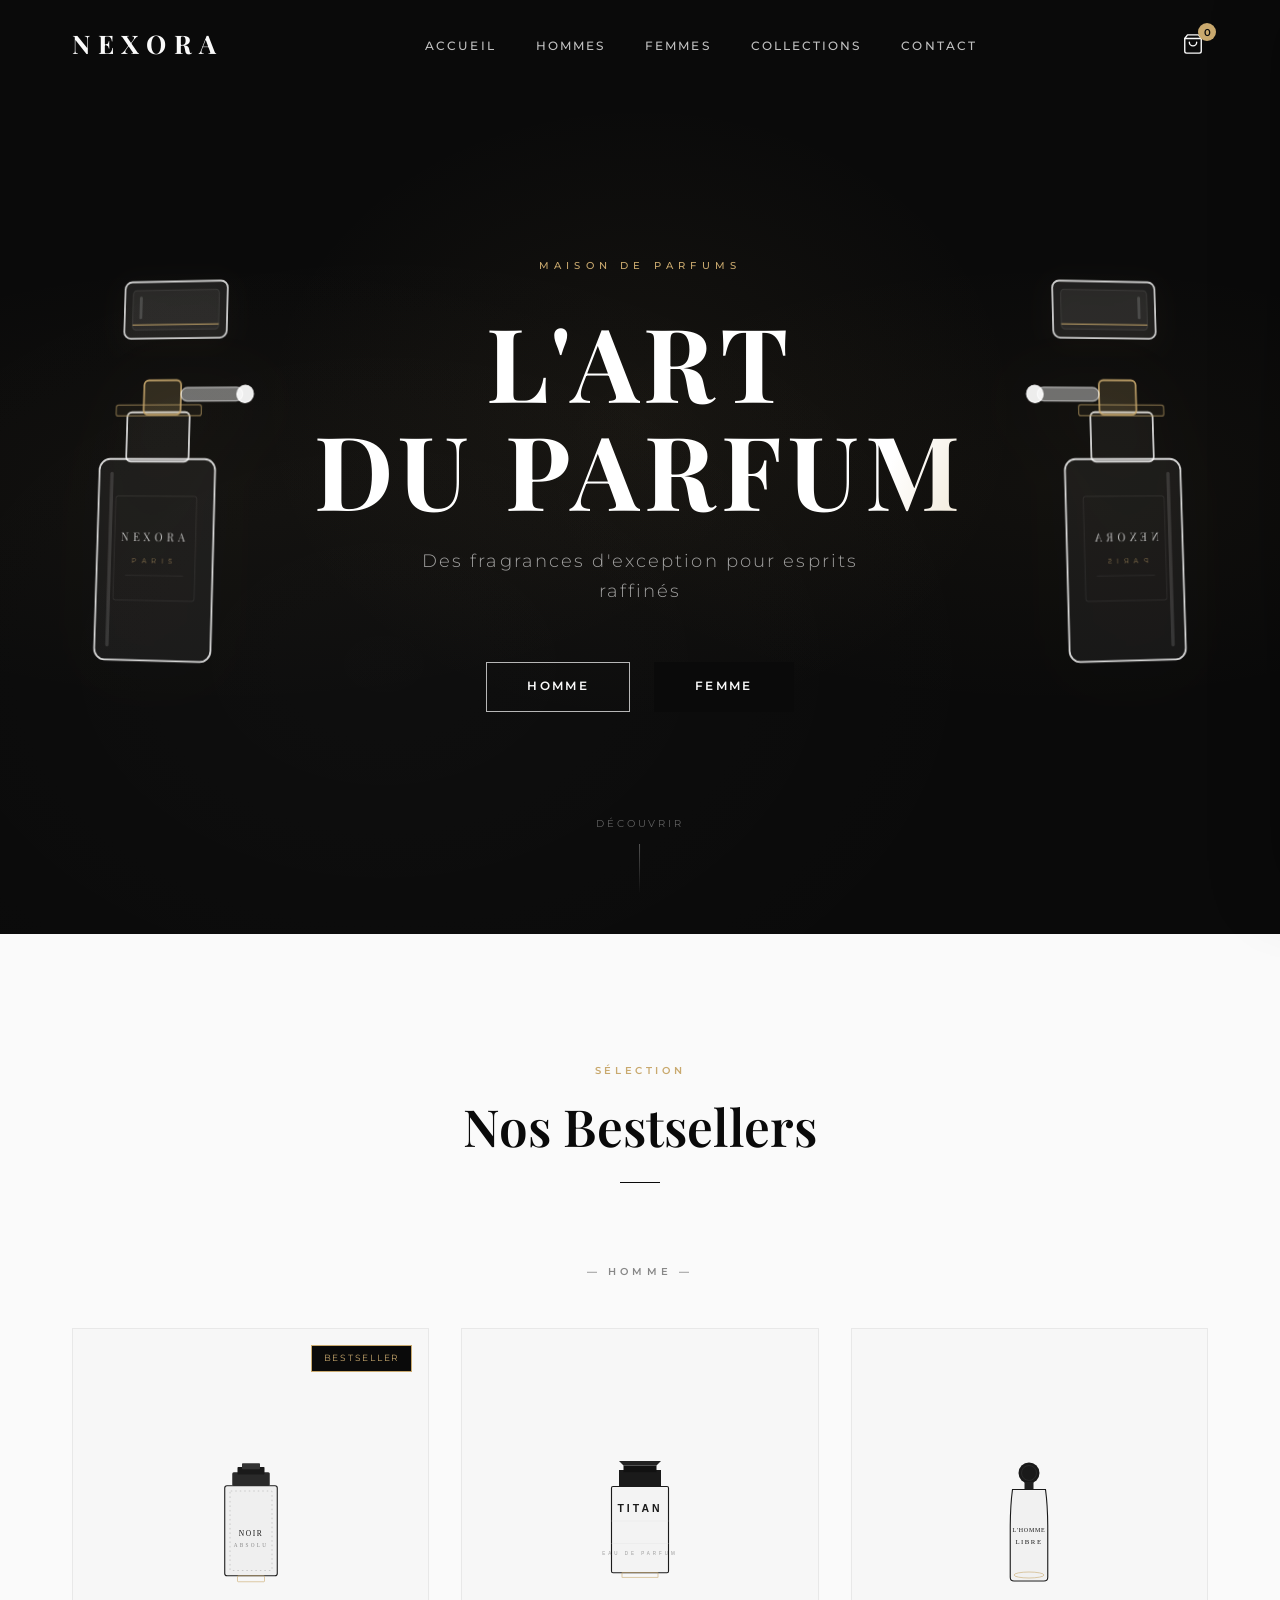
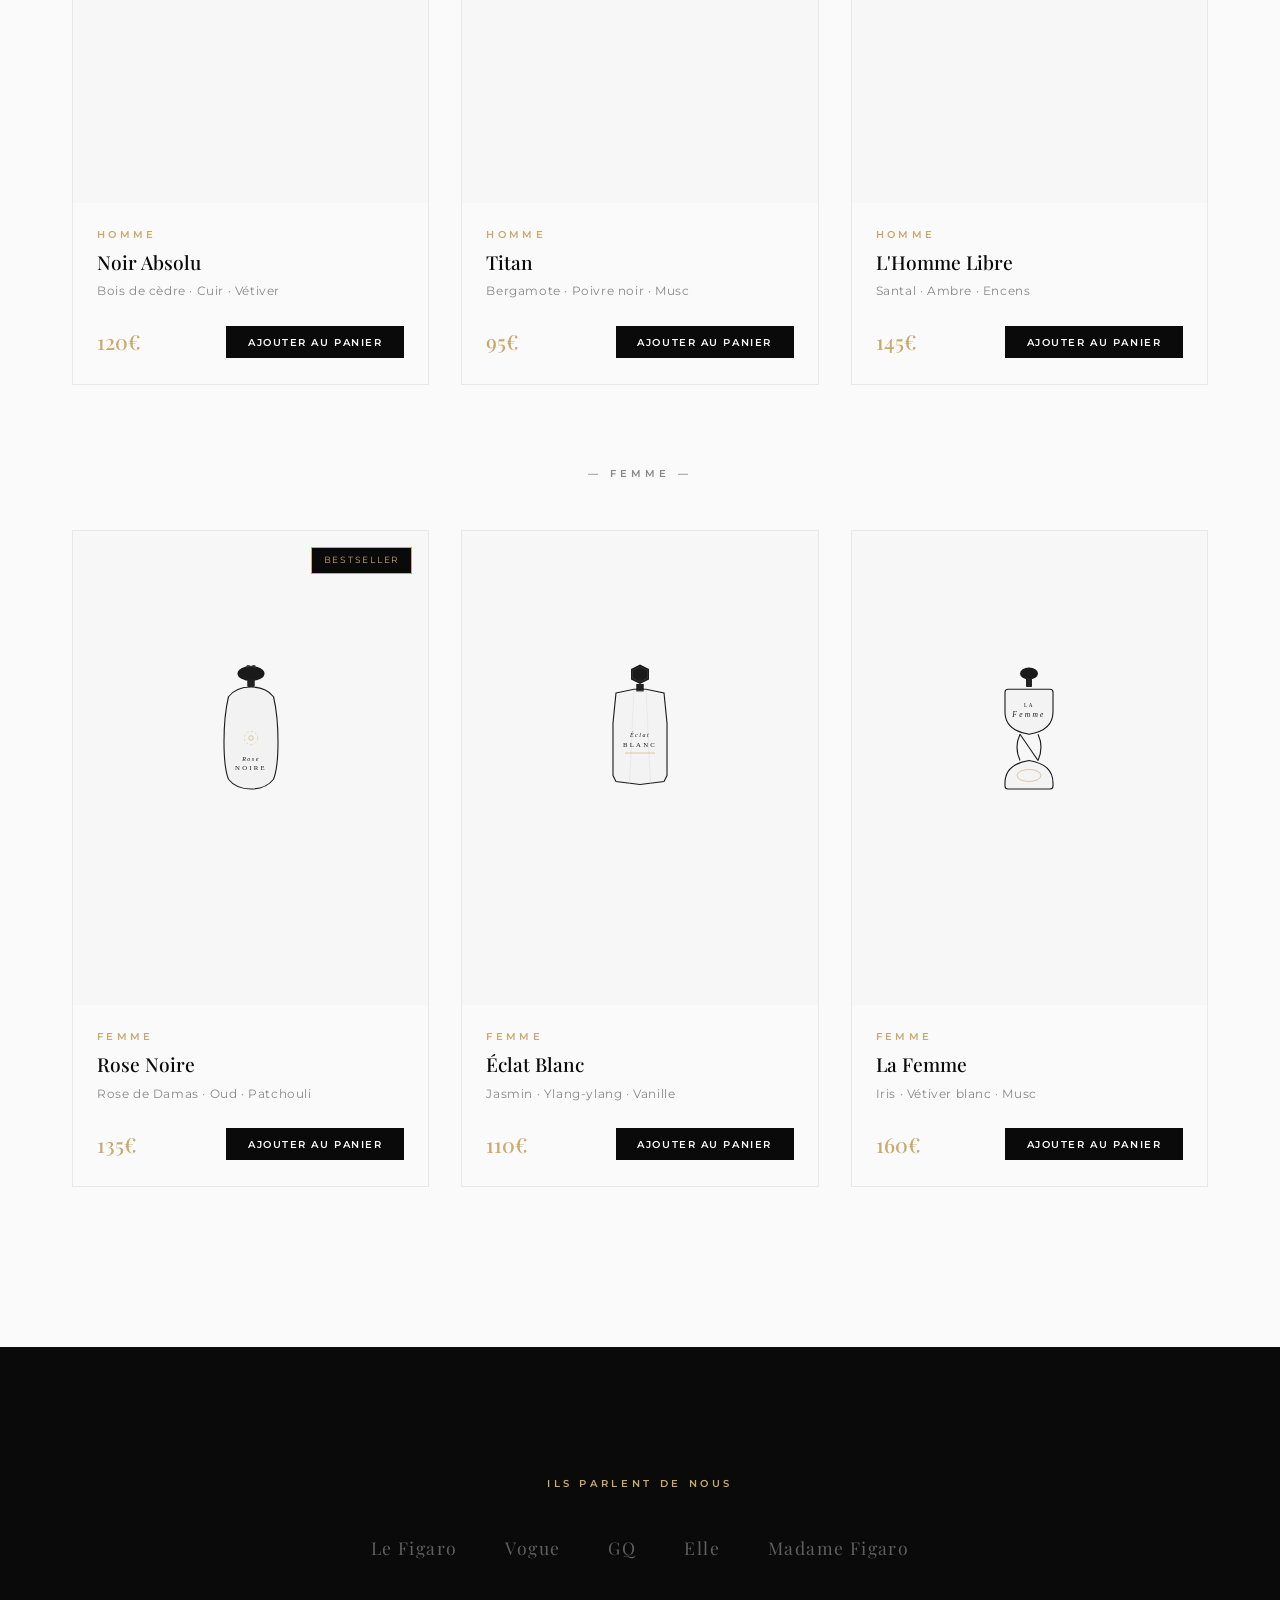
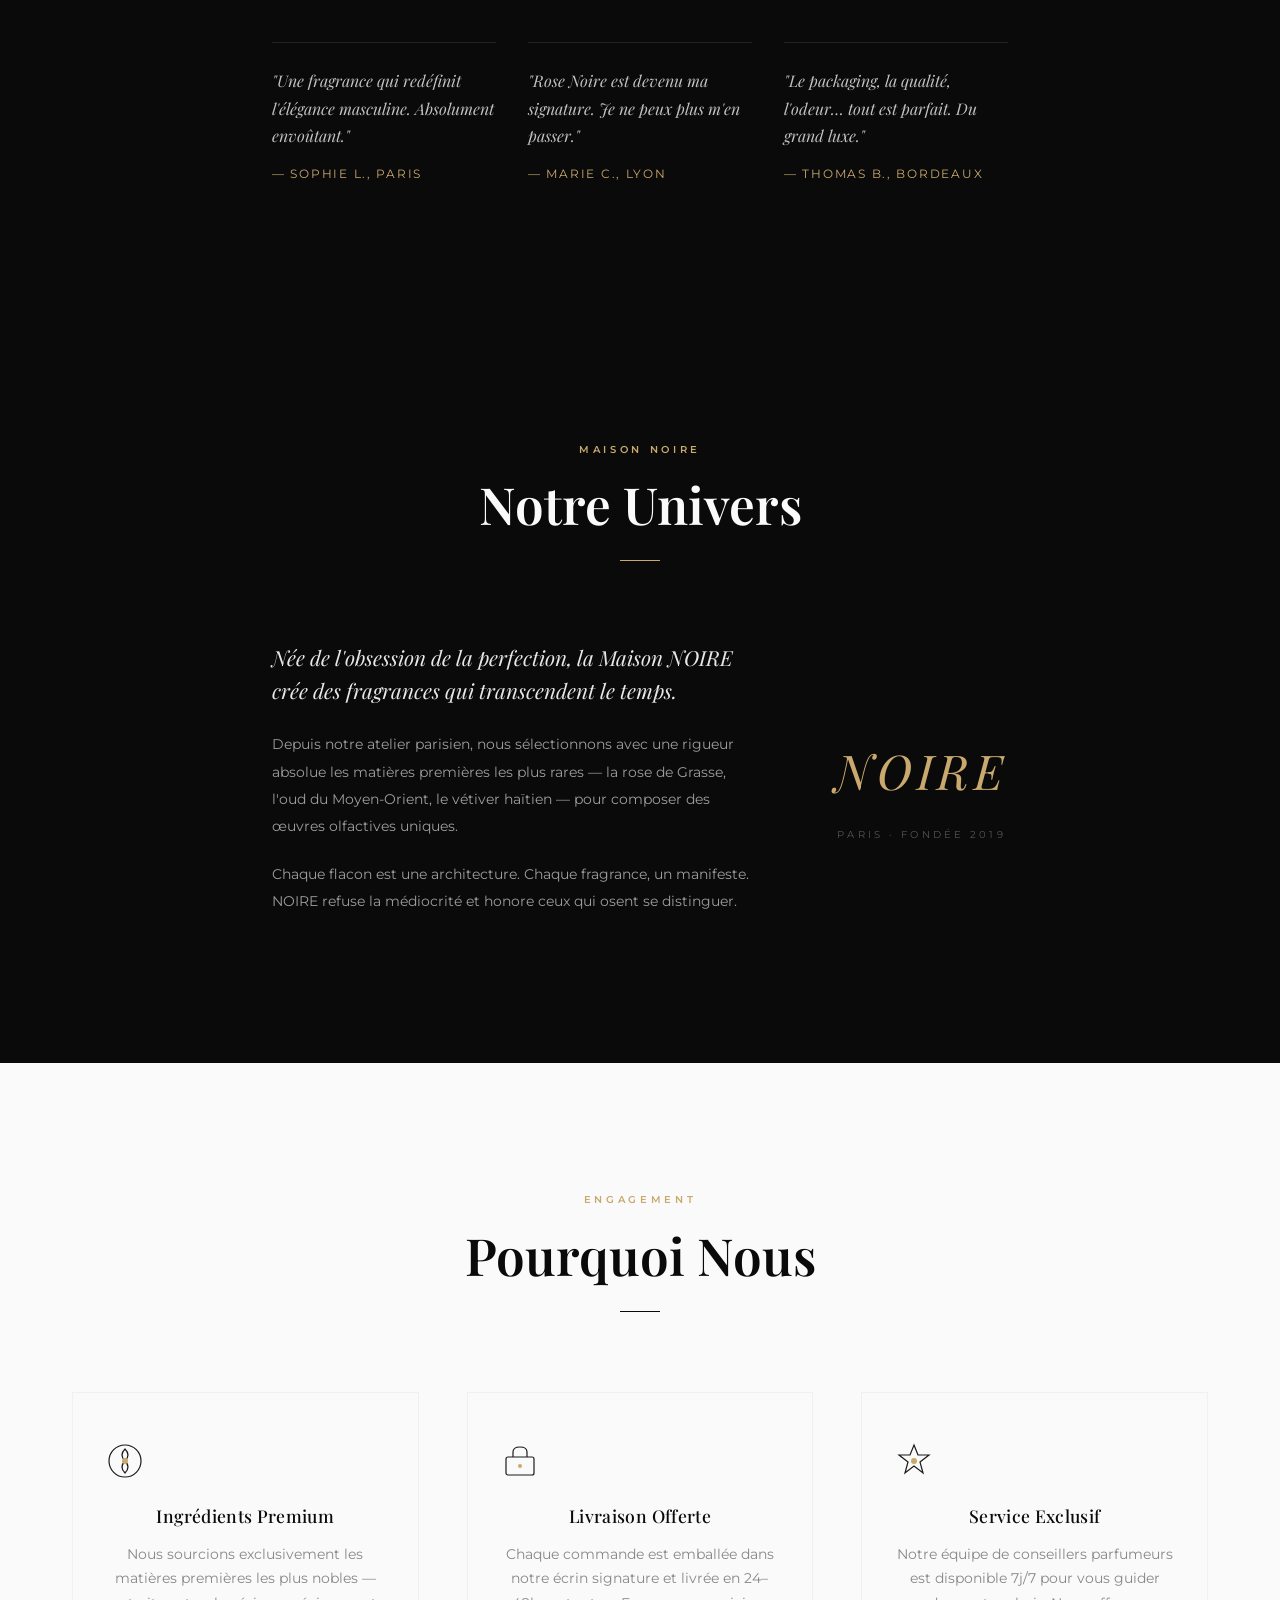
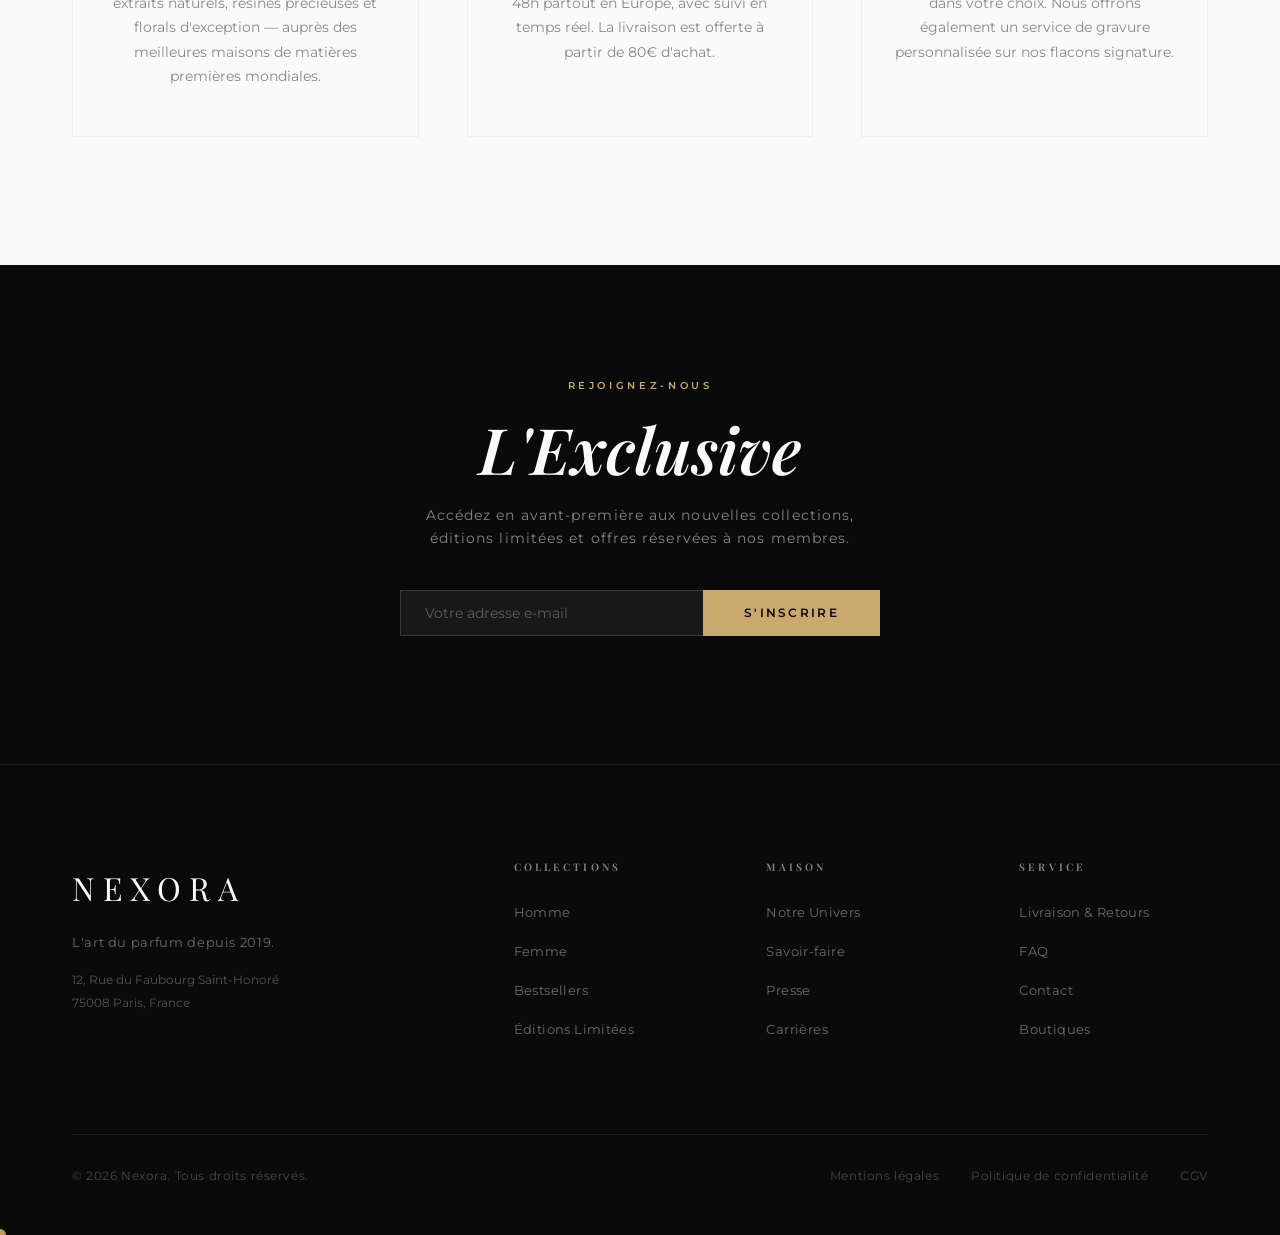
==== commit 3516b92c: "refonte complète: hero 3D, curseur custom, barre réassurance, section presse, badges produits, anima" ====
--- a/index.html
+++ b/index.html
@@ -56,8 +56,22 @@
     </div>
   </aside>
 
+  <!-- REASSURANCE BAR -->
+  <div class="reassurance-bar">
+    <div class="reassurance-bar__inner">
+      <span>Livraison offerte dès 80€</span>
+      <span class="rbar-sep">✦</span>
+      <span>Retours gratuits 30 jours</span>
+      <span class="rbar-sep">✦</span>
+      <span>Paiement sécurisé</span>
+      <span class="rbar-sep">✦</span>
+      <span>Emballage cadeau offert</span>
+    </div>
+  </div>
+
   <!-- HERO -->
   <section class="hero" id="hero">
+  <div class="hero__stage">
 
     <!-- ══ CLUSTER GAUCHE — flacon décomposé ══ -->
     <div class="hero__cluster hero__cluster--left" aria-hidden="true">
@@ -241,6 +255,8 @@
       </div>
     </div>
 
+  </div><!-- /.hero__stage -->
+
     <div class="hero__scroll-indicator">
       <span>Découvrir</span>
       <div class="scroll-line"></div>
@@ -264,6 +280,7 @@
 
         <article class="product-card animate-on-scroll" data-id="1">
           <div class="product-card__image">
+            <span class="product-card__badge">Bestseller</span>
             <svg viewBox="0 0 160 280" xmlns="http://www.w3.org/2000/svg" class="bottle-svg">
               <!-- Noir Absolu: tall rectangular flacon with angular cap -->
               <rect x="55" y="15" width="50" height="18" rx="2" fill="#2a2a2a"/>
@@ -349,6 +366,7 @@
 
         <article class="product-card animate-on-scroll" data-id="4">
           <div class="product-card__image">
+            <span class="product-card__badge">Bestseller</span>
             <svg viewBox="0 0 160 280" xmlns="http://www.w3.org/2000/svg" class="bottle-svg">
               <!-- Rose Noire: rounded feminine flacon with floral cap motif -->
               <ellipse cx="80" cy="14" rx="18" ry="10" fill="#1a1a1a"/>
@@ -439,6 +457,36 @@
     </div>
   </section>
 
+  <!-- PRESSE / SOCIAL PROOF -->
+  <section class="section section--black" id="presse">
+    <div class="container container--narrow">
+      <div class="section-header animate-on-scroll">
+        <p class="section-eyebrow section-eyebrow--light">Ils parlent de nous</p>
+        <div class="press-logos">
+          <span class="press-logo">Le Figaro</span>
+          <span class="press-logo">Vogue</span>
+          <span class="press-logo">GQ</span>
+          <span class="press-logo">Elle</span>
+          <span class="press-logo">Madame Figaro</span>
+        </div>
+      </div>
+      <div class="testimonials animate-on-scroll">
+        <blockquote class="testimonial">
+          <p class="testimonial__text">"Une fragrance qui redéfinit l'élégance masculine. Absolument envoûtant."</p>
+          <footer class="testimonial__author">— Sophie L., Paris</footer>
+        </blockquote>
+        <blockquote class="testimonial">
+          <p class="testimonial__text">"Rose Noire est devenu ma signature. Je ne peux plus m'en passer."</p>
+          <footer class="testimonial__author">— Marie C., Lyon</footer>
+        </blockquote>
+        <blockquote class="testimonial">
+          <p class="testimonial__text">"Le packaging, la qualité, l'odeur… tout est parfait. Du grand luxe."</p>
+          <footer class="testimonial__author">— Thomas B., Bordeaux</footer>
+        </blockquote>
+      </div>
+    </div>
+  </section>
+
   <!-- NOTRE UNIVERS -->
   <section class="section section--dark" id="univers">
     <div class="container container--narrow">
--- a/styles.css
+++ b/styles.css
@@ -40,6 +40,53 @@
 .container { max-width: 1200px; margin: 0 auto; padding: 0 2rem; }
 .container--narrow { max-width: 800px; }
 
+/* ── CUSTOM CURSOR ───────────────────────────────────────── */
+.cursor {
+  position: fixed;
+  width: 12px; height: 12px;
+  border-radius: 50%;
+  background: var(--gold);
+  pointer-events: none;
+  z-index: 9999;
+  transform: translate(-50%, -50%);
+  transition: transform 0.15s ease, width 0.25s ease, height 0.25s ease, opacity 0.25s ease;
+  mix-blend-mode: difference;
+}
+.cursor--hover {
+  width: 36px; height: 36px;
+  background: transparent;
+  border: 1.5px solid var(--gold);
+}
+body { cursor: none; }
+a, button { cursor: none; }
+
+@media (max-width: 768px) {
+  body { cursor: auto; }
+  a, button { cursor: auto; }
+  .cursor { display: none; }
+}
+
+/* ── REASSURANCE BAR ─────────────────────────────────────── */
+.reassurance-bar {
+  background: var(--gold);
+  color: var(--black);
+  font-size: 0.62rem;
+  letter-spacing: 0.18em;
+  text-transform: uppercase;
+  padding: 0.55rem 0;
+  text-align: center;
+  position: relative;
+  z-index: 900;
+}
+.reassurance-bar__inner {
+  display: flex;
+  justify-content: center;
+  align-items: center;
+  gap: 1.5rem;
+  flex-wrap: wrap;
+}
+.rbar-sep { opacity: 0.5; }
+
 /* ── HEADER ─────────────────────────────────────────────── */
 .header {
   position: fixed; top: 0; left: 0; right: 0; z-index: 1000;
@@ -204,6 +251,18 @@
   overflow: hidden;
   padding: 0 2rem;
 }
+
+/* 3D stage container */
+.hero__stage {
+  perspective: 1200px;
+  perspective-origin: 50% 45%;
+  position: relative;
+  width: 100%;
+  display: flex;
+  align-items: center;
+  justify-content: center;
+  min-height: 100vh;
+}
 .hero::before {
   content: '';
   position: absolute; inset: 0;
@@ -219,23 +278,40 @@
 .hero__cluster {
   position: absolute;
   top: 50%;
-  width: clamp(150px, 15vw, 215px);
+  width: clamp(150px, 15vw, 210px);
   z-index: 1;
   pointer-events: none;
   opacity: 0;
-  animation: clusterIn 1.6s cubic-bezier(0.4,0,0.2,1) 0.7s forwards;
-}
-.hero__cluster--left  { left: clamp(0.5rem, 3.5%, 55px); transform: translateY(-50%); }
-.hero__cluster--right { right: clamp(0.5rem, 3.5%, 55px); transform: translateY(-50%) scaleX(-1); }
+  transform-style: preserve-3d;
+  will-change: transform, opacity;
+  animation:
+    clusterIn 1.6s ease 0.7s forwards,
+    bottleFloat3D 6s ease-in-out 2.3s infinite;
+}
+.hero__cluster--left  { left: clamp(0.5rem, 3.5%, 55px); }
+.hero__cluster--right {
+  right: clamp(0.5rem, 3.5%, 55px);
+  animation-name: clusterInR, bottleFloat3DR;
+}
 
 @keyframes clusterIn {
-  from { opacity: 0; }
-  to   { opacity: 1; }
-}
-.hero__cluster--right { animation-name: clusterInR; }
+  from { opacity: 0; transform: translateY(-50%); }
+  to   { opacity: 1; transform: translateY(-50%) rotateY(-8deg) rotateX(3deg); }
+}
+
+@keyframes bottleFloat3D {
+  0%,100% { transform: translateY(-50%) rotateY(-8deg) rotateX(3deg); }
+  50%     { transform: translateY(-52%) rotateY(8deg) rotateX(-2deg); }
+}
+
 @keyframes clusterInR {
   from { opacity: 0; transform: translateY(-50%) scaleX(-1); }
-  to   { opacity: 1; transform: translateY(-50%) scaleX(-1); }
+  to   { opacity: 1; transform: translateY(-50%) scaleX(-1) rotateY(-8deg) rotateX(3deg); }
+}
+
+@keyframes bottleFloat3DR {
+  0%,100% { transform: translateY(-50%) scaleX(-1) rotateY(-8deg) rotateX(3deg); }
+  50%     { transform: translateY(-52%) scaleX(-1) rotateY(8deg) rotateX(-2deg); }
 }
 
 /* Scène — padding-top pour laisser la place au bouchon flottant */
@@ -521,13 +597,82 @@
 
 /* ── SCROLL ANIMATIONS ───────────────────────────────────── */
 .animate-on-scroll {
-  opacity: 0; transform: translateY(28px);
-  transition: opacity 0.7s cubic-bezier(0.4,0,0.2,1), transform 0.7s cubic-bezier(0.4,0,0.2,1);
+  opacity: 0;
+  transform: translateY(40px);
+  transition: opacity 0.8s cubic-bezier(0.4,0,0.2,1), transform 0.8s cubic-bezier(0.4,0,0.2,1);
 }
 .animate-on-scroll.visible { opacity: 1; transform: translateY(0); }
 .animate-on-scroll:nth-child(2) { transition-delay: 0.1s; }
 .animate-on-scroll:nth-child(3) { transition-delay: 0.2s; }
 .animate-on-scroll:nth-child(4) { transition-delay: 0.05s; }
+
+/* Cartes produits en cascade */
+.products-grid .product-card:nth-child(1) { transition-delay: 0s; }
+.products-grid .product-card:nth-child(2) { transition-delay: 0.1s; }
+.products-grid .product-card:nth-child(3) { transition-delay: 0.2s; }
+
+/* ── PRESS LOGOS & TESTIMONIALS ──────────────────────────── */
+.section--black { background: var(--black); color: var(--white); }
+
+.press-logos {
+  display: flex;
+  justify-content: center;
+  align-items: center;
+  gap: 3rem;
+  flex-wrap: wrap;
+  margin: 2.5rem 0;
+}
+.press-logo {
+  font-family: 'Playfair Display', serif;
+  font-size: 1.1rem;
+  color: rgba(255,255,255,0.35);
+  letter-spacing: 0.08em;
+  transition: color var(--transition);
+}
+.press-logo:hover { color: var(--gold); }
+
+.testimonials {
+  display: grid;
+  grid-template-columns: repeat(3, 1fr);
+  gap: 2rem;
+  margin-top: 3rem;
+}
+.testimonial {
+  border-top: 1px solid rgba(255,255,255,0.1);
+  padding-top: 1.5rem;
+}
+.testimonial__text {
+  font-family: 'Playfair Display', serif;
+  font-size: 1rem;
+  font-style: italic;
+  color: rgba(255,255,255,0.75);
+  line-height: 1.7;
+  margin-bottom: 1rem;
+}
+.testimonial__author {
+  font-size: 0.72rem;
+  letter-spacing: 0.15em;
+  text-transform: uppercase;
+  color: var(--gold);
+}
+
+/* ── PRODUCT CARD BADGE ──────────────────────────────────── */
+.product-card__badge {
+  position: absolute;
+  top: 1rem;
+  right: 1rem;
+  background: var(--black);
+  color: var(--gold);
+  font-size: 0.55rem;
+  letter-spacing: 0.2em;
+  text-transform: uppercase;
+  padding: 0.3rem 0.7rem;
+  border: 1px solid var(--gold);
+  z-index: 2;
+}
+
+/* ── FOCUS VISIBLE ───────────────────────────────────────── */
+:focus-visible { outline: 2px solid var(--gold); outline-offset: 3px; }
 
 /* ── RESPONSIVE ──────────────────────────────────────────── */
 @media (max-width: 1024px) {
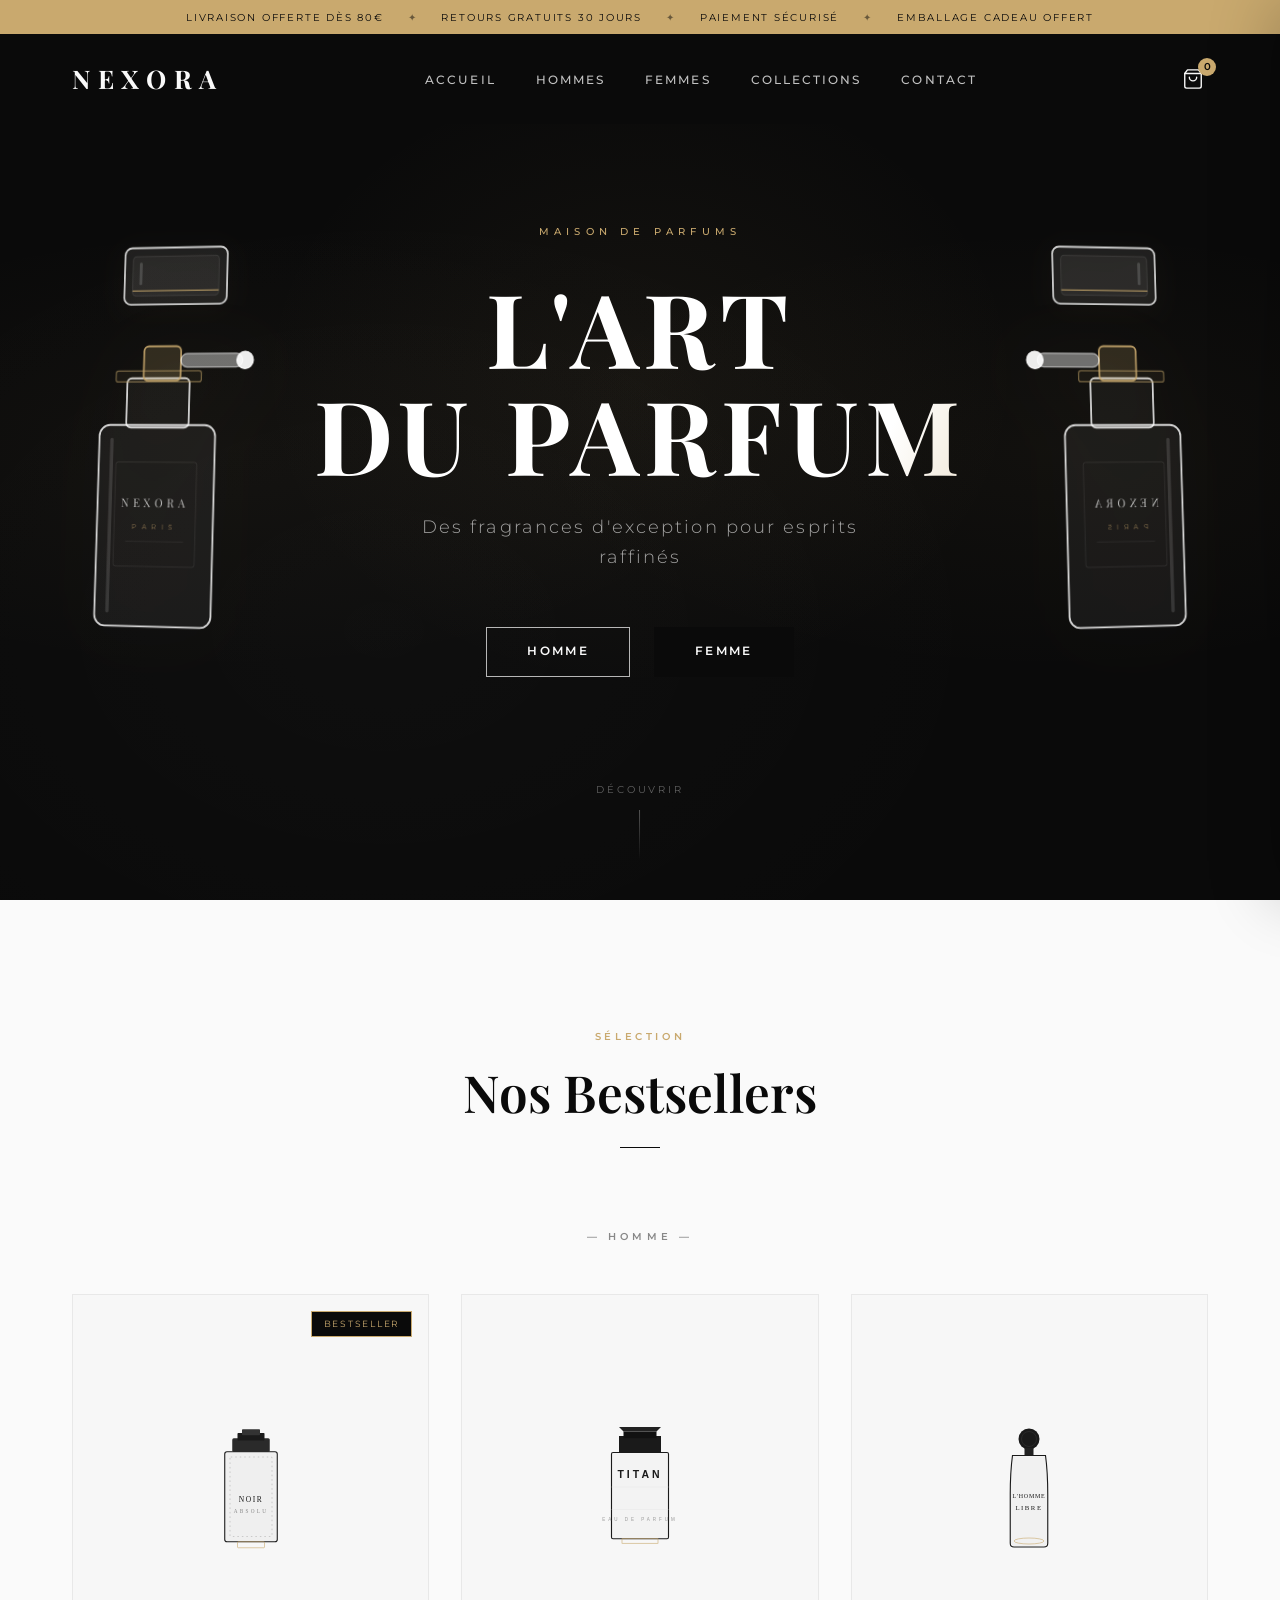
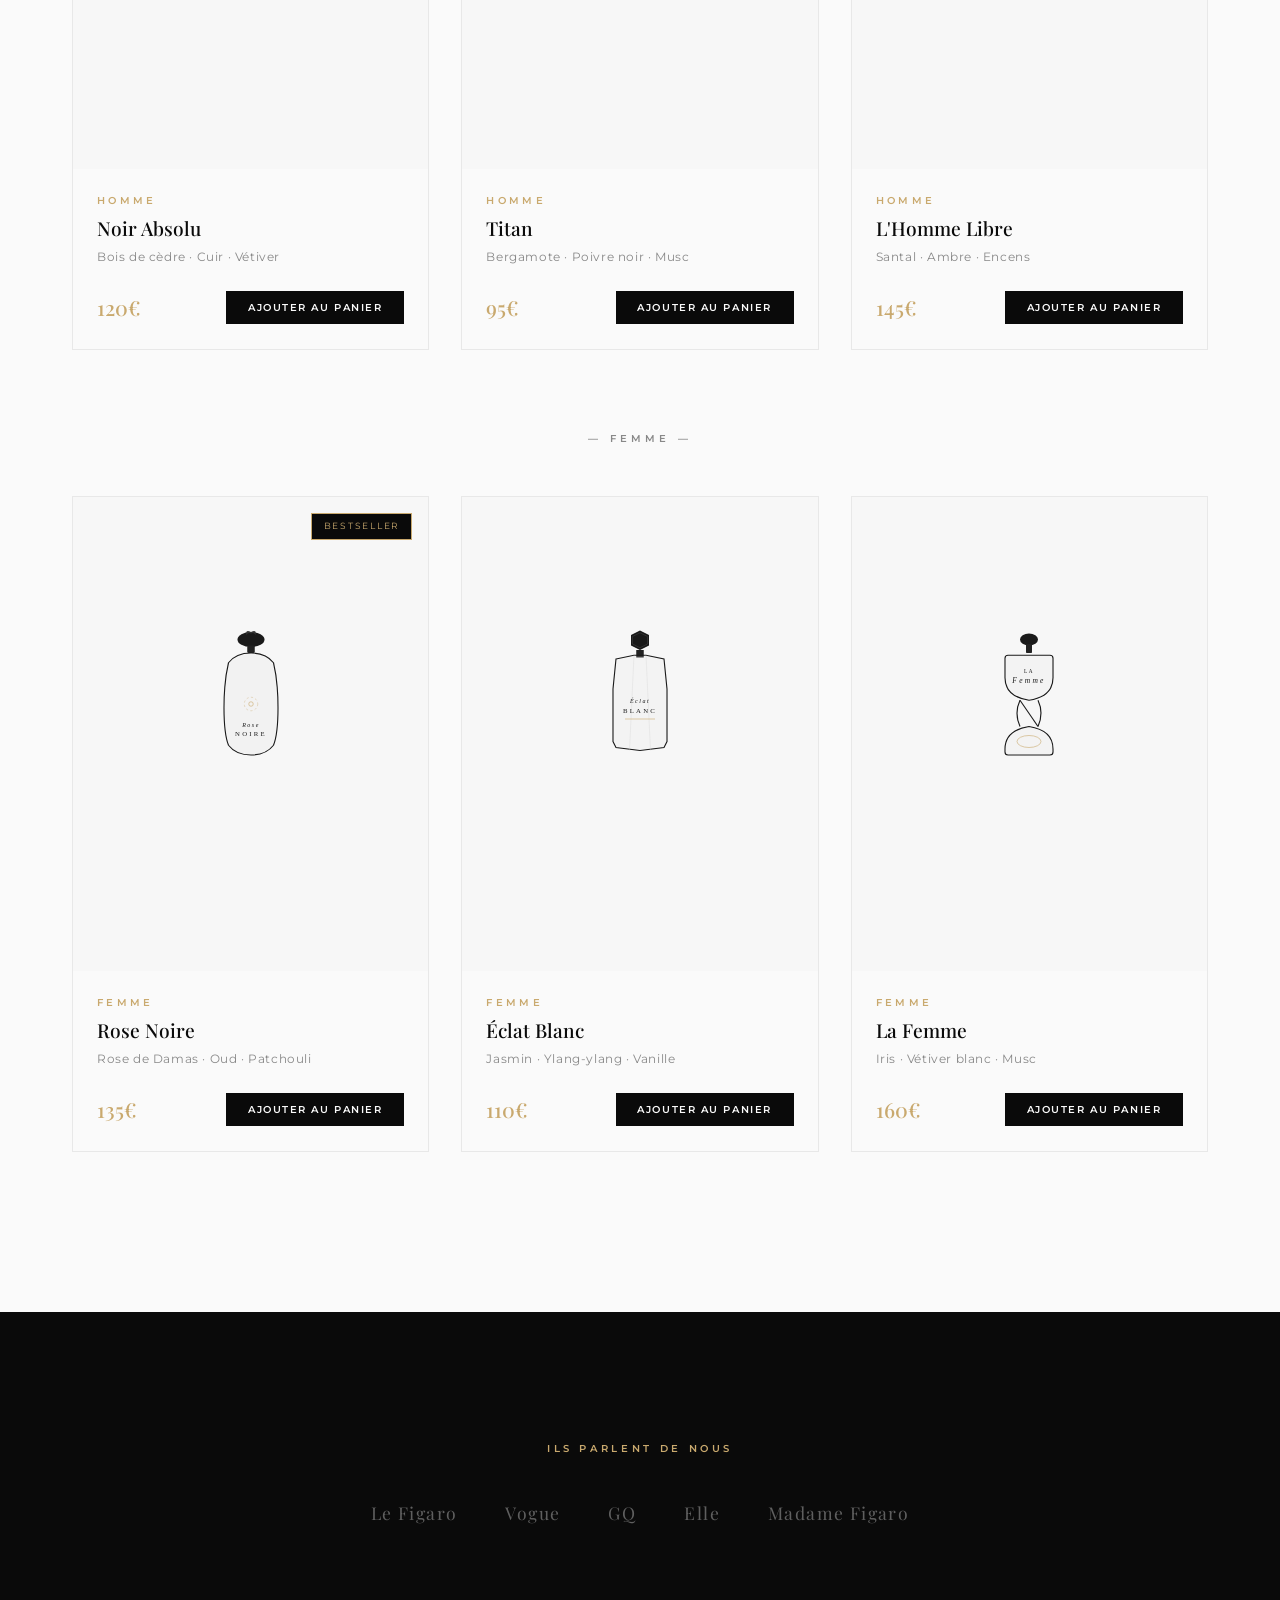
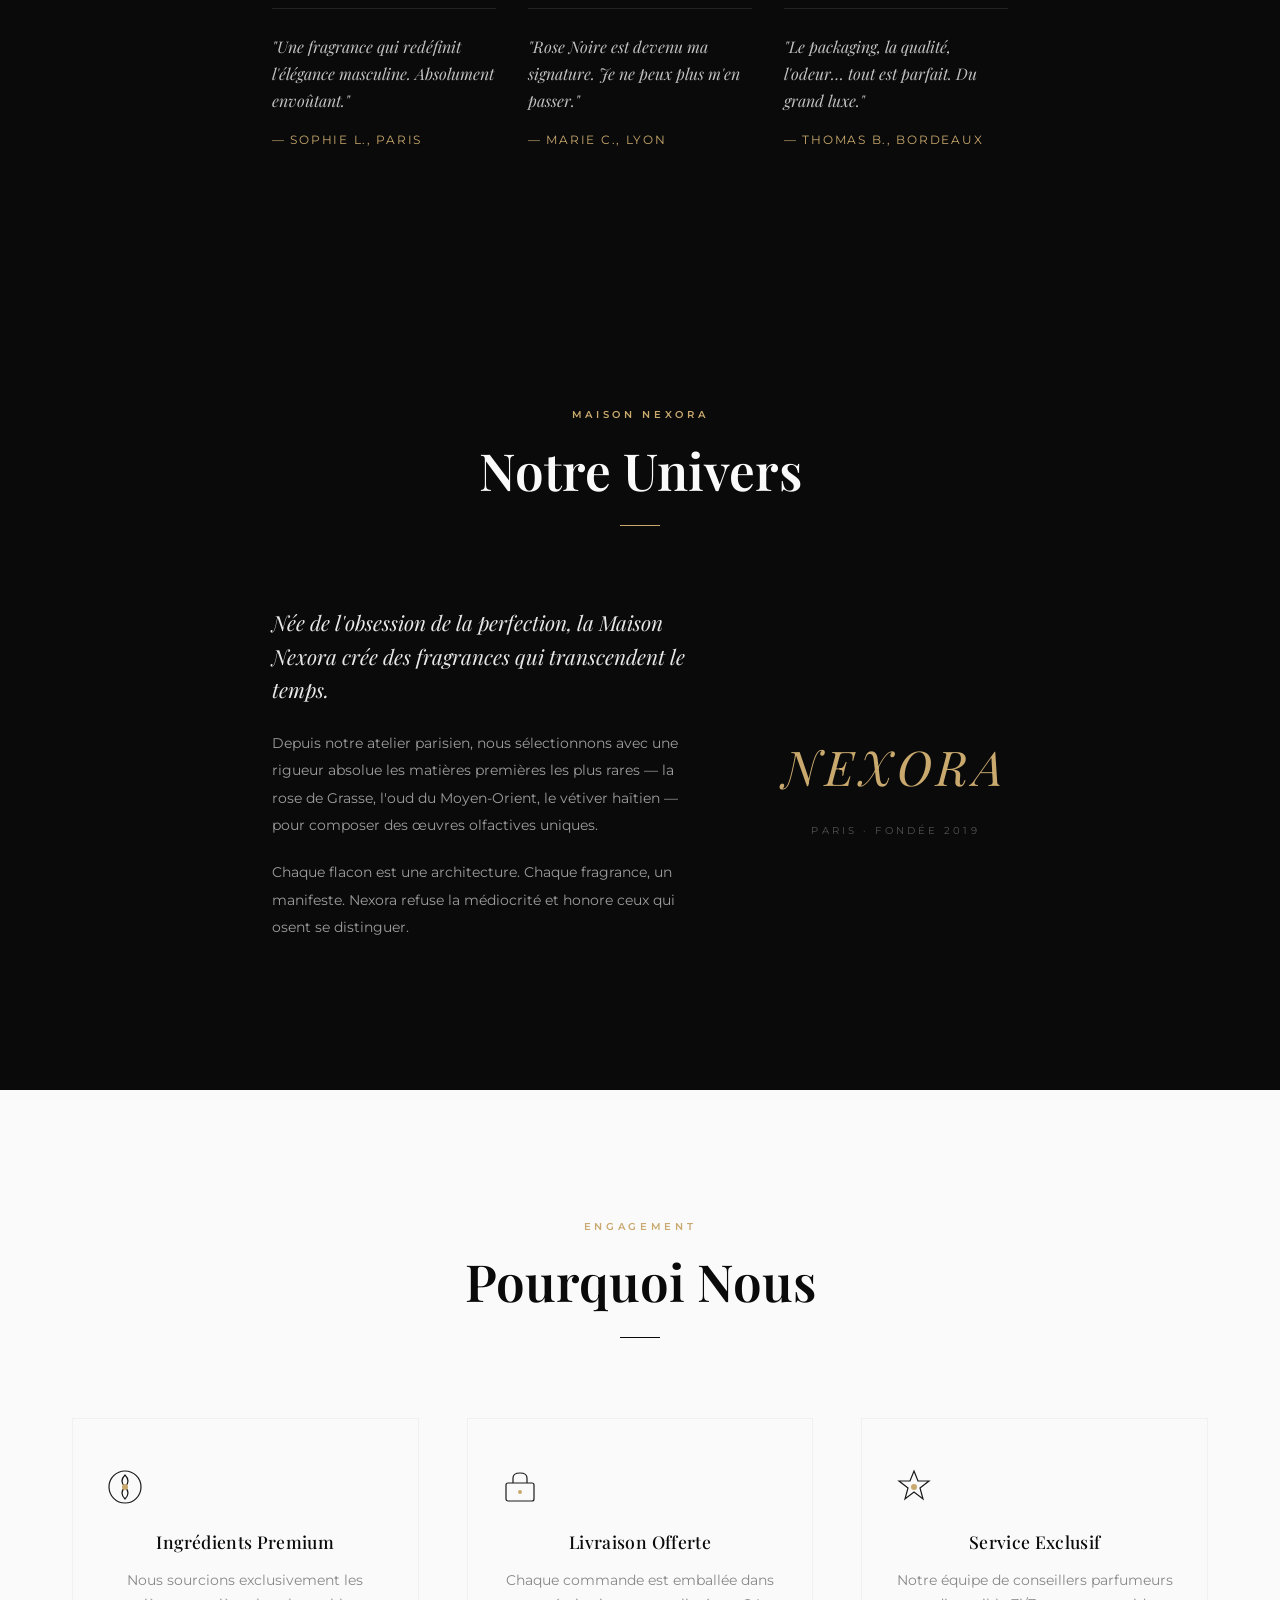
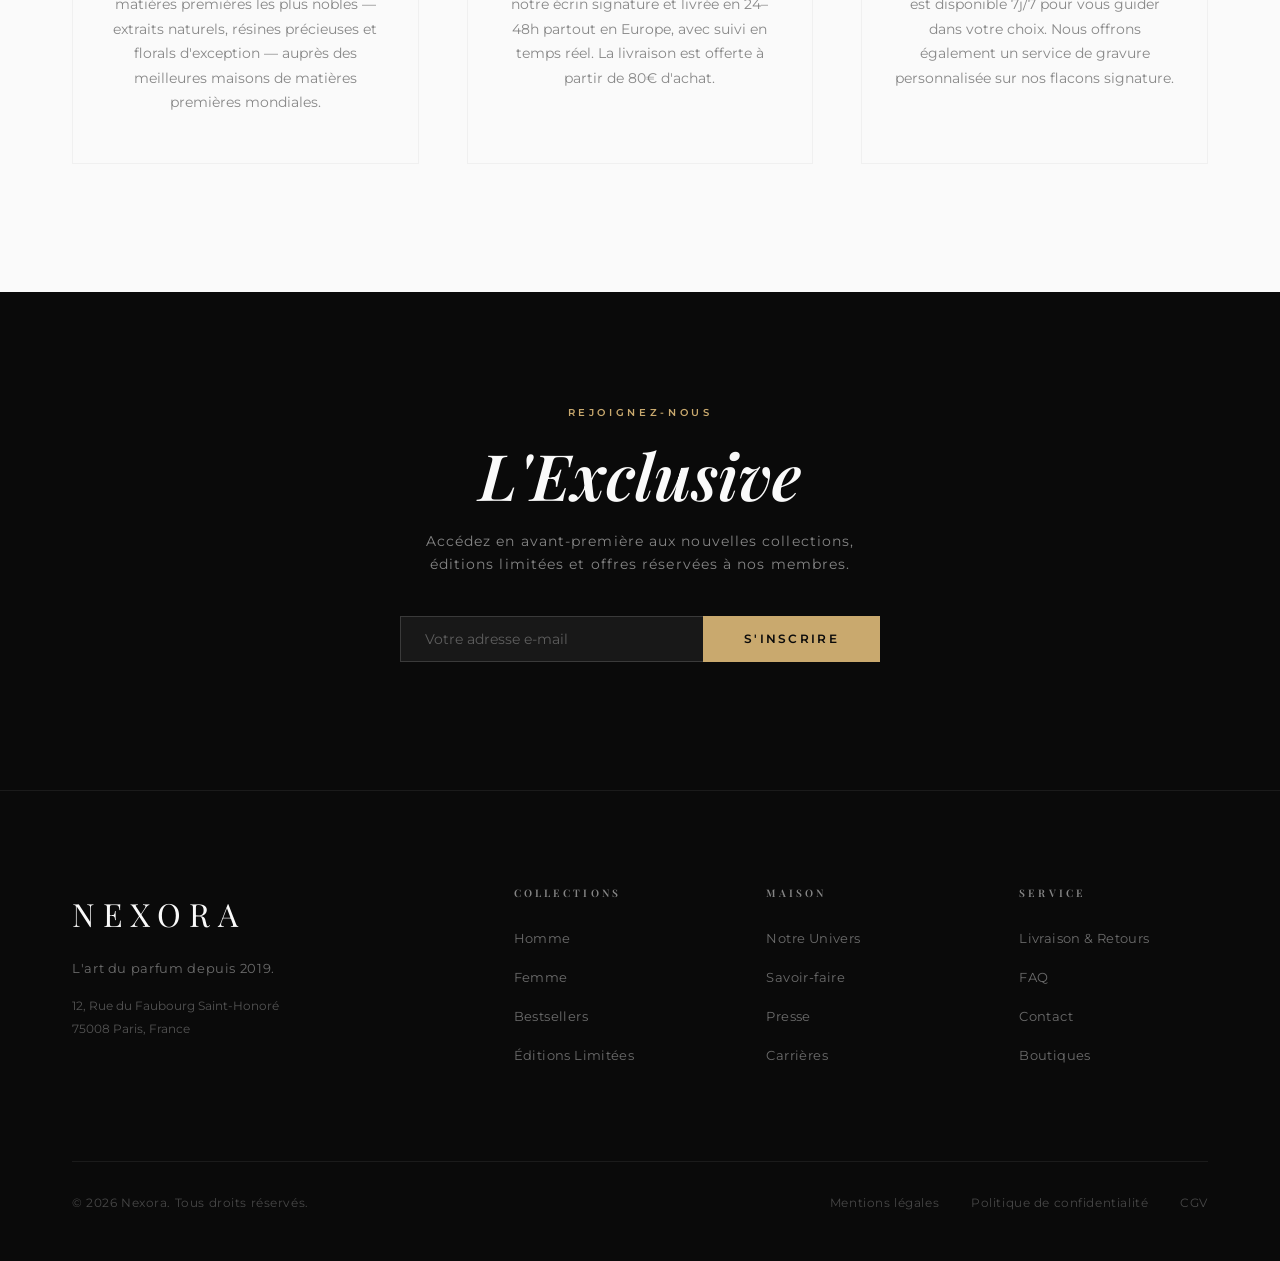
==== commit 71f0bbc1: "fix: topbar empilé, curseur robuste, reliquats de marque - Topbar fixe empilant bandeau réassurance " ====
--- a/index.html
+++ b/index.html
@@ -11,6 +11,22 @@
   <link href="https://fonts.googleapis.com/css2?family=Playfair+Display:ital,wght@0,400;0,500;0,600;0,700;1,400;1,500&family=Montserrat:wght@300;400;500;600&display=swap" rel="stylesheet" />
 </head>
 <body>
+
+  <!-- TOPBAR (bandeau réassurance + header empilés, fixés en haut) -->
+  <div class="topbar" id="topbar">
+
+  <!-- REASSURANCE BAR -->
+  <div class="reassurance-bar">
+    <div class="reassurance-bar__inner">
+      <span>Livraison offerte dès 80€</span>
+      <span class="rbar-sep">✦</span>
+      <span>Retours gratuits 30 jours</span>
+      <span class="rbar-sep">✦</span>
+      <span>Paiement sécurisé</span>
+      <span class="rbar-sep">✦</span>
+      <span>Emballage cadeau offert</span>
+    </div>
+  </div>
 
   <!-- HEADER -->
   <header class="header" id="header">
@@ -37,6 +53,8 @@
     </div>
   </header>
 
+  </div><!-- /.topbar -->
+
   <!-- CART SIDEBAR -->
   <div class="cart-overlay" id="cartOverlay"></div>
   <aside class="cart-sidebar" id="cartSidebar">
@@ -55,19 +73,6 @@
       <button class="btn btn--filled btn--full">Commander</button>
     </div>
   </aside>
-
-  <!-- REASSURANCE BAR -->
-  <div class="reassurance-bar">
-    <div class="reassurance-bar__inner">
-      <span>Livraison offerte dès 80€</span>
-      <span class="rbar-sep">✦</span>
-      <span>Retours gratuits 30 jours</span>
-      <span class="rbar-sep">✦</span>
-      <span>Paiement sécurisé</span>
-      <span class="rbar-sep">✦</span>
-      <span>Emballage cadeau offert</span>
-    </div>
-  </div>
 
   <!-- HERO -->
   <section class="hero" id="hero">
@@ -491,18 +496,18 @@
   <section class="section section--dark" id="univers">
     <div class="container container--narrow">
       <div class="section-header animate-on-scroll">
-        <p class="section-eyebrow section-eyebrow--light">Maison NOIRE</p>
+        <p class="section-eyebrow section-eyebrow--light">Maison Nexora</p>
         <h2 class="section-title section-title--light">Notre Univers</h2>
         <div class="title-divider title-divider--gold"></div>
       </div>
       <div class="univers-content animate-on-scroll">
         <div class="univers-text">
-          <p class="lead-text">Née de l'obsession de la perfection, la Maison NOIRE crée des fragrances qui transcendent le temps.</p>
+          <p class="lead-text">Née de l'obsession de la perfection, la Maison Nexora crée des fragrances qui transcendent le temps.</p>
           <p>Depuis notre atelier parisien, nous sélectionnons avec une rigueur absolue les matières premières les plus rares — la rose de Grasse, l'oud du Moyen-Orient, le vétiver haïtien — pour composer des œuvres olfactives uniques.</p>
-          <p>Chaque flacon est une architecture. Chaque fragrance, un manifeste. NOIRE refuse la médiocrité et honore ceux qui osent se distinguer.</p>
+          <p>Chaque flacon est une architecture. Chaque fragrance, un manifeste. Nexora refuse la médiocrité et honore ceux qui osent se distinguer.</p>
         </div>
         <div class="univers-signature">
-          <span class="signature-text">NOIRE</span>
+          <span class="signature-text">NEXORA</span>
           <span class="signature-sub">Paris · Fondée 2019</span>
         </div>
       </div>
--- a/styles.css
+++ b/styles.css
@@ -57,12 +57,12 @@
   background: transparent;
   border: 1.5px solid var(--gold);
 }
-body { cursor: none; }
-a, button { cursor: none; }
+/* cursor: none uniquement si le curseur custom est actif (classe ajoutée par JS) */
+body.has-cursor { cursor: none; }
+body.has-cursor a, body.has-cursor button { cursor: none; }
 
 @media (max-width: 768px) {
-  body { cursor: auto; }
-  a, button { cursor: auto; }
+  body.has-cursor, body.has-cursor a, body.has-cursor button { cursor: auto; }
   .cursor { display: none; }
 }
 
@@ -75,8 +75,6 @@
   text-transform: uppercase;
   padding: 0.55rem 0;
   text-align: center;
-  position: relative;
-  z-index: 900;
 }
 .reassurance-bar__inner {
   display: flex;
@@ -87,9 +85,14 @@
 }
 .rbar-sep { opacity: 0.5; }
 
+/* ── TOPBAR (réassurance + header empilés, fixés) ───────── */
+.topbar {
+  position: fixed; top: 0; left: 0; right: 0; z-index: 1000;
+}
+
 /* ── HEADER ─────────────────────────────────────────────── */
 .header {
-  position: fixed; top: 0; left: 0; right: 0; z-index: 1000;
+  position: relative; z-index: 1;
   background: var(--black);
   backdrop-filter: blur(10px);
   -webkit-backdrop-filter: blur(10px);
@@ -503,6 +506,7 @@
 }
 
 .product-card__image {
+  position: relative;
   background: #f7f7f7; aspect-ratio: 3/4;
   display: flex; align-items: center; justify-content: center;
   overflow: hidden; padding: 2rem;
@@ -673,6 +677,16 @@
 
 /* ── FOCUS VISIBLE ───────────────────────────────────────── */
 :focus-visible { outline: 2px solid var(--gold); outline-offset: 3px; }
+
+/* ── REDUCED MOTION (accessibilité) ──────────────────────── */
+@media (prefers-reduced-motion: reduce) {
+  *, *::before, *::after {
+    animation-duration: 0.01ms !important;
+    animation-iteration-count: 1 !important;
+    transition-duration: 0.01ms !important;
+    scroll-behavior: auto !important;
+  }
+}
 
 /* ── RESPONSIVE ──────────────────────────────────────────── */
 @media (max-width: 1024px) {
@@ -702,6 +716,9 @@
   .footer__legal { flex-wrap: wrap; justify-content: center; gap: 1rem; }
   /* Réduire les clusters sur tablette */
   .hero__cluster { width: clamp(110px, 12vw, 155px); }
+  /* Presse & témoignages */
+  .testimonials { grid-template-columns: 1fr; gap: 1.5rem; }
+  .press-logos { gap: 2rem; }
 }
 
 @media (max-width: 640px) {
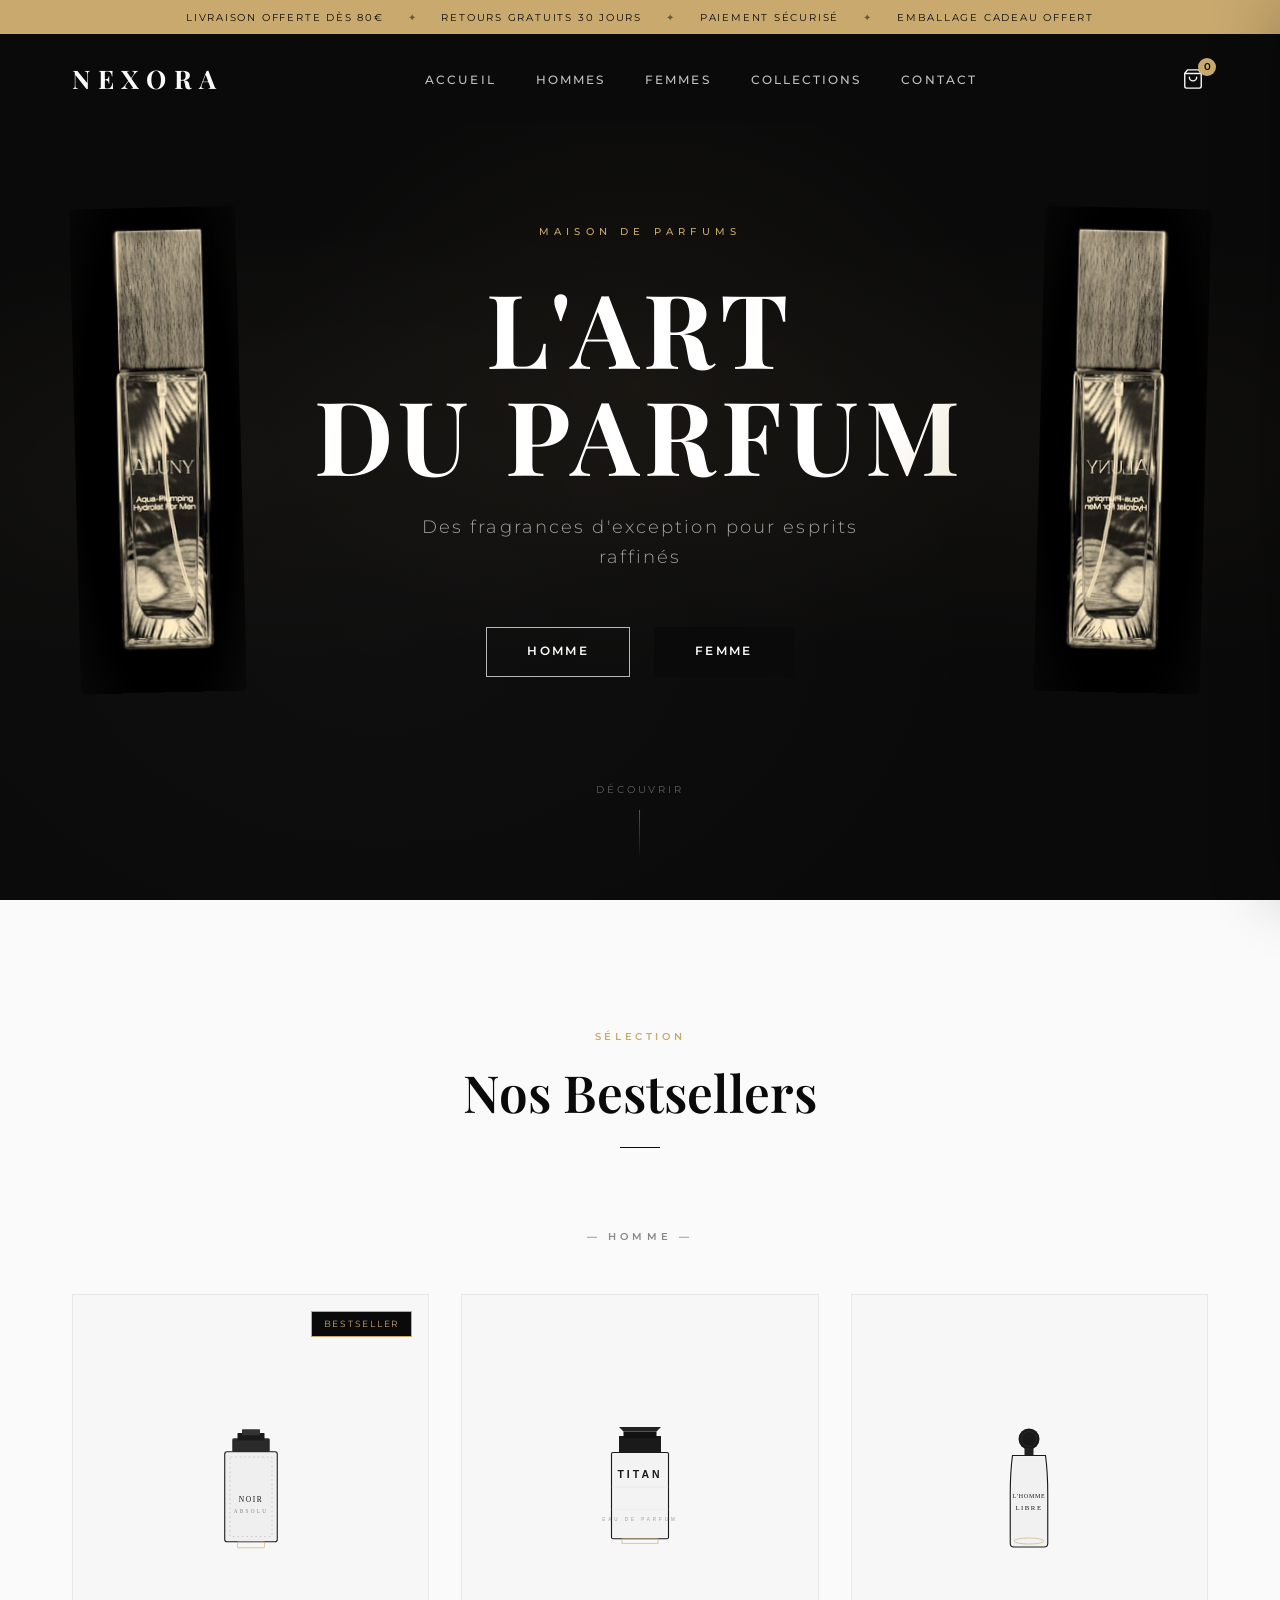
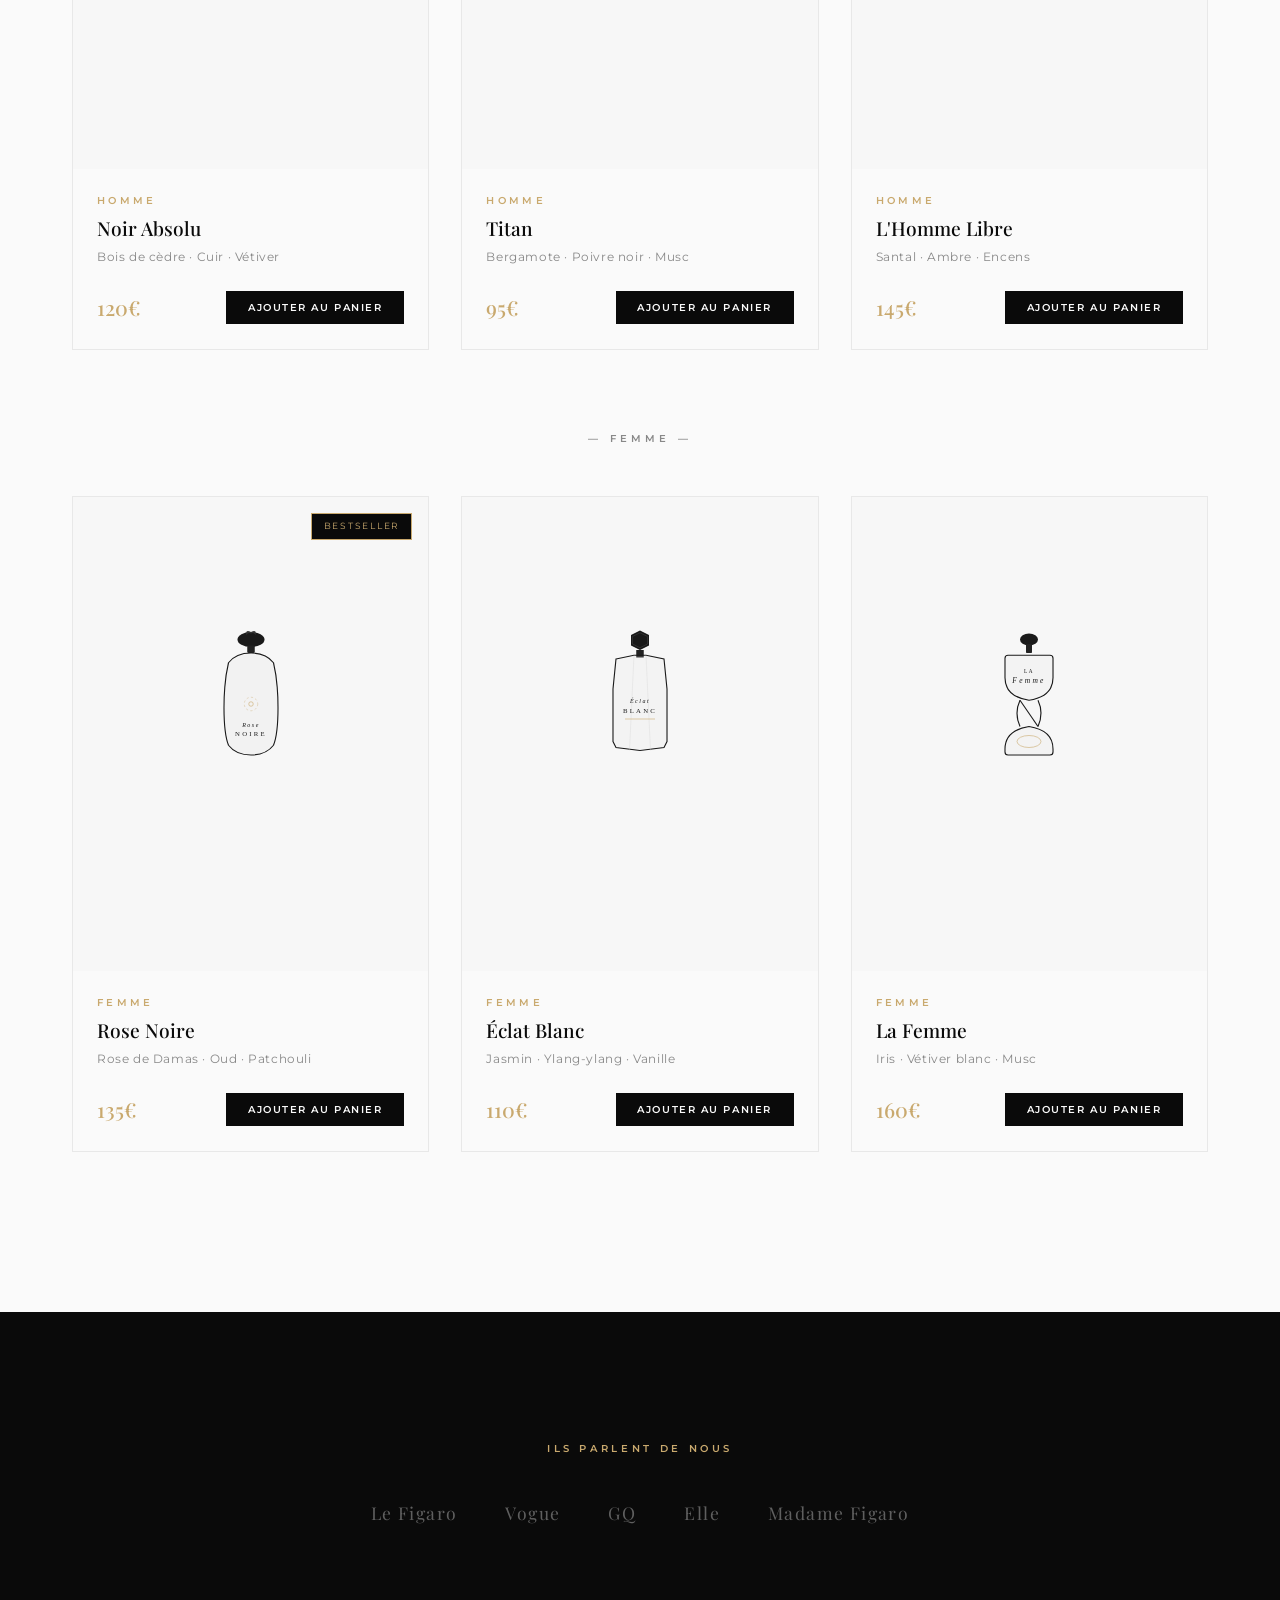
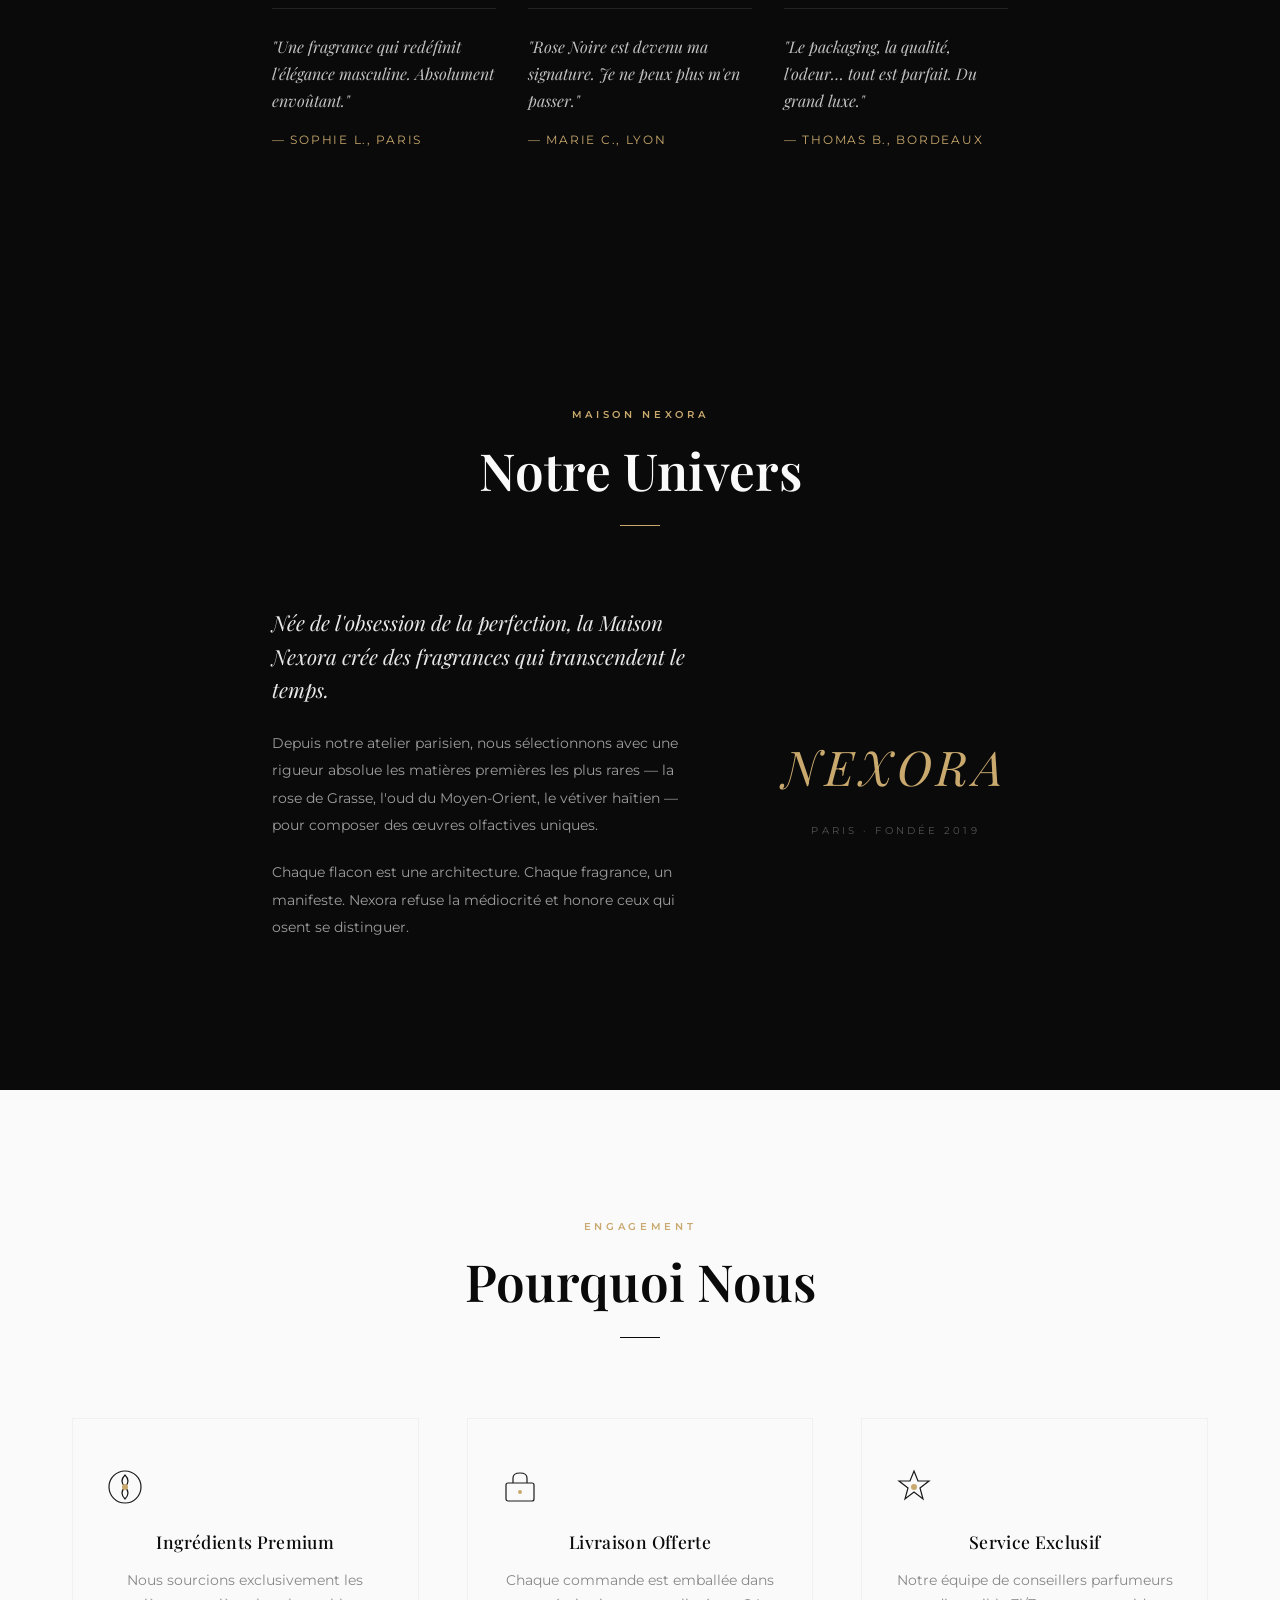
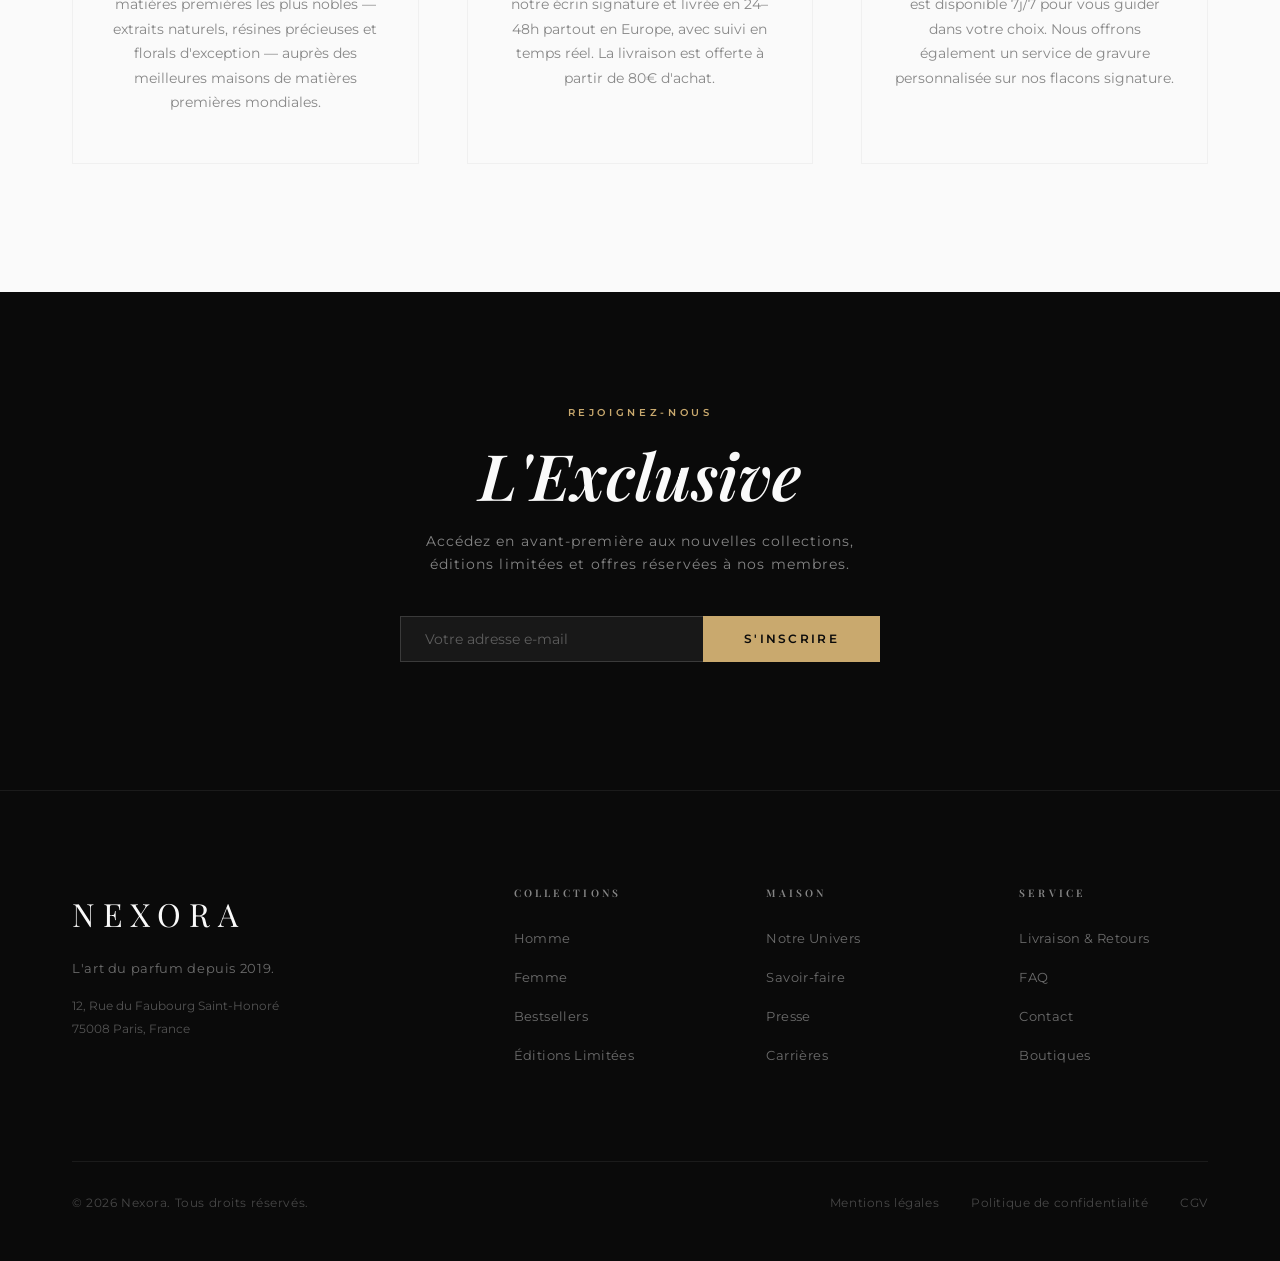
==== commit 0f95ad68: "feat: flacons réalistes en photo dans le hero Remplace les flacons SVG par une vraie photo de parfum" ====
--- a/index.html
+++ b/index.html
@@ -78,61 +78,12 @@
   <section class="hero" id="hero">
   <div class="hero__stage">
 
-    <!-- ══ CLUSTER GAUCHE — flacon décomposé ══ -->
+    <!-- ══ CLUSTER GAUCHE — flacon réaliste ══ -->
     <div class="hero__cluster hero__cluster--left" aria-hidden="true">
       <div class="cluster__scene">
 
-        <!-- Bouchon flottant (séparé du corps) -->
-        <div class="cluster__cap">
-          <svg viewBox="0 0 92 50" fill="none" xmlns="http://www.w3.org/2000/svg">
-            <rect x="2" y="2" width="88" height="46" rx="6"
-                  fill="rgba(255,255,255,0.08)" stroke="rgba(255,255,255,0.78)" stroke-width="1.5"/>
-            <rect x="9" y="9" width="74" height="32" rx="3"
-                  fill="rgba(255,255,255,0.04)" stroke="rgba(255,255,255,0.10)" stroke-width="0.8"/>
-            <line x1="9"  y1="37" x2="83" y2="37"
-                  stroke="rgba(201,169,110,0.65)" stroke-width="1.2"/>
-            <line x1="16" y1="15" x2="16" y2="31"
-                  stroke="rgba(255,255,255,0.15)" stroke-width="2.5" stroke-linecap="round"/>
-          </svg>
-        </div>
-
-        <!-- Corps du flacon (sans bouchon, nozzle → droite) -->
-        <div class="cluster__body">
-          <svg viewBox="0 0 155 295" fill="none" xmlns="http://www.w3.org/2000/svg">
-            <!-- Corps -->
-            <rect x="15" y="108" width="100" height="162" rx="9"
-                  fill="rgba(255,255,255,0.05)" stroke="rgba(255,255,255,0.82)" stroke-width="1.5"/>
-            <!-- Reflet verre -->
-            <line x1="26" y1="120" x2="26" y2="258"
-                  stroke="rgba(255,255,255,0.13)" stroke-width="3" stroke-linecap="round"/>
-            <!-- Col -->
-            <rect x="38" y="70" width="54" height="40" rx="4"
-                  fill="rgba(255,255,255,0.04)" stroke="rgba(255,255,255,0.82)" stroke-width="1.5"/>
-            <!-- Trace bouchon retiré (ligne dorée) -->
-            <rect x="28" y="64" width="74" height="9" rx="2"
-                  fill="rgba(201,169,110,0.06)" stroke="rgba(201,169,110,0.55)" stroke-width="1"/>
-            <!-- Pompe (or) -->
-            <rect x="52" y="44" width="32" height="28" rx="4"
-                  fill="rgba(201,169,110,0.18)" stroke="rgba(201,169,110,0.88)" stroke-width="1.5"/>
-            <!-- Bras nozzle -->
-            <rect x="84" y="50" width="53" height="11" rx="5.5"
-                  fill="rgba(255,255,255,0.40)" stroke="rgba(255,255,255,0.58)" stroke-width="1"/>
-            <!-- Embout nozzle -->
-            <circle cx="139" cy="55.5" r="7"
-                    fill="rgba(255,255,255,0.92)" stroke="rgba(255,255,255,0.95)" stroke-width="1"/>
-            <!-- Étiquette -->
-            <rect x="30" y="138" width="70" height="84" rx="2"
-                  stroke="rgba(255,255,255,0.09)" stroke-width="0.8"/>
-            <text x="65" y="174" text-anchor="middle"
-                  font-family="'Playfair Display',serif" font-size="9.5"
-                  fill="rgba(255,255,255,0.70)" letter-spacing="3.5">NEXORA</text>
-            <text x="65" y="192" text-anchor="middle"
-                  font-family="Montserrat,sans-serif" font-size="5.5"
-                  fill="rgba(201,169,110,0.65)" letter-spacing="4.5">PARIS</text>
-            <line x1="40" y1="202" x2="90" y2="202"
-                  stroke="rgba(255,255,255,0.07)" stroke-width="0.8"/>
-          </svg>
-        </div>
+        <!-- Flacon photo réaliste -->
+        <img class="cluster__photo" src="assets/perfume.jpg" alt="" loading="eager" />
 
         <!-- Rayons de spray en éventail + brume -->
         <div class="cluster__spray">
@@ -185,47 +136,7 @@
     <div class="hero__cluster hero__cluster--right" aria-hidden="true">
       <div class="cluster__scene">
 
-        <div class="cluster__cap">
-          <svg viewBox="0 0 92 50" fill="none" xmlns="http://www.w3.org/2000/svg">
-            <rect x="2" y="2" width="88" height="46" rx="6"
-                  fill="rgba(255,255,255,0.08)" stroke="rgba(255,255,255,0.78)" stroke-width="1.5"/>
-            <rect x="9" y="9" width="74" height="32" rx="3"
-                  fill="rgba(255,255,255,0.04)" stroke="rgba(255,255,255,0.10)" stroke-width="0.8"/>
-            <line x1="9"  y1="37" x2="83" y2="37"
-                  stroke="rgba(201,169,110,0.65)" stroke-width="1.2"/>
-            <line x1="16" y1="15" x2="16" y2="31"
-                  stroke="rgba(255,255,255,0.15)" stroke-width="2.5" stroke-linecap="round"/>
-          </svg>
-        </div>
-
-        <div class="cluster__body">
-          <svg viewBox="0 0 155 295" fill="none" xmlns="http://www.w3.org/2000/svg">
-            <rect x="15" y="108" width="100" height="162" rx="9"
-                  fill="rgba(255,255,255,0.05)" stroke="rgba(255,255,255,0.82)" stroke-width="1.5"/>
-            <line x1="26" y1="120" x2="26" y2="258"
-                  stroke="rgba(255,255,255,0.13)" stroke-width="3" stroke-linecap="round"/>
-            <rect x="38" y="70" width="54" height="40" rx="4"
-                  fill="rgba(255,255,255,0.04)" stroke="rgba(255,255,255,0.82)" stroke-width="1.5"/>
-            <rect x="28" y="64" width="74" height="9" rx="2"
-                  fill="rgba(201,169,110,0.06)" stroke="rgba(201,169,110,0.55)" stroke-width="1"/>
-            <rect x="52" y="44" width="32" height="28" rx="4"
-                  fill="rgba(201,169,110,0.18)" stroke="rgba(201,169,110,0.88)" stroke-width="1.5"/>
-            <rect x="84" y="50" width="53" height="11" rx="5.5"
-                  fill="rgba(255,255,255,0.40)" stroke="rgba(255,255,255,0.58)" stroke-width="1"/>
-            <circle cx="139" cy="55.5" r="7"
-                    fill="rgba(255,255,255,0.92)" stroke="rgba(255,255,255,0.95)" stroke-width="1"/>
-            <rect x="30" y="138" width="70" height="84" rx="2"
-                  stroke="rgba(255,255,255,0.09)" stroke-width="0.8"/>
-            <text x="65" y="174" text-anchor="middle"
-                  font-family="'Playfair Display',serif" font-size="9.5"
-                  fill="rgba(255,255,255,0.70)" letter-spacing="3.5">NEXORA</text>
-            <text x="65" y="192" text-anchor="middle"
-                  font-family="Montserrat,sans-serif" font-size="5.5"
-                  fill="rgba(201,169,110,0.65)" letter-spacing="4.5">PARIS</text>
-            <line x1="40" y1="202" x2="90" y2="202"
-                  stroke="rgba(255,255,255,0.07)" stroke-width="0.8"/>
-          </svg>
-        </div>
+        <img class="cluster__photo" src="assets/perfume.jpg" alt="" loading="eager" />
 
         <div class="cluster__spray">
           <div class="spray-ray" style="--a:-30deg;--w:145px;--d:1.9s;--t:0.10s"></div>
--- a/styles.css
+++ b/styles.css
@@ -277,79 +277,61 @@
   pointer-events: none;
 }
 
-/* ── HERO CLUSTERS (flacons décomposés) ──────────────────── */
+/* ── HERO CLUSTERS (flacons réalistes) ───────────────────── */
 .hero__cluster {
   position: absolute;
   top: 50%;
-  width: clamp(150px, 15vw, 210px);
+  width: clamp(135px, 13vw, 190px);
   z-index: 1;
   pointer-events: none;
   opacity: 0;
-  transform-style: preserve-3d;
   will-change: transform, opacity;
   animation:
-    clusterIn 1.6s ease 0.7s forwards,
-    bottleFloat3D 6s ease-in-out 2.3s infinite;
-}
-.hero__cluster--left  { left: clamp(0.5rem, 3.5%, 55px); }
+    clusterIn 1.6s ease 0.6s forwards,
+    photoFloat 7s ease-in-out 2.2s infinite;
+}
+.hero__cluster--left  { left: clamp(0.5rem, 3.5%, 60px); }
 .hero__cluster--right {
-  right: clamp(0.5rem, 3.5%, 55px);
-  animation-name: clusterInR, bottleFloat3DR;
+  right: clamp(0.5rem, 3.5%, 60px);
+  animation-name: clusterInR, photoFloatR;
 }
 
 @keyframes clusterIn {
-  from { opacity: 0; transform: translateY(-50%); }
-  to   { opacity: 1; transform: translateY(-50%) rotateY(-8deg) rotateX(3deg); }
-}
-
-@keyframes bottleFloat3D {
-  0%,100% { transform: translateY(-50%) rotateY(-8deg) rotateX(3deg); }
-  50%     { transform: translateY(-52%) rotateY(8deg) rotateX(-2deg); }
-}
-
+  from { opacity: 0; transform: translateY(-46%); }
+  to   { opacity: 1; transform: translateY(-50%) rotate(-1.4deg); }
+}
+@keyframes photoFloat {
+  0%,100% { transform: translateY(-50%) rotate(-1.4deg); }
+  50%     { transform: translateY(-54%) rotate(1.4deg); }
+}
 @keyframes clusterInR {
-  from { opacity: 0; transform: translateY(-50%) scaleX(-1); }
-  to   { opacity: 1; transform: translateY(-50%) scaleX(-1) rotateY(-8deg) rotateX(3deg); }
-}
-
-@keyframes bottleFloat3DR {
-  0%,100% { transform: translateY(-50%) scaleX(-1) rotateY(-8deg) rotateX(3deg); }
-  50%     { transform: translateY(-52%) scaleX(-1) rotateY(8deg) rotateX(-2deg); }
-}
-
-/* Scène — padding-top pour laisser la place au bouchon flottant */
-.cluster__scene { position: relative; padding-top: 48px; }
-
-/* Bouchon flottant */
-.cluster__cap {
-  position: absolute;
-  top: 0;
-  left: 50%; transform: translateX(-50%);
-  width: 60%;
-  filter: drop-shadow(0 6px 14px rgba(201,169,110,0.18));
-  animation: capFloat 3.6s ease-in-out 2s infinite;
-}
-.cluster__cap svg { width: 100%; height: auto; }
-@keyframes capFloat {
-  0%, 100% { transform: translateX(-50%) translateY(0)   rotate(-0.7deg); }
-  50%       { transform: translateX(-50%) translateY(-11px) rotate(1.1deg); }
-}
-
-/* Corps du flacon */
-.cluster__body { width: 100%; }
-.cluster__body svg {
-  width: 100%; height: auto;
-  filter: drop-shadow(0 10px 35px rgba(201,169,110,0.13))
-          drop-shadow(0 0  60px rgba(255,255,255,0.04));
-}
-
-/* Point d'origine du spray  ─ nozzle à (139/155=89.7%, (48+55.5)/295=35.1%)
-   dans le cluster__scene on ajoute 48px cap → top≈(48 + 35.1% body) */
+  from { opacity: 0; transform: translateY(-46%) scaleX(-1); }
+  to   { opacity: 1; transform: translateY(-50%) scaleX(-1) rotate(-1.4deg); }
+}
+@keyframes photoFloatR {
+  0%,100% { transform: translateY(-50%) scaleX(-1) rotate(-1.4deg); }
+  50%     { transform: translateY(-54%) scaleX(-1) rotate(1.4deg); }
+}
+
+.cluster__scene { position: relative; }
+
+/* Flacon photo réaliste */
+.cluster__photo {
+  width: 100%;
+  height: auto;
+  border-radius: 4px;
+  /* fond noir du cliché fondu dans le hero + halo doré */
+  filter: drop-shadow(0 18px 45px rgba(0,0,0,0.6))
+          drop-shadow(0 0 50px rgba(201,169,110,0.10));
+  -webkit-mask-image: radial-gradient(ellipse 78% 88% at 50% 50%, #000 60%, transparent 100%);
+  mask-image: radial-gradient(ellipse 78% 88% at 50% 50%, #000 60%, transparent 100%);
+}
+
+/* Point d'origine du spray — haut du flacon, côté intérieur */
 .cluster__spray {
   position: absolute;
-  left: 89%;
-  /* top calibré visuellement sur le centre de l'embout nozzle */
-  top: calc(48px + 35%);
+  left: 64%;
+  top: 14%;
   transform: translateY(-50%);
   width: 0; height: 0;
   overflow: visible;
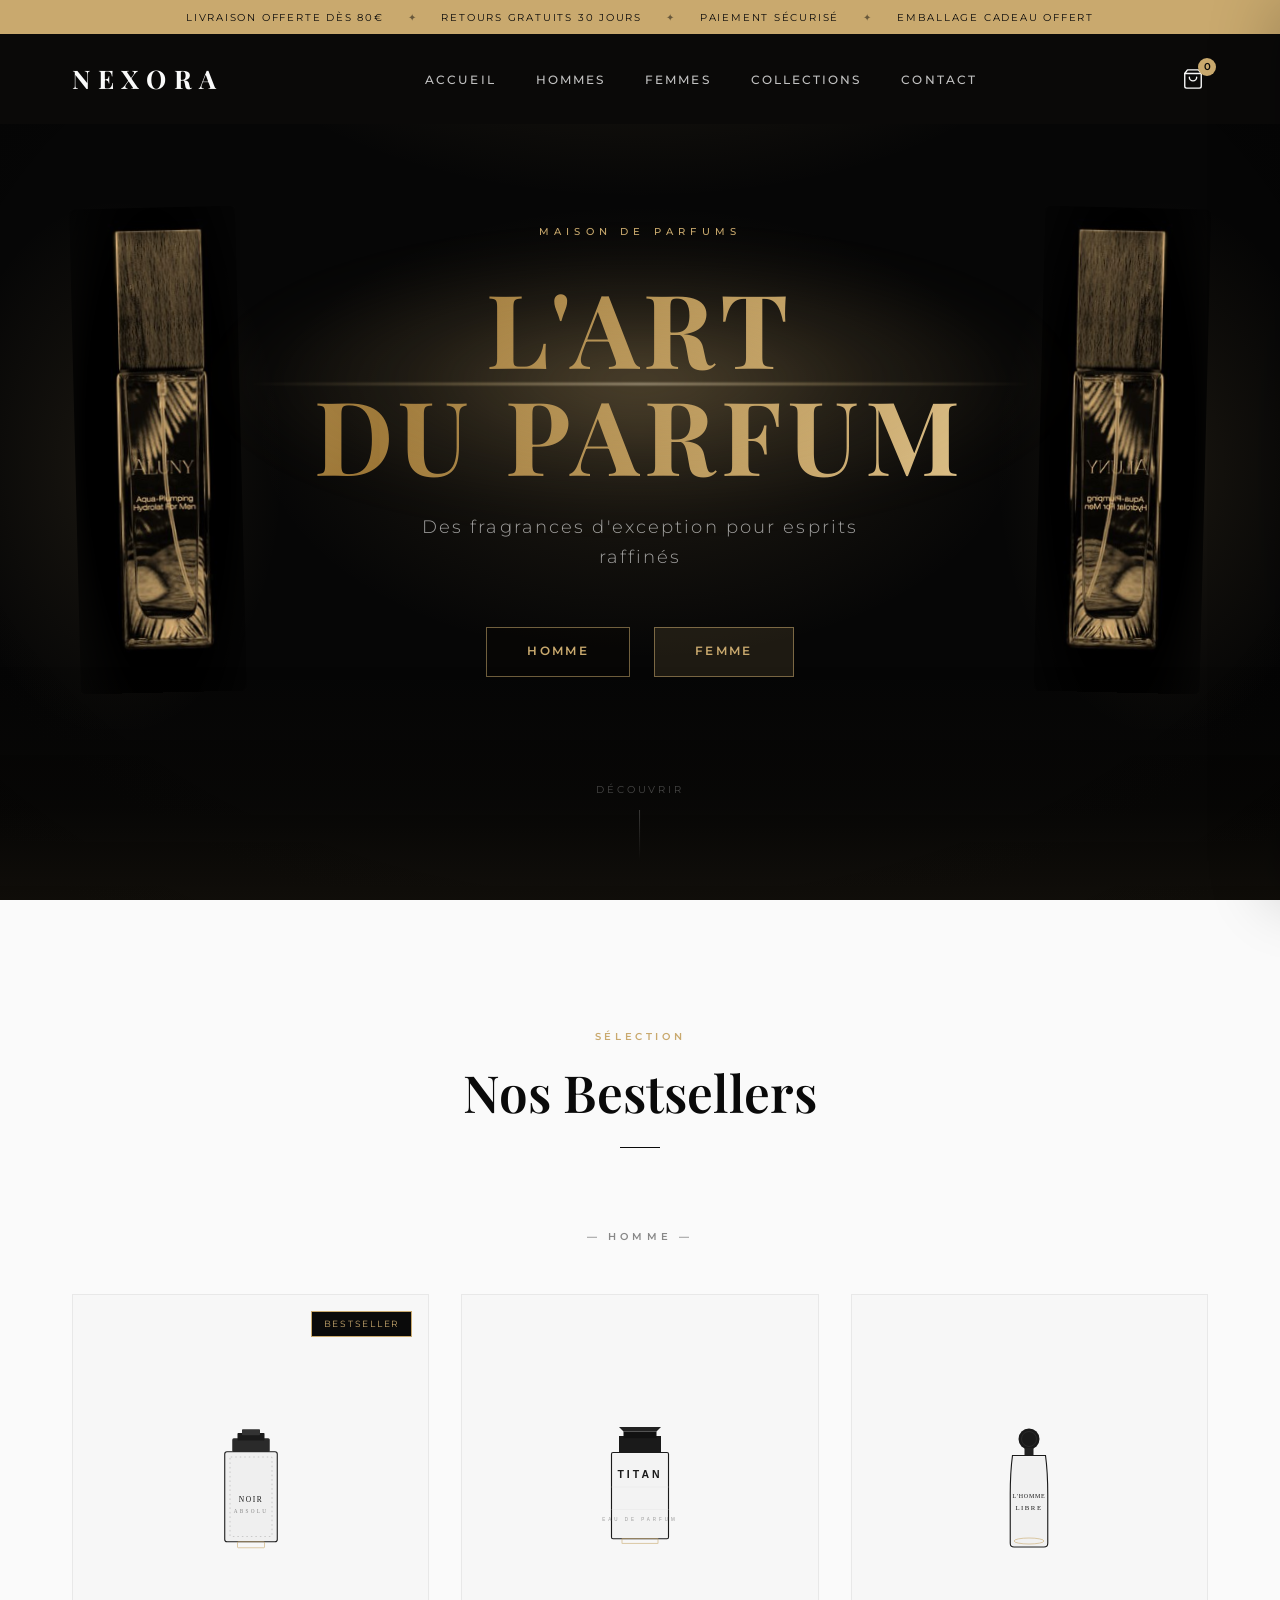
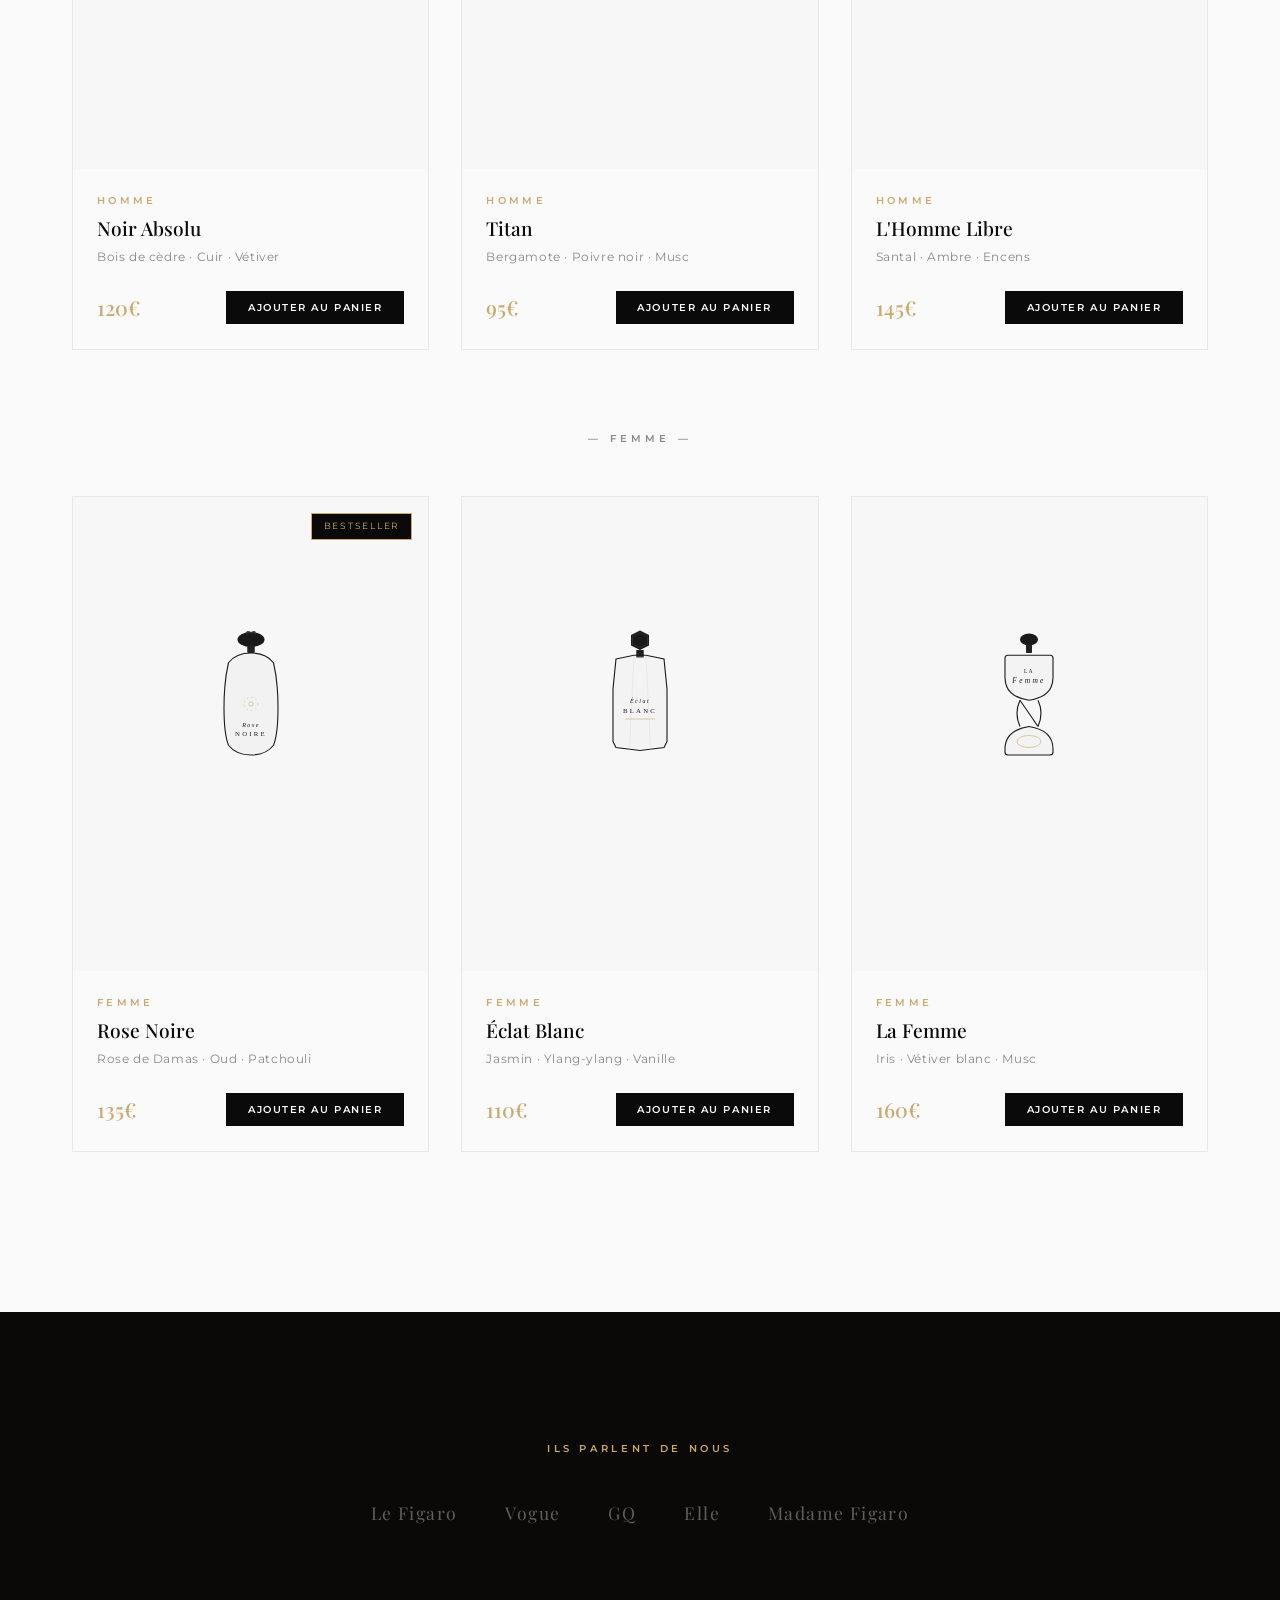
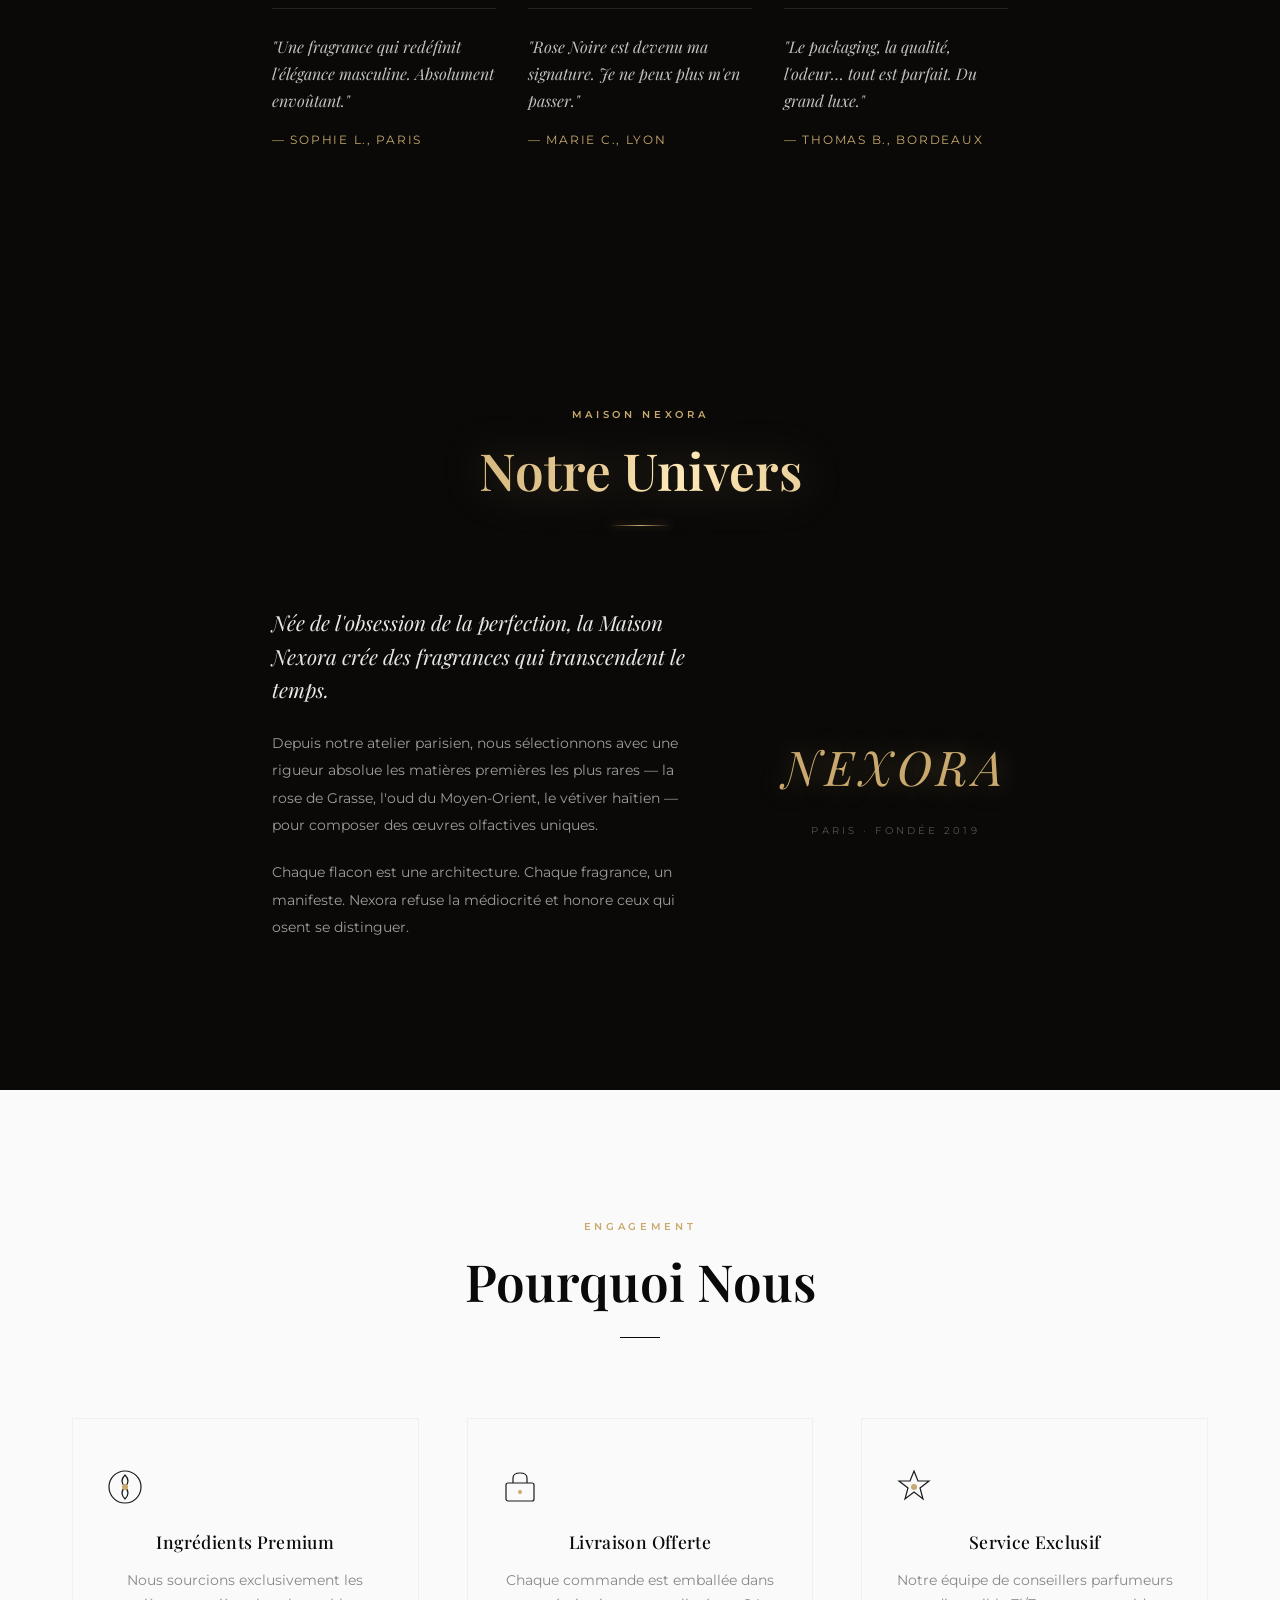
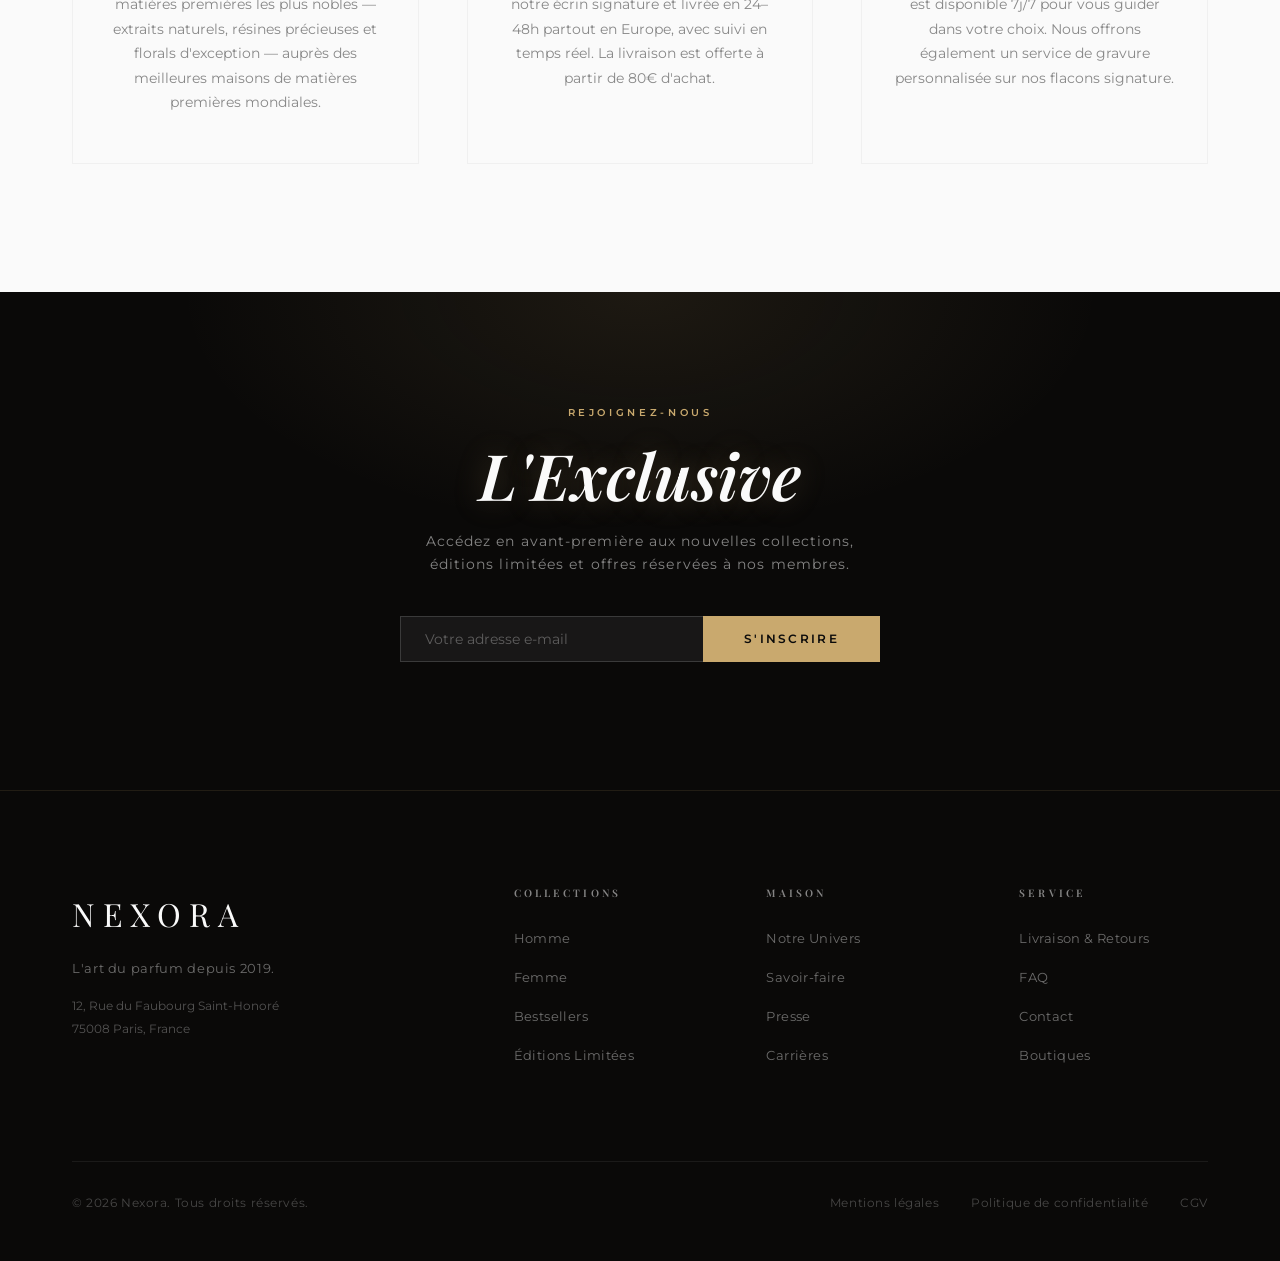
==== commit 4841347a: "feat: hero plein écran via image assets/hero.jpg (repli CSS auto)" ====
--- a/index.html
+++ b/index.html
@@ -75,7 +75,21 @@
   </aside>
 
   <!-- HERO -->
-  <section class="hero" id="hero">
+  <section class="hero hero--image" id="hero">
+
+    <!-- Image plein écran (titre, flacons et boutons inclus dans l'image) -->
+    <img class="hero__photo" src="assets/hero.jpg" alt="Nexora — L'Art du Parfum" loading="eager"
+         onerror="this.closest('.hero').classList.remove('hero--image'); this.remove();" />
+
+    <!-- Titre accessible (SEO/lecteurs d'écran), masqué visuellement -->
+    <h1 class="sr-only">Nexora — L'Art du Parfum</h1>
+
+    <!-- Zones cliquables par-dessus les boutons de l'image -->
+    <div class="hero__hits" aria-hidden="false">
+      <a href="#hommes" class="hero__hit hero__hit--left" aria-label="Découvrir les parfums Homme"></a>
+      <a href="#femmes" class="hero__hit hero__hit--right" aria-label="Découvrir les parfums Femme"></a>
+    </div>
+
   <div class="hero__stage">
 
     <!-- ══ CLUSTER GAUCHE — flacon réaliste ══ -->
--- a/styles.css
+++ b/styles.css
@@ -93,7 +93,7 @@
 /* ── HEADER ─────────────────────────────────────────────── */
 .header {
   position: relative; z-index: 1;
-  background: var(--black);
+  background: #0a0908;
   backdrop-filter: blur(10px);
   -webkit-backdrop-filter: blur(10px);
   transition: background var(--transition), border-bottom var(--transition);
@@ -222,15 +222,29 @@
 .btn--outlined:hover { background: var(--white); color: var(--black); border-color: var(--white); }
 
 .btn--gold { background: var(--gold); color: var(--black); border-color: var(--gold); font-weight: 600; }
-.btn--gold:hover { background: var(--gold-dark); border-color: var(--gold-dark); }
+.btn--gold:hover { background: var(--gold-dark); border-color: var(--gold-dark); box-shadow: 0 0 24px rgba(201,169,110,0.5); }
 
 .btn--sm { padding: 0.55rem 1.3rem; font-size: 0.65rem; letter-spacing: 0.15em; }
 .btn--full { width: 100%; }
+
+/* Boutons du hero — verre doré incandescent (thème noir & or) */
+.hero__ctas .btn {
+  color: var(--gold);
+  border-color: rgba(201,169,110,0.55);
+  background: rgba(10,8,6,0.30);
+  -webkit-backdrop-filter: blur(2px); backdrop-filter: blur(2px);
+}
+.hero__ctas .btn--filled { background: rgba(201,169,110,0.12); }
+.hero__ctas .btn:hover {
+  background: var(--gold); color: #0a0908; border-color: var(--gold);
+  box-shadow: 0 0 28px rgba(201,169,110,0.55);
+}
 
 /* ── SECTIONS ────────────────────────────────────────────── */
 .section { padding: 8rem 0; }
 .section--white { background: var(--white); color: var(--black); }
-.section--dark { background: var(--black); color: var(--white); }
+/* noir légèrement réchauffé pour l'ambiance or */
+.section--dark  { background: #0a0908; color: var(--white); }
 
 .section-header { text-align: center; margin-bottom: 5rem; }
 .section-eyebrow {
@@ -239,11 +253,64 @@
 }
 .section-eyebrow--light { color: var(--gold); }
 .section-title { margin-bottom: 1.5rem; }
-.section-title--light { color: var(--white); }
+/* titres dorés incandescents sur fond sombre */
+.section-title--light {
+  background: linear-gradient(105deg, #b8935a 0%, #e8cd96 45%, #ffe9b8 55%, #c9a96e 100%);
+  -webkit-background-clip: text; background-clip: text;
+  -webkit-text-fill-color: transparent; color: transparent;
+  filter: drop-shadow(0 0 22px rgba(201,169,110,0.30));
+}
 .title-divider {
   width: 40px; height: 1px; background: var(--black); margin: 0 auto;
 }
-.title-divider--gold { background: var(--gold); }
+.title-divider--gold {
+  width: 60px; height: 1px;
+  background: linear-gradient(to right, transparent, var(--gold), transparent);
+  box-shadow: 0 0 10px rgba(201,169,110,0.55);
+}
+
+/* ── HERO IMAGE (mockup plein écran) ─────────────────────── */
+.sr-only {
+  position: absolute; width: 1px; height: 1px;
+  padding: 0; margin: -1px; overflow: hidden;
+  clip: rect(0,0,0,0); white-space: nowrap; border: 0;
+}
+.hero--image .hero__photo {
+  position: absolute; inset: 0;
+  width: 100%; height: 100%;
+  object-fit: cover; object-position: center;
+  z-index: 1;
+}
+/* On masque tout le décor CSS : il est déjà dans l'image */
+.hero--image .hero__stage,
+.hero--image .hero__scroll-indicator { display: none; }
+
+/* Zones cliquables transparentes par-dessus les boutons de l'image */
+.hero--image .hero__hits { position: absolute; inset: 0; z-index: 3; }
+.hero__hit {
+  position: absolute;
+  top: 74%; height: 8%;
+  width: 9%;
+  display: block;
+}
+.hero__hit--left  { left: 40.5%; }
+.hero__hit--right { left: 50.5%; }
+
+@media (max-width: 768px) {
+  /* Les boutons de l'image deviennent peu précis sur mobile :
+     on superpose des boutons réels lisibles en bas du hero */
+  .hero--image .hero__hits { display: flex; gap: 1rem; justify-content: center;
+    align-items: flex-end; padding-bottom: 14%; }
+  .hero__hit {
+    position: static; width: auto; height: auto;
+    padding: 0.85rem 1.8rem; border: 1px solid var(--gold);
+    color: var(--gold); font-size: 0.7rem; letter-spacing: 0.2em;
+    text-transform: uppercase; background: rgba(10,8,6,0.55);
+    -webkit-backdrop-filter: blur(3px); backdrop-filter: blur(3px);
+  }
+  .hero__hit--left::after  { content: 'Homme'; }
+  .hero__hit--right::after { content: 'Femme'; }
+}
 
 /* ── HERO ─────────────────────────────────────────────────── */
 .hero {
@@ -266,15 +333,34 @@
   justify-content: center;
   min-height: 100vh;
 }
+/* Ambiance cinématographique noir & or */
+.hero { background: #060606; }
 .hero::before {
   content: '';
   position: absolute; inset: 0;
   background:
-    radial-gradient(ellipse at 50% 42%, rgba(201,169,110,0.06) 0%, transparent 42%),
-    radial-gradient(ellipse at 18% 50%, rgba(201,169,110,0.04) 0%, transparent 35%),
-    radial-gradient(ellipse at 82% 50%, rgba(201,169,110,0.04) 0%, transparent 35%),
-    radial-gradient(ellipse at 30% 70%, rgba(255,255,255,0.02) 0%, transparent 50%);
+    /* spot lumineux descendant du haut */
+    radial-gradient(ellipse 60% 45% at 50% -5%, rgba(201,169,110,0.14) 0%, transparent 60%),
+    /* halo doré chaud derrière le titre */
+    radial-gradient(ellipse 50% 42% at 50% 48%, rgba(201,169,110,0.13) 0%, transparent 60%),
+    /* lueurs latérales sur les flacons */
+    radial-gradient(ellipse 22% 50% at 9% 52%, rgba(201,169,110,0.10) 0%, transparent 60%),
+    radial-gradient(ellipse 22% 50% at 91% 52%, rgba(201,169,110,0.10) 0%, transparent 60%),
+    /* vignette sombre */
+    radial-gradient(ellipse 90% 90% at 50% 45%, transparent 55%, rgba(0,0,0,0.65) 100%);
   pointer-events: none;
+  z-index: 0;
+}
+/* Sol réfléchissant + brume basse */
+.hero::after {
+  content: '';
+  position: absolute; left: 0; right: 0; bottom: 0;
+  height: 26%;
+  background:
+    linear-gradient(to top, rgba(201,169,110,0.07) 0%, rgba(201,169,110,0.02) 40%, transparent 100%),
+    linear-gradient(to top, rgba(0,0,0,0.5) 0%, transparent 100%);
+  pointer-events: none;
+  z-index: 0;
 }
 
 /* ── HERO CLUSTERS (flacons réalistes) ───────────────────── */
@@ -320,11 +406,12 @@
   width: 100%;
   height: auto;
   border-radius: 4px;
-  /* fond noir du cliché fondu dans le hero + halo doré */
-  filter: drop-shadow(0 18px 45px rgba(0,0,0,0.6))
-          drop-shadow(0 0 50px rgba(201,169,110,0.10));
-  -webkit-mask-image: radial-gradient(ellipse 78% 88% at 50% 50%, #000 60%, transparent 100%);
-  mask-image: radial-gradient(ellipse 78% 88% at 50% 50%, #000 60%, transparent 100%);
+  /* fond noir du cliché fondu dans le hero + halo doré chaud */
+  filter: drop-shadow(0 22px 50px rgba(0,0,0,0.7))
+          drop-shadow(0 0 55px rgba(201,169,110,0.22))
+          drop-shadow(0 0 18px rgba(201,169,110,0.15));
+  -webkit-mask-image: radial-gradient(ellipse 76% 86% at 50% 50%, #000 58%, transparent 100%);
+  mask-image: radial-gradient(ellipse 76% 86% at 50% 50%, #000 58%, transparent 100%);
 }
 
 /* Point d'origine du spray — haut du flacon, côté intérieur */
@@ -373,12 +460,13 @@
   border-radius: 50%;
   background: var(--c, rgba(201,169,110,0.8));
   opacity: 0;
+  filter: blur(1.5px);
   animation: mistP var(--d, 2.5s) var(--t, 0s) ease-out infinite;
 }
 @keyframes mistP {
-  0%   { transform: translate(0,0) scale(1);                          opacity: 0.9; }
-  14%  { opacity: 0.82; }
-  100% { transform: translate(var(--dx,90px),var(--dy,0px)) scale(0.06); opacity: 0; }
+  0%   { transform: translate(0,0) scale(0.8);                         opacity: 0.85; }
+  14%  { opacity: 0.7; }
+  100% { transform: translate(var(--dx,90px),var(--dy,0px)) scale(2.6); opacity: 0; }
 }
 
 /* Fragments dorés */
@@ -407,15 +495,44 @@
   color: var(--gold); margin-bottom: 2rem; display: block;
 }
 
-/* Titre avec shimmer + effet brume */
-.hero__title { color: var(--white); margin-bottom: 1.5rem; line-height: 1.05; }
+/* Titre OR INCANDESCENT avec halo lumineux */
+.hero__title {
+  position: relative;
+  margin-bottom: 1.5rem;
+  line-height: 1.05;
+}
+/* halo doux derrière le titre */
+.hero__title::before {
+  content: '';
+  position: absolute;
+  left: -18%; right: -18%; top: 50%;
+  height: 130%;
+  transform: translateY(-50%);
+  background: radial-gradient(ellipse at center, rgba(201,169,110,0.30) 0%, rgba(201,169,110,0.10) 35%, transparent 68%);
+  filter: blur(22px);
+  z-index: -1;
+  pointer-events: none;
+}
+/* fine traînée de lumière horizontale */
+.hero__title::after {
+  content: '';
+  position: absolute;
+  left: -10%; right: -10%; top: 52%;
+  height: 2px;
+  transform: translateY(-50%);
+  background: linear-gradient(to right, transparent, rgba(255,224,160,0.55) 30%, rgba(255,240,210,0.8) 50%, rgba(255,224,160,0.55) 70%, transparent);
+  filter: blur(1.2px);
+  z-index: -1;
+  opacity: 0.7;
+  pointer-events: none;
+}
 
 .hero__title--shine {
   background: linear-gradient(
-    112deg,
-    #ffffff 0%, #ffffff 30%,
-    #c9a96e 50%,
-    #ffffff 70%, #ffffff 100%
+    105deg,
+    #9a7434 0%, #c9a96e 26%,
+    #ffe9b8 50%,
+    #c9a96e 74%, #9a7434 100%
   );
   background-size: 280% 100%;
   background-position: 150% 0;
@@ -432,9 +549,10 @@
   0%, 100% { background-position: 150% 0; }
   46%, 54%  { background-position: -50% 0; }
 }
+/* Lueur dorée permanente qui s'intensifie au passage de la brume */
 @keyframes mistTouch {
-  0%, 100%  { filter: blur(0px)   drop-shadow(0 0 0px   rgba(201,169,110,0.0)); }
-  40%, 60%  { filter: blur(0.9px) drop-shadow(0 0 18px  rgba(201,169,110,0.3)); }
+  0%, 100%  { filter: drop-shadow(0 0 20px rgba(201,169,110,0.45)) drop-shadow(0 0 46px rgba(201,169,110,0.20)); }
+  45%, 55%  { filter: blur(0.5px) drop-shadow(0 0 34px rgba(255,214,140,0.62)) drop-shadow(0 0 70px rgba(201,169,110,0.32)); }
 }
 
 .hero__subtitle {
@@ -522,6 +640,7 @@
 .signature-text {
   display: block; font-family: 'Playfair Display', serif; font-size: 3rem; font-style: italic;
   color: var(--gold); letter-spacing: 0.1em; margin-bottom: 0.5rem;
+  text-shadow: 0 0 28px rgba(201,169,110,0.4);
 }
 .signature-sub { font-size: 0.65rem; letter-spacing: 0.3em; text-transform: uppercase; color: rgba(255,255,255,0.3); }
 
@@ -534,9 +653,14 @@
 .feature-text { font-size: 0.85rem; color: var(--gray-mid); line-height: 1.8; }
 
 /* ── NEWSLETTER ──────────────────────────────────────────── */
-.newsletter { background: var(--black); padding: 7rem 0; }
+.newsletter {
+  background:
+    radial-gradient(ellipse 60% 80% at 50% 0%, rgba(201,169,110,0.10) 0%, transparent 60%),
+    #0a0908;
+  padding: 7rem 0;
+}
 .newsletter__inner { text-align: center; }
-.newsletter__title { font-family: 'Playfair Display', serif; font-size: clamp(2.5rem, 5vw, 4rem); color: var(--white); margin-bottom: 1rem; font-style: italic; }
+.newsletter__title { font-family: 'Playfair Display', serif; font-size: clamp(2.5rem, 5vw, 4rem); color: var(--white); margin-bottom: 1rem; font-style: italic; text-shadow: 0 0 30px rgba(201,169,110,0.25); }
 .newsletter__subtitle { color: rgba(255,255,255,0.5); font-size: 0.85rem; letter-spacing: 0.08em; margin-bottom: 2.5rem; max-width: 480px; margin-left: auto; margin-right: auto; }
 .newsletter__form { display: flex; gap: 0; max-width: 480px; margin: 0 auto 1rem; }
 .newsletter__input {
@@ -551,7 +675,7 @@
 .newsletter__success.visible { display: block; }
 
 /* ── FOOTER ──────────────────────────────────────────────── */
-.footer { background: var(--black); border-top: 1px solid rgba(255,255,255,0.07); padding: 6rem 0 3rem; }
+.footer { background: #0a0908; border-top: 1px solid rgba(201,169,110,0.12); padding: 6rem 0 3rem; }
 .footer__grid { display: grid; grid-template-columns: 2fr 1fr 1fr 1fr; gap: 4rem; margin-bottom: 5rem; }
 .footer__logo { font-family: 'Playfair Display', serif; font-size: 2rem; letter-spacing: 0.25em; color: var(--white); display: block; margin-bottom: 1rem; }
 .footer__tagline { font-size: 0.8rem; color: rgba(255,255,255,0.4); letter-spacing: 0.05em; margin-bottom: 1rem; }
@@ -598,7 +722,7 @@
 .products-grid .product-card:nth-child(3) { transition-delay: 0.2s; }
 
 /* ── PRESS LOGOS & TESTIMONIALS ──────────────────────────── */
-.section--black { background: var(--black); color: var(--white); }
+.section--black { background: #0a0908; color: var(--white); }
 
 .press-logos {
   display: flex;
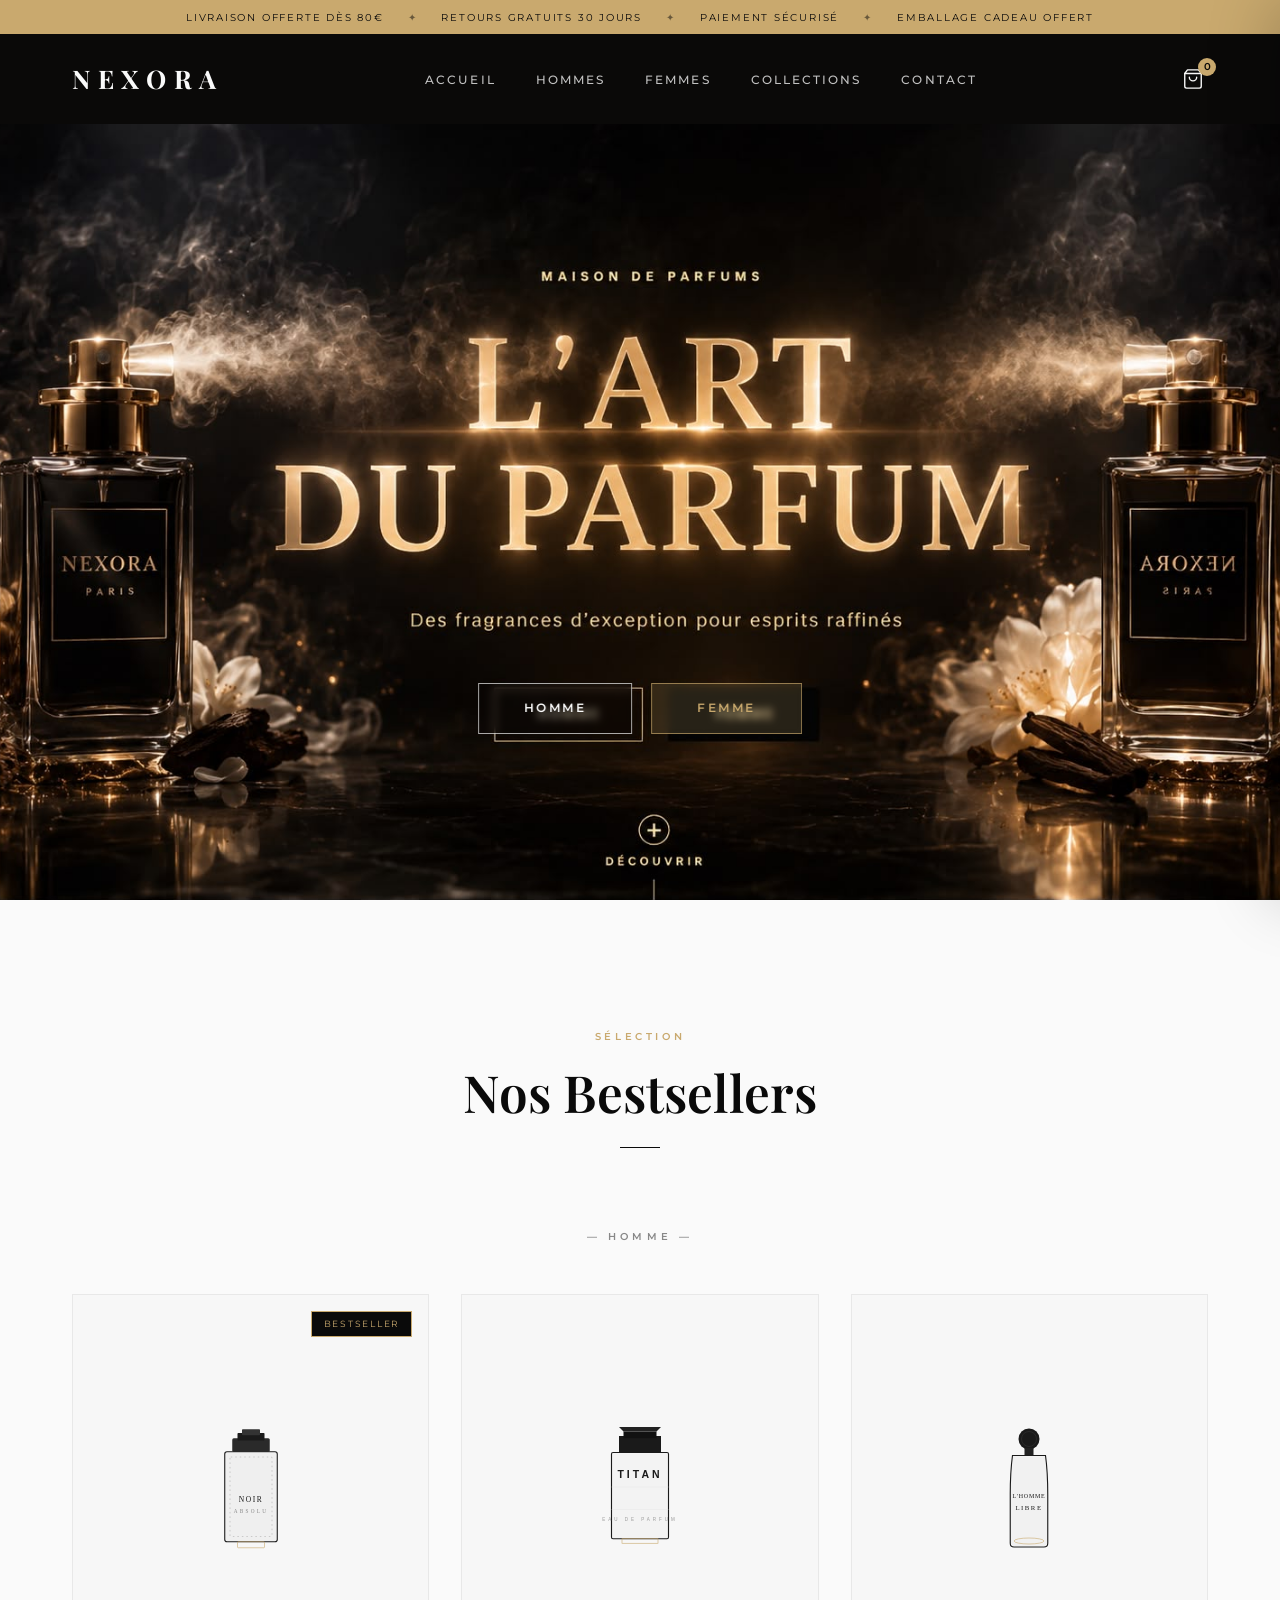
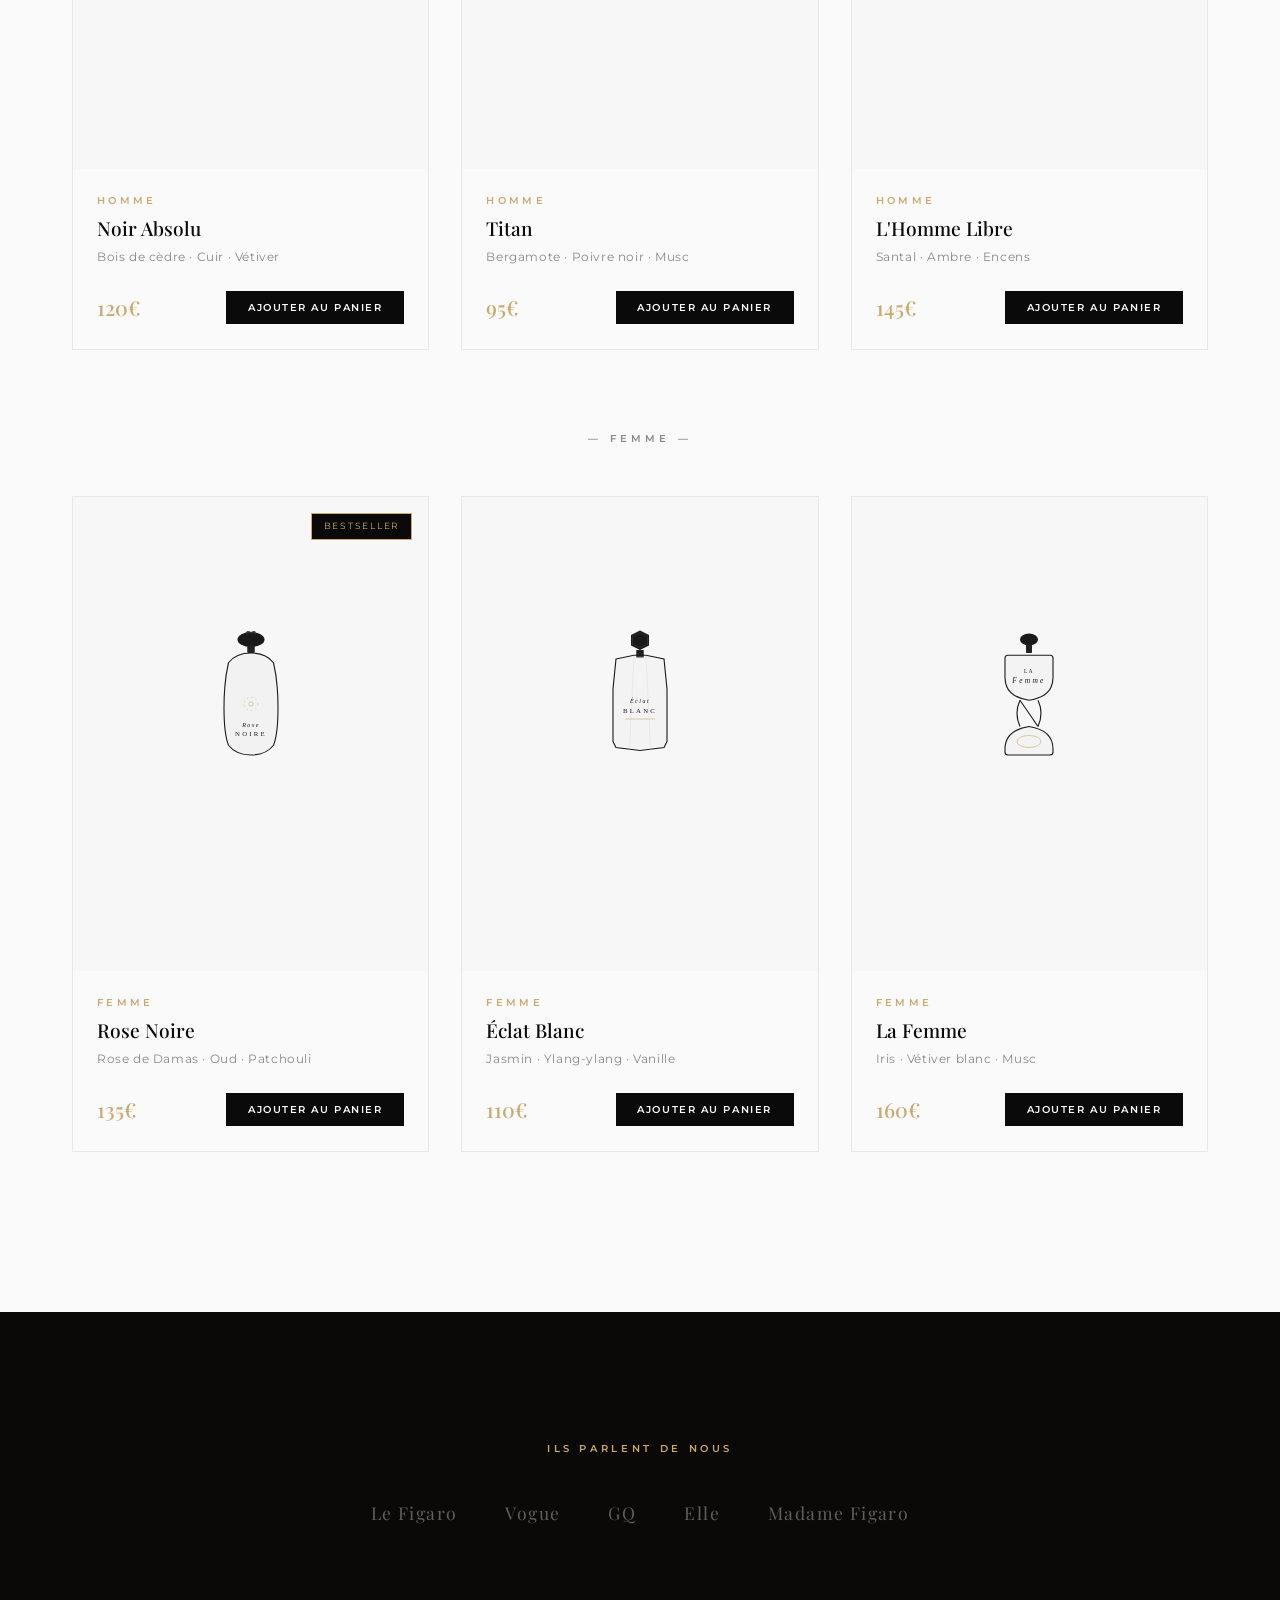
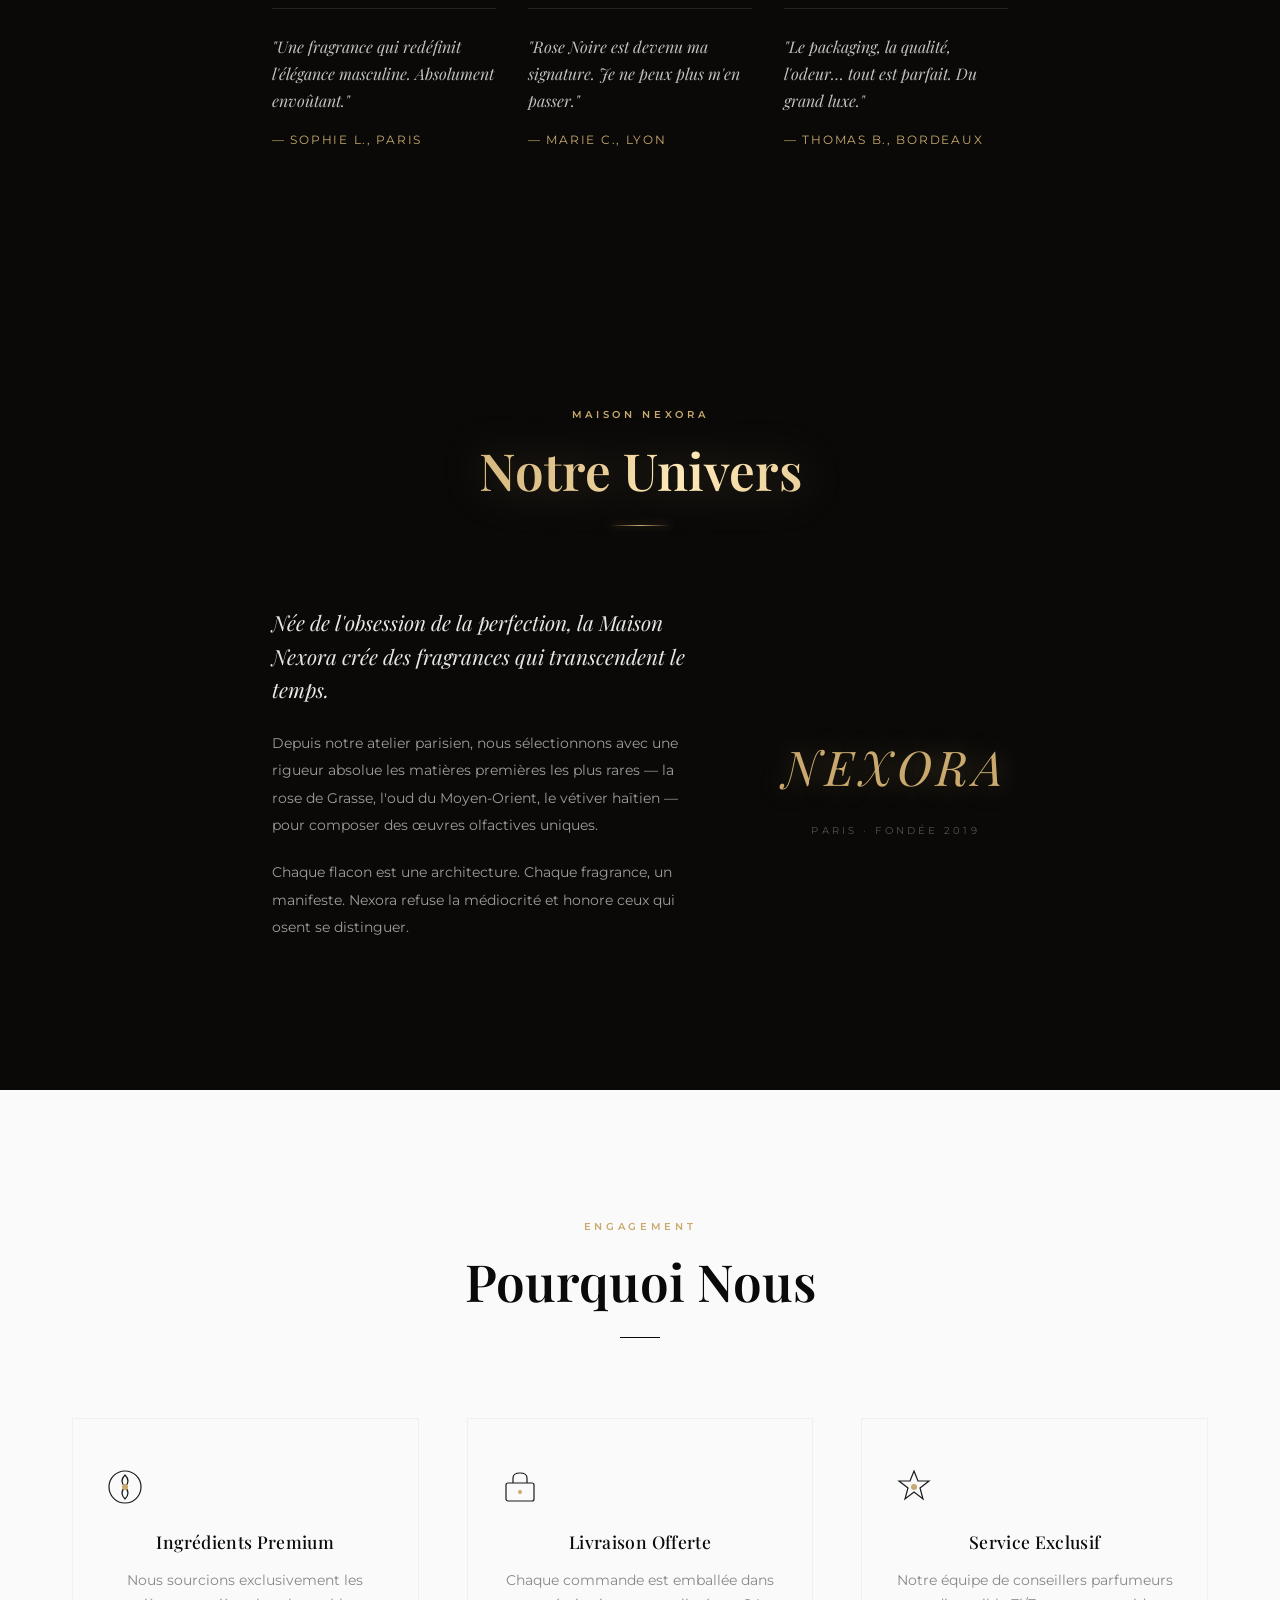
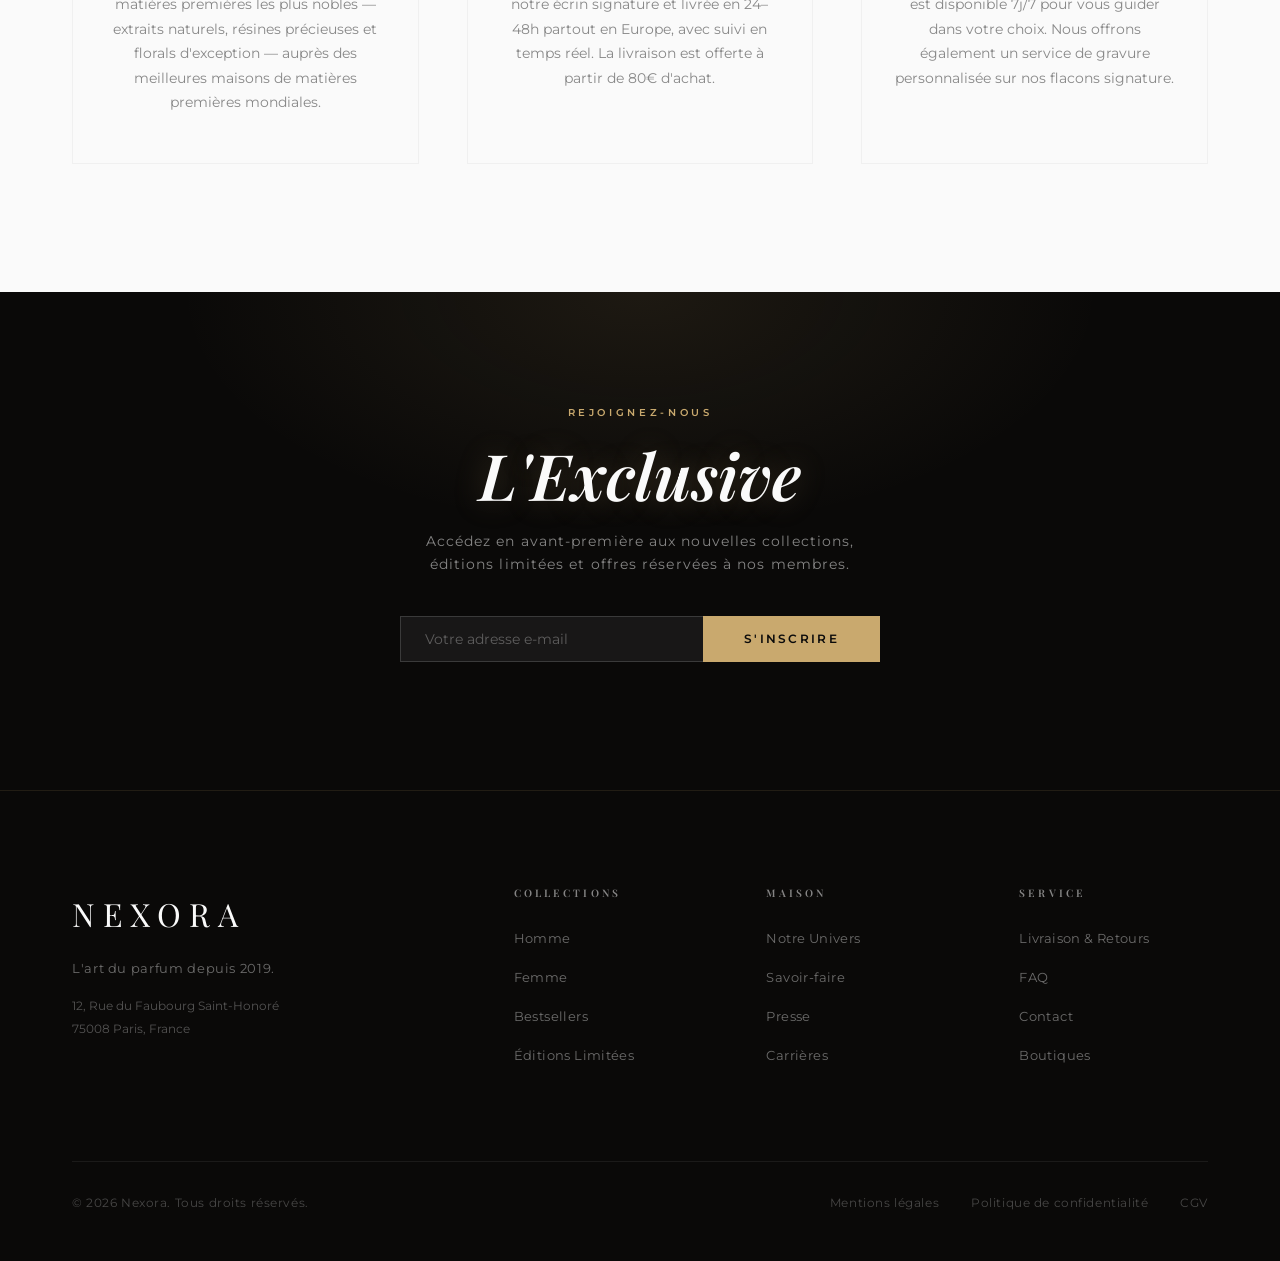
==== commit 8f6acd0a: "feat: responsive mobile-first complet + vrais boutons HOMME/FEMME sur hero" ====
--- a/index.html
+++ b/index.html
@@ -84,10 +84,10 @@
     <!-- Titre accessible (SEO/lecteurs d'écran), masqué visuellement -->
     <h1 class="sr-only">Nexora — L'Art du Parfum</h1>
 
-    <!-- Zones cliquables par-dessus les boutons de l'image -->
-    <div class="hero__hits" aria-hidden="false">
-      <a href="#hommes" class="hero__hit hero__hit--left" aria-label="Découvrir les parfums Homme"></a>
-      <a href="#femmes" class="hero__hit hero__hit--right" aria-label="Découvrir les parfums Femme"></a>
+    <!-- Vrais boutons HOMME / FEMME cliquables -->
+    <div class="hero__ctas-overlay">
+      <a href="#hommes" class="btn btn--hero">Homme</a>
+      <a href="#femmes" class="btn btn--hero btn--hero-filled">Femme</a>
     </div>
 
   <div class="hero__stage">
--- a/styles.css
+++ b/styles.css
@@ -23,9 +23,14 @@
   color: var(--black);
   line-height: 1.7;
   overflow-x: hidden;
-}
-
-img, svg { display: block; max-width: 100%; }
+  -webkit-text-size-adjust: 100%;
+}
+
+/* Empêche tout débordement horizontal */
+html, body { max-width: 100vw; }
+img { max-width: 100%; height: auto; display: block; }
+
+img, svg { display: block; }
 a { text-decoration: none; color: inherit; }
 ul { list-style: none; }
 button { cursor: pointer; border: none; background: none; font-family: inherit; }
@@ -278,38 +283,42 @@
 .hero--image .hero__photo {
   position: absolute; inset: 0;
   width: 100%; height: 100%;
-  object-fit: cover; object-position: center;
+  object-fit: cover; object-position: center top;
   z-index: 1;
 }
 /* On masque tout le décor CSS : il est déjà dans l'image */
 .hero--image .hero__stage,
 .hero--image .hero__scroll-indicator { display: none; }
 
-/* Zones cliquables transparentes par-dessus les boutons de l'image */
-.hero--image .hero__hits { position: absolute; inset: 0; z-index: 3; }
-.hero__hit {
+/* Vrais boutons superposés sur l'image */
+.hero__ctas-overlay {
   position: absolute;
-  top: 74%; height: 8%;
-  width: 9%;
-  display: block;
-}
-.hero__hit--left  { left: 40.5%; }
-.hero__hit--right { left: 50.5%; }
-
-@media (max-width: 768px) {
-  /* Les boutons de l'image deviennent peu précis sur mobile :
-     on superpose des boutons réels lisibles en bas du hero */
-  .hero--image .hero__hits { display: flex; gap: 1rem; justify-content: center;
-    align-items: flex-end; padding-bottom: 14%; }
-  .hero__hit {
-    position: static; width: auto; height: auto;
-    padding: 0.85rem 1.8rem; border: 1px solid var(--gold);
-    color: var(--gold); font-size: 0.7rem; letter-spacing: 0.2em;
-    text-transform: uppercase; background: rgba(10,8,6,0.55);
-    -webkit-backdrop-filter: blur(3px); backdrop-filter: blur(3px);
-  }
-  .hero__hit--left::after  { content: 'Homme'; }
-  .hero__hit--right::after { content: 'Femme'; }
+  bottom: 18%;
+  left: 50%; transform: translateX(-50%);
+  display: flex; gap: 1.2rem; z-index: 3;
+  white-space: nowrap;
+}
+.btn--hero {
+  padding: 0.9rem 2.8rem;
+  font-family: 'Montserrat', sans-serif;
+  font-size: 0.72rem; font-weight: 600;
+  letter-spacing: 0.22em; text-transform: uppercase;
+  color: var(--white);
+  border: 1px solid rgba(255,255,255,0.65);
+  background: rgba(10,8,6,0.35);
+  -webkit-backdrop-filter: blur(4px); backdrop-filter: blur(4px);
+  transition: background 0.3s, border-color 0.3s, box-shadow 0.3s, transform 0.2s;
+  cursor: pointer; display: inline-flex; align-items: center; justify-content: center;
+}
+.btn--hero:hover {
+  background: var(--gold); border-color: var(--gold); color: #0a0908;
+  box-shadow: 0 0 28px rgba(201,169,110,0.6);
+  transform: translateY(-2px);
+}
+.btn--hero-filled {
+  background: rgba(201,169,110,0.18);
+  border-color: rgba(201,169,110,0.65);
+  color: var(--gold);
 }
 
 /* ── HERO ─────────────────────────────────────────────────── */
@@ -794,47 +803,177 @@
   }
 }
 
-/* ── RESPONSIVE ──────────────────────────────────────────── */
-@media (max-width: 1024px) {
-  .footer__grid { grid-template-columns: 1fr 1fr; gap: 3rem; }
-  .univers-content { grid-template-columns: 1fr; gap: 3rem; text-align: center; }
+/* ══════════════════════════════════════════════════════════
+   RESPONSIVE — MOBILE FIRST
+   Breakpoints : 480 · 640 · 768 · 1024 · 1200
+   ══════════════════════════════════════════════════════════ */
+
+/* ── MOBILE ≤ 480px ──────────────────────────────────────── */
+@media (max-width: 480px) {
+  /* Typographie */
+  h1 { font-size: clamp(2.2rem, 10vw, 3rem); }
+  h2 { font-size: clamp(1.6rem, 7vw, 2rem); }
+
+  /* Layout */
+  .container { padding: 0 1rem; }
+  .section { padding: 3.5rem 0; }
+
+  /* Reassurance bar */
+  .reassurance-bar__inner { gap: 0.6rem; flex-wrap: wrap; justify-content: center; }
+  .rbar-sep { display: none; }
+  .reassurance-bar { font-size: 0.55rem; padding: 0.4rem 0.5rem; }
+
+  /* Header */
+  .header__inner { padding: 0.9rem 1rem; }
+  .logo { font-size: 1.3rem; letter-spacing: 0.2em; }
+  .hamburger { display: flex; }
+
+  /* Hero */
+  .hero { min-height: 100svh; }
+  .hero--image .hero__photo { object-position: 35% top; }
+  .hero__ctas-overlay {
+    bottom: 10%;
+    gap: 0.75rem;
+    flex-direction: column;
+    align-items: center;
+    width: 80%;
+  }
+  .btn--hero { width: 100%; padding: 0.85rem 1rem; font-size: 0.68rem; }
+
+  /* Products */
+  .products-grid { grid-template-columns: 1fr; gap: 1.25rem; }
+  .category-label { margin: 0 0 2rem; }
+  .products-grid + .category-label { margin-top: 3rem; }
+
+  /* Features */
+  .features-grid { grid-template-columns: 1fr; gap: 1.25rem; }
+  .feature-card { padding: 2rem 1.25rem; }
+
+  /* Press */
+  .press-logos { gap: 1.2rem; }
+  .press-logo { font-size: 0.9rem; }
+  .testimonials { grid-template-columns: 1fr; gap: 1.5rem; }
+
+  /* Univers */
+  .univers-content { grid-template-columns: 1fr; gap: 2rem; text-align: center; }
   .univers-signature { order: -1; }
-}
-
+  .signature-text { font-size: 2rem; }
+
+  /* Newsletter */
+  .newsletter__form { flex-direction: column; }
+  .newsletter__input {
+    border-right: 1px solid rgba(255,255,255,0.15);
+    border-bottom: none;
+  }
+  .newsletter__title { font-size: clamp(1.8rem, 8vw, 2.5rem); }
+
+  /* Footer */
+  .footer__grid { grid-template-columns: 1fr; gap: 2rem; }
+  .footer { padding: 3.5rem 0 2rem; }
+  .footer__bottom { flex-direction: column; gap: 0.75rem; text-align: center; }
+  .footer__legal { flex-wrap: wrap; justify-content: center; gap: 0.75rem; }
+  .footer__logo { font-size: 1.6rem; }
+
+  /* Cart */
+  .cart-sidebar { width: 100vw; max-width: 100vw; }
+}
+
+/* ── MOBILE M ≤ 640px ────────────────────────────────────── */
+@media (max-width: 640px) {
+  .hero__cluster { display: none; }
+  .products-grid { grid-template-columns: repeat(2, 1fr); gap: 1rem; }
+  .hero__ctas-overlay { bottom: 11%; }
+}
+
+/* ── TABLETTE ≤ 768px ────────────────────────────────────── */
 @media (max-width: 768px) {
+  /* Header / Nav */
   .hamburger { display: flex; }
   .nav {
     position: fixed; top: 0; left: 0; right: 0; bottom: 0;
-    background: var(--black); z-index: 1050;
+    background: #0a0908; z-index: 1050;
     display: flex; align-items: center; justify-content: center;
-    transform: translateX(-100%); transition: transform var(--transition);
+    transform: translateX(-100%);
+    transition: transform var(--transition);
   }
   .nav.open { transform: translateX(0); }
-  .nav__list { flex-direction: column; gap: 2.5rem; text-align: center; }
-  .nav__link { font-size: 1rem; letter-spacing: 0.2em; }
-  .products-grid { grid-template-columns: 1fr 1fr; }
+  .nav__list { flex-direction: column; gap: 2.2rem; text-align: center; }
+  .nav__link { font-size: 1.1rem; letter-spacing: 0.2em; }
+
+  /* Hero */
+  .hero { min-height: 100svh; }
+  .hero--image .hero__photo { object-position: center top; }
+  .hero__ctas-overlay {
+    bottom: 13%;
+    gap: 0.9rem;
+  }
+  .btn--hero { padding: 0.85rem 2rem; font-size: 0.7rem; }
+
+  /* Products */
+  .products-grid { grid-template-columns: repeat(2, 1fr); gap: 1.25rem; }
+  .category-label + .category-label,
+  .products-grid + .category-label { margin-top: 3.5rem; }
+
+  /* Features */
   .features-grid { grid-template-columns: 1fr; gap: 1.5rem; }
-  .footer__grid { grid-template-columns: 1fr 1fr; }
+  .feature-card { padding: 2.5rem 1.5rem; }
+
+  /* Presse */
+  .testimonials { grid-template-columns: 1fr; gap: 1.5rem; }
+  .press-logos { gap: 1.5rem; flex-wrap: wrap; }
+
+  /* Univers */
+  .univers-content { grid-template-columns: 1fr; gap: 2.5rem; text-align: center; }
+  .univers-signature { order: -1; }
+
+  /* Newsletter */
   .newsletter__form { flex-direction: column; }
-  .newsletter__input { border-right: 1px solid rgba(255,255,255,0.15); border-bottom: none; }
-  .hero__ctas { flex-direction: column; align-items: center; }
+  .newsletter__input {
+    border-right: 1px solid rgba(255,255,255,0.15);
+    border-bottom: none;
+  }
+
+  /* Footer */
+  .footer__grid { grid-template-columns: 1fr 1fr; gap: 2rem; }
   .footer__bottom { flex-direction: column; gap: 1rem; text-align: center; }
   .footer__legal { flex-wrap: wrap; justify-content: center; gap: 1rem; }
-  /* Réduire les clusters sur tablette */
-  .hero__cluster { width: clamp(110px, 12vw, 155px); }
-  /* Presse & témoignages */
-  .testimonials { grid-template-columns: 1fr; gap: 1.5rem; }
-  .press-logos { gap: 2rem; }
-}
-
-@media (max-width: 640px) {
-  .hero__cluster { display: none; }
-}
-
-@media (max-width: 480px) {
-  .products-grid { grid-template-columns: 1fr; }
-  .footer__grid { grid-template-columns: 1fr; }
+
+  /* Hero cluster */
+  .hero__cluster { width: clamp(100px, 11vw, 140px); }
+
+  /* Sections */
   .section { padding: 5rem 0; }
-  .header__inner { padding: 1.2rem 1.25rem; }
-  .container { padding: 0 1.25rem; }
-}
+  .section-header { margin-bottom: 3rem; }
+
+  /* Reassurance bar */
+  .reassurance-bar__inner { gap: 0.8rem; }
+  .reassurance-bar { font-size: 0.58rem; }
+}
+
+/* ── TABLETTE L ≤ 1024px ─────────────────────────────────── */
+@media (max-width: 1024px) {
+  /* Footer */
+  .footer__grid { grid-template-columns: 1fr 1fr; gap: 3rem; }
+
+  /* Univers */
+  .univers-content { grid-template-columns: 1fr; gap: 3rem; text-align: center; }
+  .univers-signature { order: -1; }
+
+  /* Products */
+  .products-grid { grid-template-columns: repeat(2, 1fr); gap: 1.5rem; }
+
+  /* Features */
+  .features-grid { grid-template-columns: repeat(3, 1fr); gap: 2rem; }
+
+  /* Hero buttons — légèrement remontés sur tablette paysage */
+  .hero__ctas-overlay { bottom: 16%; }
+}
+
+/* ── DESKTOP ≥ 1025px ────────────────────────────────────── */
+@media (min-width: 1025px) {
+  .products-grid { grid-template-columns: repeat(3, 1fr); }
+  .features-grid { grid-template-columns: repeat(3, 1fr); }
+  .footer__grid { grid-template-columns: 2fr 1fr 1fr 1fr; gap: 4rem; }
+  /* Hero : boutons alignés avec ceux de l'image */
+  .hero__ctas-overlay { bottom: 18.5%; }
+}
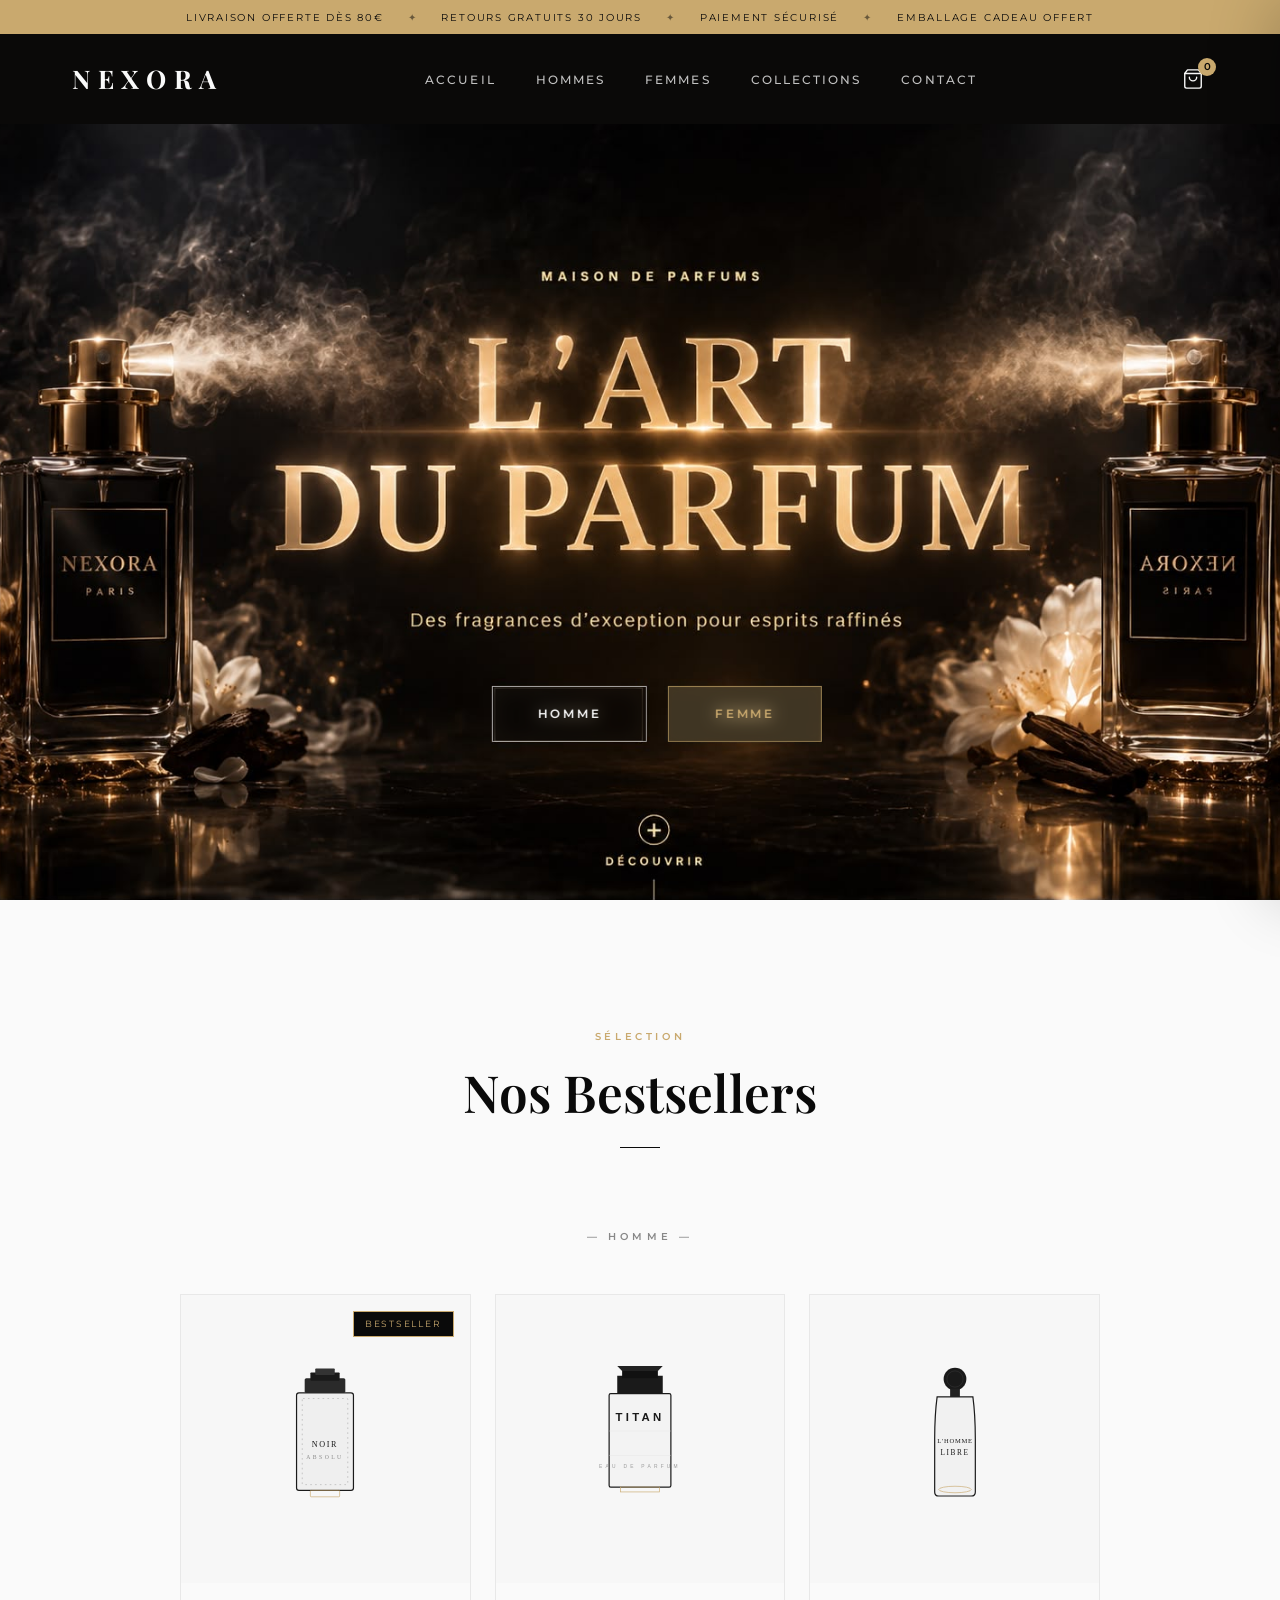
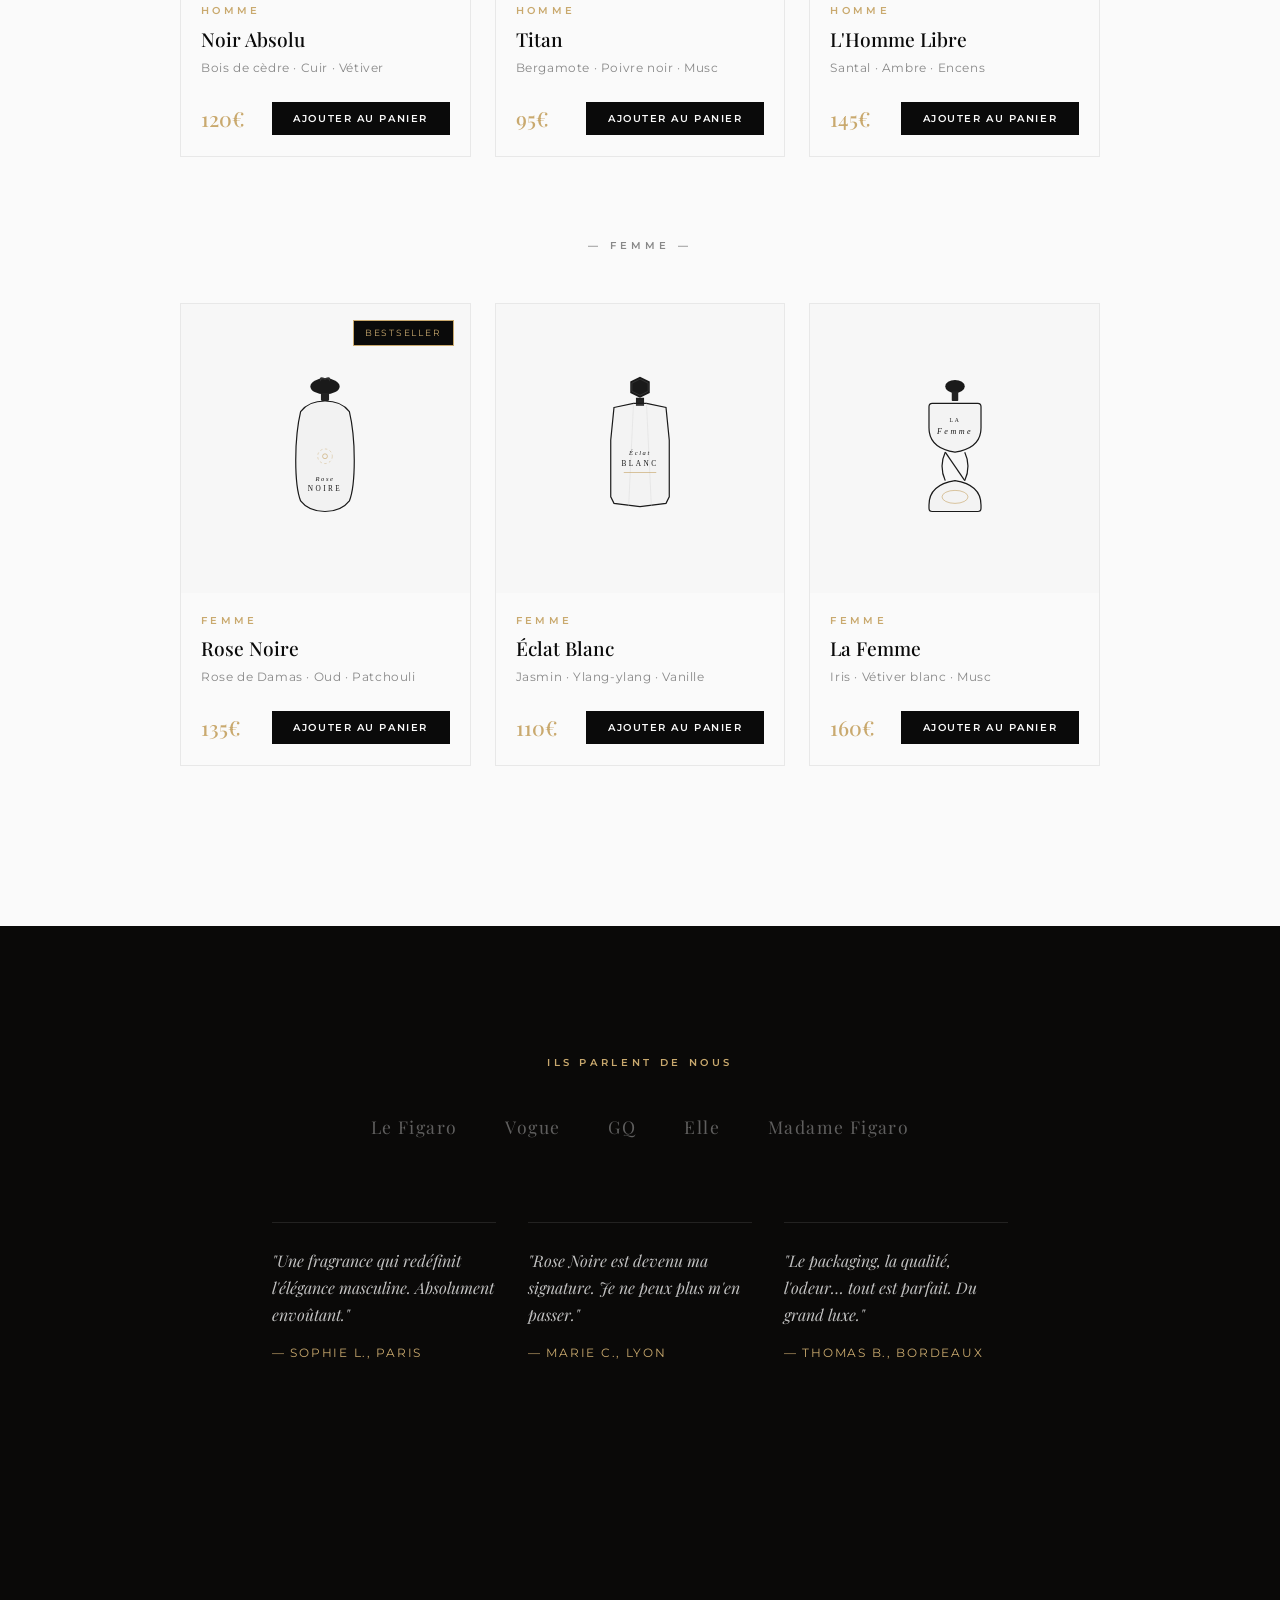
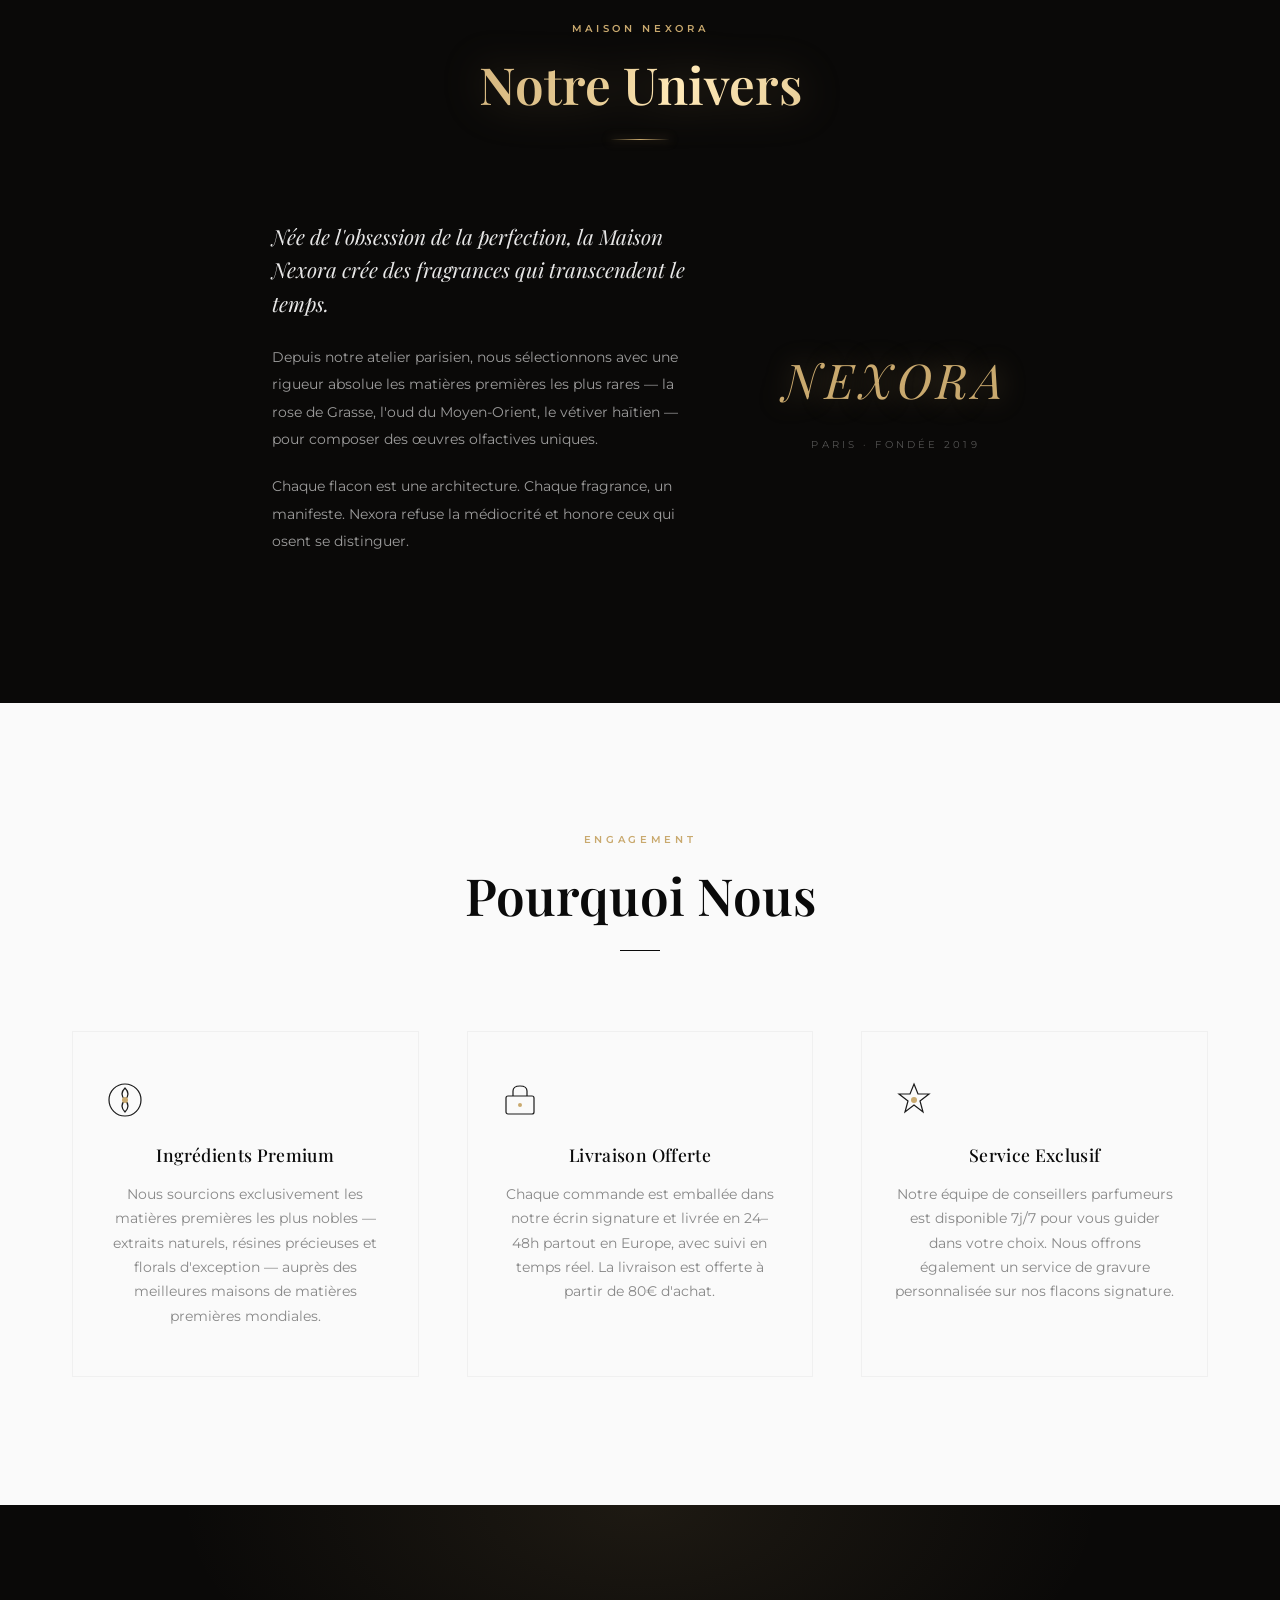
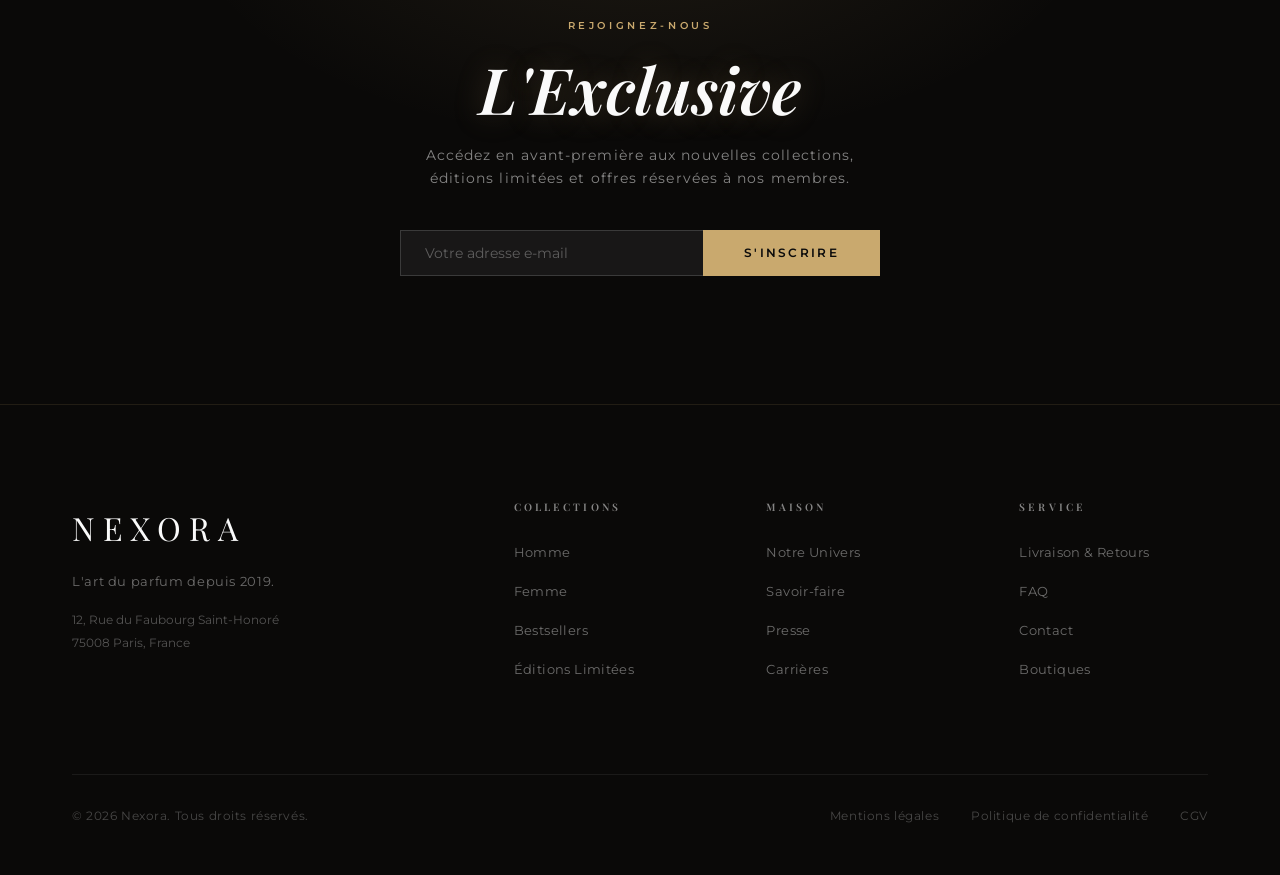
==== commit 6b06842a: "fix: hero portrait image entière + boutons fonctionnels + produits compacts - Portrait (mobile/table" ====
--- a/index.html
+++ b/index.html
@@ -211,7 +211,7 @@
         <article class="product-card animate-on-scroll" data-id="1">
           <div class="product-card__image">
             <span class="product-card__badge">Bestseller</span>
-            <svg viewBox="0 0 160 280" xmlns="http://www.w3.org/2000/svg" class="bottle-svg">
+            <svg viewBox="0 0 160 180" xmlns="http://www.w3.org/2000/svg" class="bottle-svg">
               <!-- Noir Absolu: tall rectangular flacon with angular cap -->
               <rect x="55" y="15" width="50" height="18" rx="2" fill="#2a2a2a"/>
               <rect x="62" y="8" width="36" height="10" rx="1" fill="#1a1a1a"/>
@@ -237,7 +237,7 @@
 
         <article class="product-card animate-on-scroll" data-id="2">
           <div class="product-card__image">
-            <svg viewBox="0 0 160 280" xmlns="http://www.w3.org/2000/svg" class="bottle-svg">
+            <svg viewBox="0 0 160 180" xmlns="http://www.w3.org/2000/svg" class="bottle-svg">
               <!-- Titan: wider, more architectural bottle with thick cap -->
               <rect x="52" y="12" width="56" height="22" rx="0" fill="#1a1a1a"/>
               <rect x="58" y="6" width="44" height="9" rx="0" fill="#111"/>
@@ -264,7 +264,7 @@
 
         <article class="product-card animate-on-scroll" data-id="3">
           <div class="product-card__image">
-            <svg viewBox="0 0 160 280" xmlns="http://www.w3.org/2000/svg" class="bottle-svg">
+            <svg viewBox="0 0 160 180" xmlns="http://www.w3.org/2000/svg" class="bottle-svg">
               <!-- L'Homme Libre: tall slender bottle with spherical cap -->
               <circle cx="80" cy="16" r="14" fill="#1a1a1a"/>
               <circle cx="80" cy="16" r="10" fill="none" stroke="#333" stroke-width="0.8"/>
@@ -297,7 +297,7 @@
         <article class="product-card animate-on-scroll" data-id="4">
           <div class="product-card__image">
             <span class="product-card__badge">Bestseller</span>
-            <svg viewBox="0 0 160 280" xmlns="http://www.w3.org/2000/svg" class="bottle-svg">
+            <svg viewBox="0 0 160 180" xmlns="http://www.w3.org/2000/svg" class="bottle-svg">
               <!-- Rose Noire: rounded feminine flacon with floral cap motif -->
               <ellipse cx="80" cy="14" rx="18" ry="10" fill="#1a1a1a"/>
               <path d="M80 4 Q88 0 86 8 Q84 4 80 6 Q76 4 74 8 Q72 0 80 4Z" fill="#333"/>
@@ -324,7 +324,7 @@
 
         <article class="product-card animate-on-scroll" data-id="5">
           <div class="product-card__image">
-            <svg viewBox="0 0 160 280" xmlns="http://www.w3.org/2000/svg" class="bottle-svg">
+            <svg viewBox="0 0 160 180" xmlns="http://www.w3.org/2000/svg" class="bottle-svg">
               <!-- Éclat Blanc: hexagonal/faceted bottle, art deco -->
               <polygon points="80,2 92,8 92,22 80,28 68,22 68,8" fill="#1a1a1a"/>
               <polygon points="80,5 90,10 90,20 80,25 70,20 70,10" fill="none" stroke="#555" stroke-width="0.5"/>
@@ -353,7 +353,7 @@
 
         <article class="product-card animate-on-scroll" data-id="6">
           <div class="product-card__image">
-            <svg viewBox="0 0 160 280" xmlns="http://www.w3.org/2000/svg" class="bottle-svg">
+            <svg viewBox="0 0 160 180" xmlns="http://www.w3.org/2000/svg" class="bottle-svg">
               <!-- La Femme: hourglass silhouette, very elegant -->
               <ellipse cx="80" cy="14" rx="12" ry="8" fill="#1a1a1a"/>
               <rect x="76" y="20" width="8" height="12" rx="1" fill="#222"/>
--- a/styles.css
+++ b/styles.css
@@ -280,33 +280,42 @@
   padding: 0; margin: -1px; overflow: hidden;
   clip: rect(0,0,0,0); white-space: nowrap; border: 0;
 }
+/* L'image (1578×997) est calée en bas : l'excédent vertical est rogné en
+   haut, ce qui supprime la fausse barre de navigation peinte dans l'image. */
 .hero--image .hero__photo {
   position: absolute; inset: 0;
   width: 100%; height: 100%;
-  object-fit: cover; object-position: center top;
+  object-fit: cover; object-position: center bottom;
   z-index: 1;
 }
 /* On masque tout le décor CSS : il est déjà dans l'image */
 .hero--image .hero__stage,
 .hero--image .hero__scroll-indicator { display: none; }
 
-/* Vrais boutons superposés sur l'image */
+/* Vrais boutons cliquables, calés EXACTEMENT sur les boutons peints dans
+   l'image. Dans l'image, le duo de boutons est centré sur x = 51.1 %,
+   y = 79.3 % (donc 20.7 % du bas), chaque bouton fait 10.4 % × 5.8 %.
+   Paysage « étroit » (ratio < 1578/997) : l'image est calée sur la hauteur
+   → les positions se mesurent en vh. */
 .hero__ctas-overlay {
   position: absolute;
-  bottom: 18%;
-  left: 50%; transform: translateX(-50%);
-  display: flex; gap: 1.2rem; z-index: 3;
+  left: calc(50% + 1.9vh);
+  bottom: 20.7%;
+  transform: translate(-50%, 50%);
+  display: flex; gap: 2.3vh; z-index: 3;
   white-space: nowrap;
 }
 .btn--hero {
-  padding: 0.9rem 2.8rem;
+  width: 17.2vh; height: 6.2vh;
+  min-width: 112px; min-height: 40px;
+  padding: 0;
   font-family: 'Montserrat', sans-serif;
-  font-size: 0.72rem; font-weight: 600;
+  font-size: clamp(0.58rem, 1.5vh, 0.78rem); font-weight: 600;
   letter-spacing: 0.22em; text-transform: uppercase;
   color: var(--white);
   border: 1px solid rgba(255,255,255,0.65);
-  background: rgba(10,8,6,0.35);
-  -webkit-backdrop-filter: blur(4px); backdrop-filter: blur(4px);
+  background: rgba(10,8,6,0.55);
+  -webkit-backdrop-filter: blur(8px); backdrop-filter: blur(8px);
   transition: background 0.3s, border-color 0.3s, box-shadow 0.3s, transform 0.2s;
   cursor: pointer; display: inline-flex; align-items: center; justify-content: center;
 }
@@ -316,9 +325,43 @@
   transform: translateY(-2px);
 }
 .btn--hero-filled {
-  background: rgba(201,169,110,0.18);
+  background: rgba(201,169,110,0.30);
   border-color: rgba(201,169,110,0.65);
   color: var(--gold);
+}
+
+/* Paysage « large » (ratio ≥ 1578/997) : l'image est calée sur la largeur
+   → les positions se mesurent en vw. */
+@media (orientation: landscape) and (min-aspect-ratio: 1578/997) {
+  .hero__ctas-overlay { left: calc(50% + 1.2vw); bottom: 13.1vw; gap: 1.4vw; }
+  .btn--hero { width: 10.9vw; height: 3.95vw; font-size: clamp(0.58rem, 0.95vw, 0.8rem); }
+}
+
+/* Portrait (téléphone / tablette) : l'image entière est visible, pleine
+   largeur, fondue dans le noir ambiant ; les vrais boutons sont dessous. */
+@media (orientation: portrait) {
+  .hero--image { min-height: 100svh; padding: 0; gap: clamp(1.4rem, 4vh, 2.2rem); }
+  .hero--image .hero__photo {
+    position: relative; inset: auto;
+    width: 108%; max-width: none; height: auto;
+    /* rogne la navbar peinte (haut) et le « Découvrir » peint (bas) */
+    aspect-ratio: 1578 / 798;
+    object-fit: cover; object-position: center 45%;
+    -webkit-mask-image: linear-gradient(to bottom, transparent 0, #000 7%, #000 93%, transparent 100%);
+            mask-image: linear-gradient(to bottom, transparent 0, #000 7%, #000 93%, transparent 100%);
+  }
+  .hero__ctas-overlay {
+    position: static; transform: none;
+    width: min(420px, 84vw);
+    gap: 0.8rem;
+  }
+  .hero__ctas-overlay .btn--hero {
+    flex: 1; width: auto; height: auto;
+    min-width: 0; min-height: 50px;
+    padding: 0.9rem 0.5rem;
+    font-size: 0.7rem;
+  }
+  .hero--image .hero__scroll-indicator { display: flex; }
 }
 
 /* ── HERO ─────────────────────────────────────────────────── */
@@ -599,8 +642,9 @@
 
 /* ── PRODUCTS GRID ───────────────────────────────────────── */
 .products-grid {
-  display: grid; grid-template-columns: repeat(3, 1fr); gap: 2rem;
-  margin-bottom: 2rem;
+  display: grid; grid-template-columns: repeat(3, minmax(0, 1fr)); gap: 1.5rem;
+  max-width: 920px;
+  margin: 0 auto 2rem;
 }
 
 .product-card {
@@ -616,15 +660,15 @@
 
 .product-card__image {
   position: relative;
-  background: #f7f7f7; aspect-ratio: 3/4;
+  background: #f7f7f7; aspect-ratio: 1/1;
   display: flex; align-items: center; justify-content: center;
-  overflow: hidden; padding: 2rem;
+  overflow: hidden; padding: 1.6rem;
   transition: background var(--transition);
 }
 .product-card:hover .product-card__image { background: #f0f0f0; }
-.bottle-svg { width: 100%; max-width: 120px; height: auto; }
-
-.product-card__body { padding: 1.5rem; }
+.bottle-svg { width: 100%; max-width: 130px; height: auto; }
+
+.product-card__body { padding: 1.25rem; }
 .product-card__category {
   font-size: 0.6rem; font-weight: 600; letter-spacing: 0.35em; text-transform: uppercase;
   color: var(--gold); margin-bottom: 0.5rem;
@@ -804,85 +848,22 @@
 }
 
 /* ══════════════════════════════════════════════════════════
-   RESPONSIVE — MOBILE FIRST
-   Breakpoints : 480 · 640 · 768 · 1024 · 1200
+   RESPONSIVE
+   Blocs max-width ordonnés du plus large au plus étroit pour
+   que les règles mobile l'emportent sur les règles tablette.
+   Le hero est géré plus haut par orientation (portrait/paysage).
    ══════════════════════════════════════════════════════════ */
 
-/* ── MOBILE ≤ 480px ──────────────────────────────────────── */
-@media (max-width: 480px) {
-  /* Typographie */
-  h1 { font-size: clamp(2.2rem, 10vw, 3rem); }
-  h2 { font-size: clamp(1.6rem, 7vw, 2rem); }
-
-  /* Layout */
-  .container { padding: 0 1rem; }
-  .section { padding: 3.5rem 0; }
-
-  /* Reassurance bar */
-  .reassurance-bar__inner { gap: 0.6rem; flex-wrap: wrap; justify-content: center; }
-  .rbar-sep { display: none; }
-  .reassurance-bar { font-size: 0.55rem; padding: 0.4rem 0.5rem; }
-
-  /* Header */
-  .header__inner { padding: 0.9rem 1rem; }
-  .logo { font-size: 1.3rem; letter-spacing: 0.2em; }
-  .hamburger { display: flex; }
-
-  /* Hero */
-  .hero { min-height: 100svh; }
-  .hero--image .hero__photo { object-position: 35% top; }
-  .hero__ctas-overlay {
-    bottom: 10%;
-    gap: 0.75rem;
-    flex-direction: column;
-    align-items: center;
-    width: 80%;
-  }
-  .btn--hero { width: 100%; padding: 0.85rem 1rem; font-size: 0.68rem; }
-
-  /* Products */
-  .products-grid { grid-template-columns: 1fr; gap: 1.25rem; }
-  .category-label { margin: 0 0 2rem; }
-  .products-grid + .category-label { margin-top: 3rem; }
-
-  /* Features */
-  .features-grid { grid-template-columns: 1fr; gap: 1.25rem; }
-  .feature-card { padding: 2rem 1.25rem; }
-
-  /* Press */
-  .press-logos { gap: 1.2rem; }
-  .press-logo { font-size: 0.9rem; }
-  .testimonials { grid-template-columns: 1fr; gap: 1.5rem; }
-
-  /* Univers */
-  .univers-content { grid-template-columns: 1fr; gap: 2rem; text-align: center; }
+/* ── TABLETTE L ≤ 1024px ─────────────────────────────────── */
+@media (max-width: 1024px) {
+  .footer__grid { grid-template-columns: 1fr 1fr; gap: 3rem; }
+
+  .univers-content { grid-template-columns: 1fr; gap: 3rem; text-align: center; }
   .univers-signature { order: -1; }
-  .signature-text { font-size: 2rem; }
-
-  /* Newsletter */
-  .newsletter__form { flex-direction: column; }
-  .newsletter__input {
-    border-right: 1px solid rgba(255,255,255,0.15);
-    border-bottom: none;
-  }
-  .newsletter__title { font-size: clamp(1.8rem, 8vw, 2.5rem); }
-
-  /* Footer */
-  .footer__grid { grid-template-columns: 1fr; gap: 2rem; }
-  .footer { padding: 3.5rem 0 2rem; }
-  .footer__bottom { flex-direction: column; gap: 0.75rem; text-align: center; }
-  .footer__legal { flex-wrap: wrap; justify-content: center; gap: 0.75rem; }
-  .footer__logo { font-size: 1.6rem; }
-
-  /* Cart */
-  .cart-sidebar { width: 100vw; max-width: 100vw; }
-}
-
-/* ── MOBILE M ≤ 640px ────────────────────────────────────── */
-@media (max-width: 640px) {
-  .hero__cluster { display: none; }
-  .products-grid { grid-template-columns: repeat(2, 1fr); gap: 1rem; }
-  .hero__ctas-overlay { bottom: 11%; }
+
+  .products-grid { max-width: 800px; gap: 1.25rem; }
+
+  .features-grid { gap: 2rem; }
 }
 
 /* ── TABLETTE ≤ 768px ────────────────────────────────────── */
@@ -900,17 +881,11 @@
   .nav__list { flex-direction: column; gap: 2.2rem; text-align: center; }
   .nav__link { font-size: 1.1rem; letter-spacing: 0.2em; }
 
-  /* Hero */
-  .hero { min-height: 100svh; }
-  .hero--image .hero__photo { object-position: center top; }
-  .hero__ctas-overlay {
-    bottom: 13%;
-    gap: 0.9rem;
-  }
-  .btn--hero { padding: 0.85rem 2rem; font-size: 0.7rem; }
+  /* Sections */
+  .section { padding: 5rem 0; }
+  .section-header { margin-bottom: 3rem; }
 
   /* Products */
-  .products-grid { grid-template-columns: repeat(2, 1fr); gap: 1.25rem; }
   .category-label + .category-label,
   .products-grid + .category-label { margin-top: 3.5rem; }
 
@@ -923,8 +898,7 @@
   .press-logos { gap: 1.5rem; flex-wrap: wrap; }
 
   /* Univers */
-  .univers-content { grid-template-columns: 1fr; gap: 2.5rem; text-align: center; }
-  .univers-signature { order: -1; }
+  .univers-content { gap: 2.5rem; }
 
   /* Newsletter */
   .newsletter__form { flex-direction: column; }
@@ -938,42 +912,75 @@
   .footer__bottom { flex-direction: column; gap: 1rem; text-align: center; }
   .footer__legal { flex-wrap: wrap; justify-content: center; gap: 1rem; }
 
-  /* Hero cluster */
+  /* Hero cluster (fallback CSS si l'image manque) */
   .hero__cluster { width: clamp(100px, 11vw, 140px); }
-
-  /* Sections */
-  .section { padding: 5rem 0; }
-  .section-header { margin-bottom: 3rem; }
 
   /* Reassurance bar */
   .reassurance-bar__inner { gap: 0.8rem; }
   .reassurance-bar { font-size: 0.58rem; }
 }
 
-/* ── TABLETTE L ≤ 1024px ─────────────────────────────────── */
-@media (max-width: 1024px) {
+/* ── MOBILE M ≤ 640px ────────────────────────────────────── */
+@media (max-width: 640px) {
+  .hero__cluster { display: none; }
+
+  /* Produits : 2 colonnes compactes */
+  .products-grid { grid-template-columns: repeat(2, 1fr); gap: 0.9rem; }
+  .product-card__image { padding: 1.1rem; }
+  .bottle-svg { max-width: 96px; }
+  .product-card__badge { top: 0.6rem; right: 0.6rem; font-size: 0.5rem; padding: 0.25rem 0.5rem; }
+  .product-card__body { padding: 0.9rem; }
+  .product-card__category { font-size: 0.55rem; letter-spacing: 0.28em; margin-bottom: 0.35rem; }
+  .product-card__name { font-size: 0.95rem; margin-bottom: 0.35rem; }
+  .product-card__notes { font-size: 0.66rem; margin-bottom: 0.8rem; }
+  .product-card__footer { flex-direction: column; align-items: stretch; gap: 0.55rem; }
+  .product-card__price { font-size: 1.05rem; }
+  .product-card__footer .btn--sm { width: 100%; padding: 0.6rem 0.4rem; font-size: 0.56rem; letter-spacing: 0.1em; }
+}
+
+/* ── MOBILE ≤ 480px ──────────────────────────────────────── */
+@media (max-width: 480px) {
+  /* Typographie */
+  h1 { font-size: clamp(2.2rem, 10vw, 3rem); }
+  h2 { font-size: clamp(1.6rem, 7vw, 2rem); }
+
+  /* Layout */
+  .container { padding: 0 1rem; }
+  .section { padding: 3.5rem 0; }
+
+  /* Reassurance bar */
+  .reassurance-bar__inner { gap: 0.6rem; flex-wrap: wrap; justify-content: center; }
+  .rbar-sep { display: none; }
+  .reassurance-bar { font-size: 0.55rem; padding: 0.4rem 0.5rem; }
+
+  /* Header */
+  .header__inner { padding: 0.9rem 1rem; }
+  .logo { font-size: 1.3rem; letter-spacing: 0.2em; }
+
+  /* Products */
+  .category-label { margin: 0 0 2rem; }
+  .products-grid + .category-label { margin-top: 3rem; }
+
+  /* Features */
+  .feature-card { padding: 2rem 1.25rem; }
+
+  /* Press */
+  .press-logos { gap: 1.2rem; }
+  .press-logo { font-size: 0.9rem; }
+
+  /* Univers */
+  .signature-text { font-size: 2rem; }
+
+  /* Newsletter */
+  .newsletter__title { font-size: clamp(1.8rem, 8vw, 2.5rem); }
+
   /* Footer */
-  .footer__grid { grid-template-columns: 1fr 1fr; gap: 3rem; }
-
-  /* Univers */
-  .univers-content { grid-template-columns: 1fr; gap: 3rem; text-align: center; }
-  .univers-signature { order: -1; }
-
-  /* Products */
-  .products-grid { grid-template-columns: repeat(2, 1fr); gap: 1.5rem; }
-
-  /* Features */
-  .features-grid { grid-template-columns: repeat(3, 1fr); gap: 2rem; }
-
-  /* Hero buttons — légèrement remontés sur tablette paysage */
-  .hero__ctas-overlay { bottom: 16%; }
-}
-
-/* ── DESKTOP ≥ 1025px ────────────────────────────────────── */
-@media (min-width: 1025px) {
-  .products-grid { grid-template-columns: repeat(3, 1fr); }
-  .features-grid { grid-template-columns: repeat(3, 1fr); }
-  .footer__grid { grid-template-columns: 2fr 1fr 1fr 1fr; gap: 4rem; }
-  /* Hero : boutons alignés avec ceux de l'image */
-  .hero__ctas-overlay { bottom: 18.5%; }
-}
+  .footer__grid { grid-template-columns: 1fr; gap: 2rem; }
+  .footer { padding: 3.5rem 0 2rem; }
+  .footer__bottom { flex-direction: column; gap: 0.75rem; text-align: center; }
+  .footer__legal { flex-wrap: wrap; justify-content: center; gap: 0.75rem; }
+  .footer__logo { font-size: 1.6rem; }
+
+  /* Cart */
+  .cart-sidebar { width: 100vw; max-width: 100vw; }
+}
